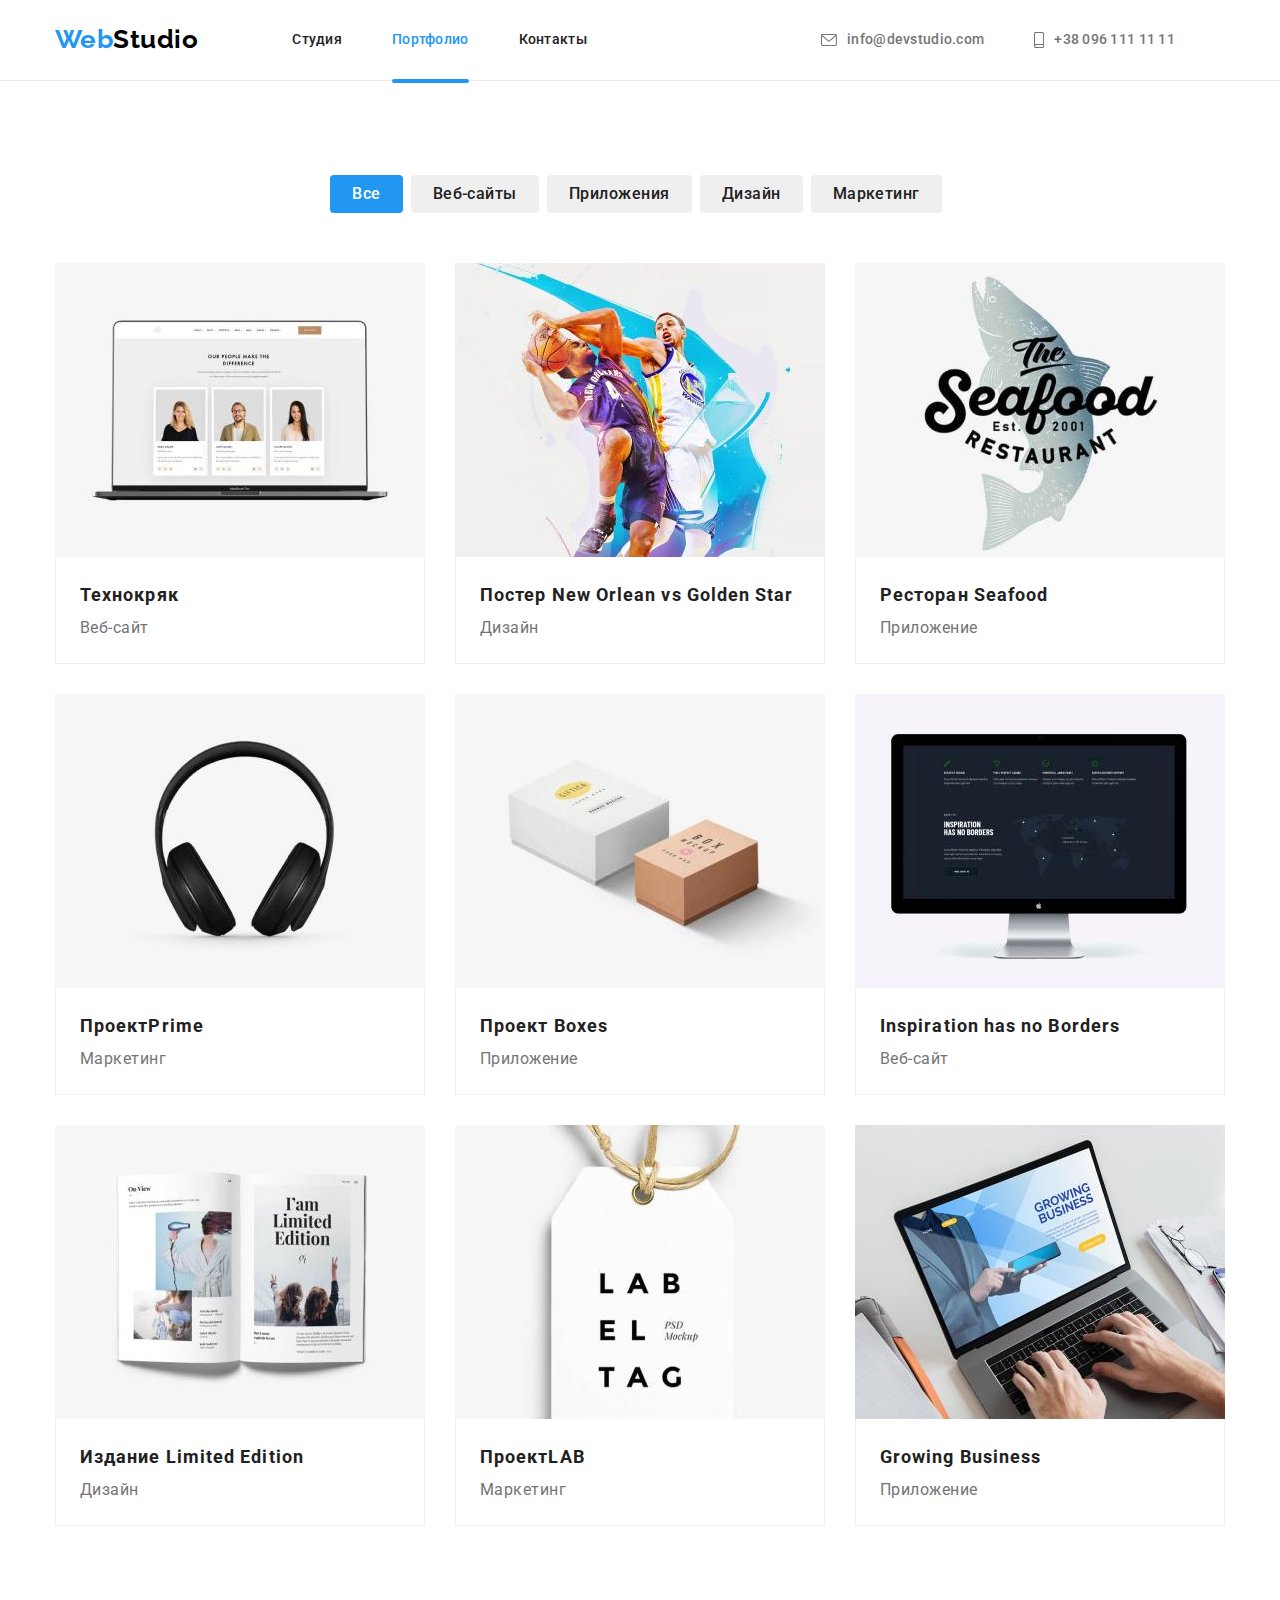
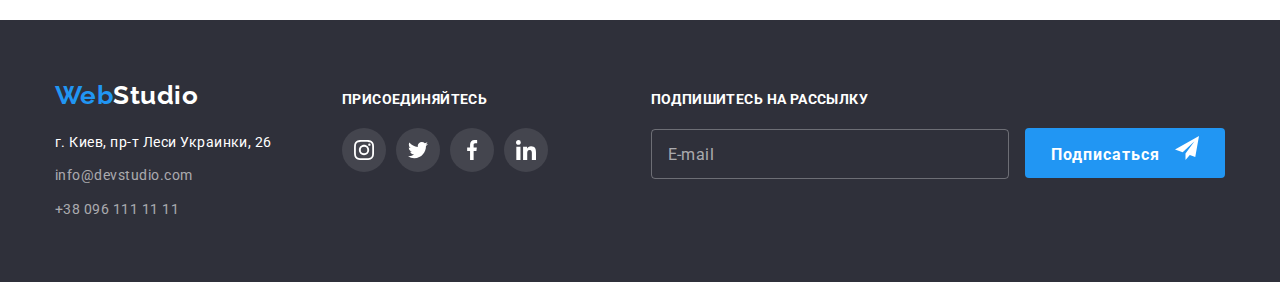
==== portfolio.html @ 9cde5ec5 "Mobile-hero" ====
<!DOCTYPE html>
<html lang="ru">
  <head>
    <meta charset="UTF-8" />
    <meta http-equiv="X-UA-Compatible" content="IE=edge" />
    <meta name="viewport" content="width=device-width, initial-scale=1.0" />
    <title>Портфолио</title>
    <link rel="preconnect" href="https://fonts.googleapis.com" />
    <link rel="preconnect" href="https://fonts.gstatic.com" crossorigin />
    <link
      href="https://fonts.googleapis.com/css2?family=Raleway:wght@700&family=Roboto:wght@400;500;700;900&display=swap"
      rel="stylesheet"
    />
    <link rel="stylesheet" href="css/modern-normalize.css"/>
    <link rel="stylesheet" href="./css/styles.css"/>
    <link rel="stylesheet" href="css/main.min.css">
  </head>
  <body>
    <header class="header">
      <div class="container header-container">
        <nav class="main-nav">
          <a class="logo link" href="./index.html"><span class="logo__text" lang="en">Web</span>Studio</a>
          <ul class="header-list list">
            <li class="header-list__item"><a class="header-list__link link" href="./index.html">Студия </a></li>
            <li class="header-list__item"><a class="header-list__link link current current-line" href="./portfolio.html">Портфолио</a></li>
            <li class="header-list__item"><a class="header-list__link link" href="">Контакты</a></li>
          </ul>
        </nav>
        <ul class="header-contacts list">
          <li class="header-contacts__item"><a class="header-contacts__link link" href="mailto:info@devstudio.com">
              <svg class="header-contacts__icon" width="16" height="12">
                <use href="./images/icons.svg#icon-envelope"></use>
              </svg>info@devstudio.com</a></li>
          <li class="header-contacts__item"><a class="header-contacts__link link" href="tel:+380961111111">
              <svg class="header-contacts__icon" width="10" height="16">
                <use href="./images/icons.svg#icon-smartphone"></use>
              </svg>+38 096 111 11 11</a></li>
        </ul>
      </div>
    </header>
    <main>
      <section class="samples">
        <div class="container">
          <h1 class="samples__title visually-hidden">Примеры работ</h1>
          <ul class="samples-list list">
            <li class="samples-list__item">
              <button class="samples-list__btn samples-list__btn-current" type="button">Все</button></li>
            <li class="samples-list__item">
              <button class="samples-list__btn" type="button">Веб-сайты</button>
            </li>
            <li class="samples-list__item">
              <button class="samples-list__btn" type="button">Приложения</button>
            </li>
            <li class="samples-list__item"><button class="samples-list__btn" type="button">Дизайн</button></li>
            <li class="samples-list__item">
              <button class="samples-list__btn" type="button">Маркетинг</button>
            </li>
          </ul>
          <ul class="sample-cards list">
            <li class="sample-cards__item">
              <a  href="" class="sample-cards__link link">
                <div class="sample-cards__wrap"><img
                  src="./images/example-1.jpg"
                  alt="изображение сайта"
                  width="370"
                />
                <p class="sample-cards__text">Технокряк это современная площадка распространения коронавируса. Компании используют эту платформу для цифрового
                шпионажа и атак на защищённые сервера конкурентов.</p>
                </div>
                <div class="card-content">
                <h2 class="card-content__title">Технокряк</h2>
                <p class="card-content__text">Веб-сайт</p></div></a> 
            </li>
            <li class="sample-cards__item">
              <a  href="" class="sample-cards__link link">
                <div class="sample-cards__wrap">
                <img
                  src="./images/example-2.jpg"
                  alt="изображение постера"
                  width="370"
                />
              <p class="sample-cards__text">Lorem ipsum dolor sit amet consectetur adipisicing elit. Vel alias modi similique praesentium officia quo accusantium, ut inventore saepe eius maxime aspernatur optio nulla cumque molestiae hic, nesciunt rem id!</p>
            </div>
                <div class="card-content">
                <h2 class="card-content__title">
                  Постер <span lang="en">New Orlean vs Golden Star</span>
                </h2>
                <p class="card-content__text">Дизайн</p></div></a>
            </li>
            <li class="sample-cards__item">
              <a class="sample-cards__link link" href="">
                <div class="sample-cards__wrap">
                <img
                  src="./images/example-3.jpg"
                  alt="изображение логотипа ресторана"
                  width="370"
                />
                <p class="sample-cards__text">Lorem ipsum dolor sit amet consectetur adipisicing elit. Vel alias modi similique praesentium officia
                quo accusantium, ut inventore saepe eius maxime aspernatur optio nulla cumque molestiae hic, nesciunt rem id!</p>
                </div>
                <div class="card-content">
                <h2 class="card-content__title">
                  Ресторан <span lang="en">Seafood</span>
                </h2>
                <p class="card-content__text">Приложение</p></div></a>
            </li>
            <li class="sample-cards__item">
              <a class="sample-cards__link link" href="">
                <div class="sample-cards__wrap">
                <img
                  src="./images/example-4.jpg"
                  alt="изображение наушников"
                  width="370"
                />
                <p class="sample-cards__text">Lorem ipsum dolor sit amet consectetur adipisicing elit. Vel alias modi similique praesentium
                  officia quo accusantium, ut inventore saepe eius maxime aspernatur optio nulla cumque molestiae hic, nesciunt rem id!</p>
                </div>
                <div class="card-content">
                <h2 class="card-content__title">
                  Проект<span lang="en">Prime</span>
                </h2>
                <p class="card-content__text">Маркетинг</p></div></a>
           </li>
            <li class="sample-cards__item">
              <a class="sample-cards__link link" href="">
                <div class="sample-cards__wrap">
                <img
                  src="./images/example-5.jpg"
                  alt="изображение коробочек"
                  width="370"
                />
                <p class="sample-cards__text">Lorem ipsum dolor sit amet consectetur adipisicing elit. Vel alias modi similique praesentium
                  officia quo accusantium, ut inventore saepe eius maxime aspernatur optio nulla cumque molestiae hic, nesciunt rem id!
                </p>
                </div>
                <div class="card-content">
                <h2 class="card-content__title">
                  Проект <span lang="en">Boxes</span>
                </h2>
                <p class="card-content__text">Приложение</p></div></a>
              </li>
            <li class="sample-cards__item">
              <a class="sample-cards__link link" href="">
              <div class="sample-cards__wrap">
                 <img
                  src="./images/examples-6.jpg"
                  alt="изображение монитора"
                  width="370"
                />
                <p class="sample-cards__text">Lorem ipsum dolor sit amet consectetur adipisicing elit. Vel alias modi similique praesentium
                  officia quo accusantium, ut inventore saepe eius maxime aspernatur optio nulla cumque molestiae hic, nesciunt rem id!
                </p></div>
                <div class="card-content">
                <h2 class="card-content__title" lang="en">
                  Inspiration has no Borders
                </h2>
                <p class="card-content__text">Веб-сайт</p> </div></a>
            </li>
            <li class="sample-cards__item">
              <a class="sample-cards__link link" href="">
                <div class="sample-cards__wrap"><img
                  src="./images/examples-7.jpg"
                  alt="изображение журнала"
                  width="370"
                />
                <p class="sample-cards__text">Lorem ipsum dolor sit amet consectetur adipisicing elit. Vel alias modi similique praesentium
                  officia quo accusantium, ut inventore saepe eius maxime aspernatur optio nulla cumque molestiae hic, nesciunt rem id!
                </p></div>
                <div class="card-content">
                <h2 class="card-content__title">
                  Издание <span lang="en">Limited Edition</span>
                </h2>
                <p class="card-content__text">Дизайн</p></div></a>
            </li>
            <li class="sample-cards__item">
              <a class="sample-cards__link link" href="">
                <div class="sample-cards__wrap">
                <img
                  src="./images/examples-8.jpg"
                  alt="изображение бирки"
                  width="370"
                />
                <p class="sample-cards__text">Lorem ipsum dolor sit amet consectetur adipisicing elit. Vel alias modi similique praesentium
                  officia quo accusantium, ut inventore saepe eius maxime aspernatur optio nulla cumque molestiae hic, nesciunt rem id!
                </p></div>
                <div class="card-content">
                <h2 class="card-content__title">
                  Проект<span lang="en">LAB</span>
                </h2>
                <p class="card-content__text">Маркетинг</p></div></a>
            </li>
            <li class="sample-cards__item">
              <a class="sample-cards__link link" href="">
                <div class="sample-cards__wrap">
                <img
                  src="./images/examples-9.jpg"
                  alt="изображение бирки"
                  width="370"
                />
                <p class="sample-cards__text">Lorem ipsum dolor sit amet consectetur adipisicing elit. Vel alias modi similique praesentium
                  officia quo accusantium, ut inventore saepe eius maxime aspernatur optio nulla cumque molestiae hic, nesciunt rem id!
                </p></div>
                <div class="card-content">
                <h2 class="card-content__title" lang="en">Growing Business</h2>
                <p class="card-content__text">Приложение</p></div></a>
            </li>
          </ul>
        </div>
      </section>
    </main>
    <footer class="footer">
      <div class="container">
        <div class="footer-wrap">
          <div class="footer-contacts">
            <a class="footer-logo link" href="./index.html"><span class="footer-logo__text" lang="en">Web</span>Studio</a>
            <address>
              <ul class="footer-contacts-list list">
                <li class="footer-contacts-list__item">
                  <a class="footer-contacts-list__link footer-contacts-list__adress link"
                    href="https://goo.gl/maps/iGp5P4JQ2fNc7tYMA">г. Киев, пр-т Леси Украинки, 26</a>
                </li>
                <li class="footer-contacts-list__item"><a class="footer-contacts-list__link  link"
                    href="mailto:info@devstudio.com">info@devstudio.com</a></li>
                <li class="footer-contacts-list__item"><a class="footer-contacts-list__link link"
                    href="tel:+380961111111">+38 096 111 11 11</a></li>
              </ul>
            </address>
          </div>
    
          <div class="footer-join">
            <p class="footer-join__title">ПРИСОЕДИНЯЙТЕСЬ</p>
            <ul class="footer-social list">
              <li class="footer-social__item"><a href="" class="footer-social__link"><svg class="footer-social__icon"
                    width="20" height="20">
                    <use href="./images/icons.svg#icon-instagram"></use>
                  </svg></a></li>
              <li class="footer-social__item">
                <a href="" class="footer-social__link"><svg class="footer-social__icon" width="20" height="20">
                    <use href="./images/icons.svg#icon-twitter"></use>
                  </svg></a>
              </li>
              <li class="footer-social__item">
                <a href="" class="footer-social__link"><svg class="footer-social__icon" width="20" height="20">
                    <use href="./images/icons.svg#icon-facebook"></use>
                  </svg></a>
              </li>
              <li class="footer-social__item">
                <a href="" class="footer-social__link"><svg class="footer-social__icon" width="20" height="20">
                    <use href="./images/icons.svg#icon-linkedin"></use>
                  </svg></a>
              </li>
            </ul>
          </div>
          <div class="footer-subscribe">
            <p class="footer-subscribe__title">ПОДПИШИТЕСЬ НА РАССЫЛКУ</p>
            <form class="footer-form">
              <label for="footer-form-mail" class="footer-form__text"></label>
    
              <input type="email" name="footer-form-mail" class="footer-form__input" id="footer-form__mail"
                placeholder="E-mail" />
              <button type="submit" class="footer-form__btn">Подписаться
                <svg class="footer-form__icon" width="24" height="24">
                  <use href="./images/icons.svg#icon-icon-send"></use>
                </svg></button>
    
            </form>
          </div>
    
        </div>
      </div>
    </footer>
    </body>
    
    </html>
---- css/styles.css ----
body {
  font-family: Roboto, sans-serif;
  letter-spacing: 0.03em;
  background-color: #ffffff;
}
.list {
  list-style: none;
}
.link {
  text-decoration: none;
}
.visually-hidden {
  position: absolute;
  white-space: nowrap;
  width: 1px;
  height: 1px;
  overflow: hidden;
  border: 0;
  padding: 0;
  clip: rect(0 0 0 0);
  clip-path: inset(50%);
  margin: -1px;
}

.container {
  width: 1200px;
  padding-left: 15px;
  padding-right: 15px;
  margin: 0 auto;
}

img {
  display: block;
  max-width: 100%;
  height: auto;
}
/* ----------HEADER-------*/
.header {
  border-bottom: 1px solid #ececec;
}

.main-nav {
  display: flex;
}

.header-list {
  display: flex;
  align-items: baseline;
}

.header-contacts {
  display: flex;
  margin-left: auto;
  align-items: center;
}

.header-contacts__mail {
  display: flex;
  align-items: center;
}

.header-contacts__icon {
  margin-right: 10px;
  fill: currentColor;
  transition: 
    fill 250ms cubic-bezier(0.4, 0, 0.2, 1);
}

.header-contacts__icon:focus,
.header-contacts__icon:hover {
  color: var(--accent-color); fill var(--accent-color);
}

.header-contacts__item {
  display: flex;
  align-items: center;
}

.header-container {
  display: flex;
  align-items: center;
}

.logo {
  font-family: Raleway;
  font-style: normal;
  font-weight: bold;
  font-size: 26px;
  line-height: 1.19;
  color: #000000;
  margin-right: 94px;
  padding-top: 24px;
  padding-bottom: 24px;
}
.logo__text {
  color: var(--accent-color);
}

.header-list__link {
  font-weight: 500;
  font-size: 14px;
  line-height: 1.14;
  letter-spacing: 0.02em;
  color: var(--second-title-color);
  padding: 32px 0;
  display: block;
  transition: color 250ms cubic-bezier(0.4, 0, 0.2, 1);
  position: relative;
}
.header-list__link:hover,
.header-list__link:focus {
  color: var(--accent-color);
}

.current-line::after {
  content: "";
  width: 100%;
  height: 4px;
  background-color: var(--accent-color);
  border-radius: 2px;
  position: absolute;
  left: 0;
  bottom: -3px;
}
.current {
  color: var(--accent-color);
}
.header-list__item {
  margin-right: 50px;
}
.header-list__item:last-child {
  margin-right: 0;
}

.header-contacts__item {
  margin-right: 50px;
  /* display: flex; */
}

.header-contacts__link {
  font-weight: 500;
  font-size: 14px;
  line-height: 1.14;
  letter-spacing: 0.02em;
  color: var(--main-text-color);
  padding: 32px 0;
  display: flex;
  align-items: center;
  transition: color 250ms cubic-bezier(0.4, 0, 0.2, 1);
}

.header-contacts__link:focus,
.header-contacts__link:hover  {
  color: var(--accent-color);
}

/* ----------HERO-------*/
.hero {
  background-color: var(--dark-background-color);
  background-image: linear-gradient(
      rgba(47, 48, 58, 0.4),
      rgba(47, 48, 58, 0.4)
    ),
    url(../images/hero-bg.jpg);
  max-width: 1600px;
  text-align: center;
  display: block;
  justify-content: center;
  padding: 200px 0;
  background-repeat: no-repeat;
  background-size: cover;
  background-position: center;
  margin: 0 auto;
}

.hero__title {
  font-weight: 900;
  font-size: 44px;
  line-height: 1.36;
  text-align: center;
  letter-spacing: 0.06em;
  text-transform: uppercase;
  color: var(--main-title-color);
  display: flex;
  margin: 0 auto;
  width: 696px;
}

.hero__btn {
  font-family: inherit;
  font-weight: 700;
  font-size: 16px;
  line-height: 1.87;
  letter-spacing: 0.06em;
  color: var(--btn-color);
  cursor: pointer;
  border: none;
  border-radius: 4px;
  background-color: var(--accent-color);
  margin-top: 30px;
  padding: 10px 32px;
  transition: color 250ms cubic-bezier(0.4, 0, 0.2, 1),
    background-color 250ms cubic-bezier(0.4, 0, 0.2, 1);
}

.hero__btn:hover,
.hero__btn:focus {
  color: var(--btn-color);
  background-color: #188ce8;
}

/*--------FEATURES-------*/
.features {
  padding-top: 94px;
  padding-bottom: 94px;
}
.features-list {
  display: flex;
  margin-right: -30px;
  margin-bottom: -30px;
}

.features-list__item {
  flex-basis: calc(100% / 4 - 30px);
  margin-right: 30px;
  margin-bottom: 30px;
}

.features-list__subtitle {
  font-weight: 700;
  font-size: 14px;
  line-height: 1.14;
  text-transform: uppercase;
  color: var(--second-title-color);
  margin-bottom: 10px;
}
.features-list__text {
  font-weight: 400;
  font-size: 14px;
  line-height: 1.71;
  color: var(--main-text-color);
}
.features-list__icon {
  background-color: #f5f4fa;
  margin-bottom: 20px;
  border-radius: 4px;
  display: flex;
  justify-content: center;
  width: 270px;
  height: 120px;
  align-items: center;
}

/* --------ABOUT US------- */

.about-us {
  padding-bottom: 94px;
}

.about-us__list {
  display: flex;
  margin-right: -30px;
}

.about-us__item {
  flex-basis: calc(100% / 3 - 30px);
  margin-right: 30px;
  position: relative;
}

.about-us__title {
  font-weight: 700;
  font-size: 36px;
  line-height: 1.16;
  text-align: center;
  color: var(--second-title-color);
  margin-bottom: 50px
}

.about-us__subtitle {
  height: 70px;
  width: 100%;
  display: flex;
  justify-content: center;
  font-weight: 700;
  font-size: 14px;
  line-height: 1.14;
  vertical-align: top;
  text-transform: uppercase;
  color: var(--second-text-color);
  background-color: rgba(47, 48, 58, 0.8);
  align-items: center;
  position: absolute;
  bottom: 0;
}

/*-------OUR COMMAND-------*/
.our-command {
  padding-top: 94px;
  padding-bottom: 94px;
  background-color: #f5f4fa;
}

.our-command__title {
  margin-bottom: 52px;
  font-weight: bold;
  font-size: 36px;
  line-height: 1.16;
  text-align: center;
  color: var(--second-title-color);
}
.our-command-list {
  display: flex;
  margin-right: -30px;
}

.our-command-list__item {
  flex-basis: calc(100% / 4 - 30 px);
  margin-right: 30px;
  background-color: #ffffff;

  border-radius: 4px;
  box-shadow: 0px 1px 3px rgba(0, 0, 0, 0.12), 0px 1px 1px rgba(0, 0, 0, 0.14),
    0px 2px 1px rgba(0, 0, 0, 0.2);
}

.our-command-list__content {
  padding: 30px 32px;
}

.our-command-list__subtitle {
  font-weight: 500;
  font-size: 16px;
  line-height: 1.18;
  text-align: center;
  color: var(--second-title-color);
  margin-bottom: 10px;
}

.our-command-list__text {
  font-weight: normal;
  font-size: 16px;
  line-height: 1.18;
  text-align: center;
  color: var(--main-text-color);
  margin-bottom: 20px;
}

.our-command-social-list {
  display: flex;
  justify-content: center;
  margin-left: -10px;
  /* padding: 0 32px; */
}

.socials__item {
  width: 44px;
  height: 44px;
  flex-basis: calc(100% / 4 - 10px);
  margin-left: 10px;
}
.socials__link {
  width: 100%;
  height: 100%;
  border-radius: 50%;
  align-items: center;
  display: flex;
  justify-content: center;
  color: #afb1b8;
  transition: background-color 250ms cubic-bezier(0.4, 0, 0.2, 1),
    color 250ms cubic-bezier(0.4, 0, 0.2, 1);
}

.socials__link:hover,
.socials__link:focus {
  background-color: var(--accent-color);
  border-color: none;
}

.socials__link:focus .socials__icon,
.socials__link:hover .socials__icon {
  background-color: var(--accent-color);
  color: var(--second-text-color);
}
.socials__icon {
  fill: currentColor;
  /* transition: fill 250ms cubic-bezier(0.4, 0, 0.2, 1); */
}

/* ----------CLIENTS------- */
.clients {
  padding-top: 94px;
  padding-bottom: 94px;
}

.clients__title {
  font-style: 700;
  font-size: 36px;
  line-height: 42px;
  line-height: 100%;
  text-align: center;
  letter-spacing: 3%;
  display: block;
  margin-bottom: 50px;
}

.clients-list {
  display: flex;
  margin-left: -30px;
}



.clients-list__item {
  width: 170px;
  height: 92px;
 
  flex-basis: calc(100% / 6 - 30px);
  margin-left: 30px;
  align-items: center;
  display: flex;
  justify-content: center;
}

.clients-list__link {
  color: #afb1b8;
  width: 100%;
  height: 100%;
  border: 1px solid #afb1b8;
  border-radius: 4px;
  display: flex;
  justify-content: center;
  align-items: center;
  transition: border-color 250ms cubic-bezier(0.4, 0, 0.2, 1),
    color 250ms cubic-bezier(0.4, 0, 0.2, 1);
}

.clients-list__link:hover,
.clients-list__link:focus {
  border-color: var(--accent-color);
}
.clients-list__link:hover .clients-list__logo,
.clients-list__link:focus .clients-list__logo {
  color: var(--accent-color);
}
.clients-list__logo {
  fill: currentColor;}

/* --------FOOTER------- */
/* .footer>.container {
  display: flex;
  align-items: baseline;
} */

.footer-wrap {
  display: flex;
  align-items:baseline;}

.footer {
  padding-top: 60px;
  padding-bottom: 60px;
}

.footer {
  background-color: var(--dark-background-color);
}

.footer-logo {
  font-family: Raleway;
  font-style: normal;
  font-weight: bold;
  font-size: 26px;
  line-height: 1.19;
  color: #ffffff;
  margin-bottom: 20px;
  display: block;
}
.footer-logo__text {
  color: var(--accent-color);
}
.footer-contacts-list__item {
  margin-bottom: 10px;
}
.footer-contacts-list__item:last-child {
  margin-bottom: 0;
}

.footer-contacts-list__link {
  font-style: normal;
  font-weight: 400;
  font-size: 14px;
  line-height: 1.71;
  color: var(--third-text-color);
  transition: color 250ms cubic-bezier(0.4, 0, 0.2, 1);
}

.footer-contacts-list__adress {
  font-style: normal;
  font-weight: 400;
  font-size: 14px;
  line-height: 1.71;
  color: var(--second-text-color);}

.footer-contacts-list__link:focus,
.footer-contacts-list__link:hover {
  color: var(--accent-color);
}


.footer-contacts {
  display: block;
  margin-right: 70px;
}

.footer-join {
  margin-right: auto;
}
.footer-join__title {
  font-weight: 700;
  font-size: 14px;
  line-height: 1.14;
  vertical-align: top;
  letter-spacing: 0.03em;
  color: var(--second-text-color);
  font-style: normal;
  margin-bottom: 20px;
  display: flex;
}
.footer-social {
  display: flex;
  justify-content: center;
  align-items: flex-start;
}
.footer-social__item {
  width: 44px;
  height: 44px;
  /* flex-basis: calc(100% / 4 - 10px); */
}
.footer-social__item + .footer-social__item {
  margin-left: 10px;
}
.footer-social__link {
  width: 100%;
  height: 100%;
  border-radius: 50%;
  align-items: center;
  display: flex;
  justify-content: center;
  background-color: rgba(255, 255, 255, 0.1);
  transition: background-color 250ms cubic-bezier(0.4, 0, 0.2, 1);
}

.footer-social__link:focus,
.footer-social__link:hover {
  background-color: var(--accent-color);
}
.footer-social__icon {
  fill: var(--second-text-color);
}


/*----------FOOTER SUBSCRIBE----------*/

.footer-subscribe__title {
  font-weight: 700;
  font-size: 14px;
  line-height: 1.14;
  vertical-align: top;
  letter-spacing: 0.03em;
  color: var(--second-text-color);
  font-style: normal;
  margin-bottom: 20px;
  display: flex;
}
.footer-subscribe {
  display: flex;
  align-items: baseline;
  flex-direction: column;
margin-left: auto;
}
.footer-form__input {
  border: 1px solid rgba(255, 255, 255, 0.3);
  background-color: transparent;
  border-radius: 4px;
  width: 358px;
  height: 50px;
  padding: 15px 16px;
  color: var(--second-text-color);
}
.footer-form__input::placeholder {
  color: rgba(255, 255, 255, 0.6);
  font-size: 16px;
  line-height: 1.25;
  font-weight: 400;
  letter-spacing: 0.03em;
}
.footer-form__btn {
  font-family: inherit;
  font-weight: 700;
  font-size: 16px;
  font-style: normal;
  line-height: 1.87;
  letter-spacing: 0.06em;
  color: var(--btn-color);
  cursor: pointer;
  border: none;
  border-radius: 4px;
  background-color: var(--accent-color);
width: 200px;
height: 50px;
margin-left: 12px;
justify-content: center;
align-items: center;}

.footer-form__icon {
  margin-left: 10px;
}

/*--------SAMPLES-------*/

.samples {
  padding-top: 94px;
  padding-bottom: 94px;
}

.samples-list {
  display: flex;
  justify-content: center;
  margin-bottom: 50px;
}

.samples-list__item {
  margin-right: 8px;
}

.samples-list__btn {
  font-family: inherit;
  font-style: normal;
  font-weight: 500;
  font-size: 16px;
  line-height: 1.62;
  text-align: center;
  letter-spacing: 0.03em;
  color: var(--second-btn-color);
  cursor: pointer;
  border: none;
  border-radius: 4px;
  padding: 6px 22px;
  transition: color 250ms cubic-bezier(0.4, 0, 0.2, 1),
    background-color 250ms cubic-bezier(0.4, 0, 0.2, 1),
    box-shadow 250ms cubic-bezier(0.4, 0, 0.2, 1);
}
.samples-list__btn-current {
  background-color: var(--accent-color);
  color: var(--btn-color);
}

.samples-list__btn:focus,
.samples-list__btn:hover {
  color: var(--btn-color);
  background-color: var(--accent-color);
  box-shadow: 0px 3px 1px rgba(0, 0, 0, 0.1), 0px 1px 2px rgba(0, 0, 0, 0.08),
    0px 2px 2px rgba(0, 0, 0, 0.12);
}
/*----------SAMPLES IMAGES-------*/
.sample-cards {
  display: flex;
  flex-wrap: wrap;

  margin-right: -30px;
  margin-bottom: -30px;
}

.sample-cards__link {
  display: block;
  transition: box-shadow 250ms cubic-bezier(0.4, 0, 0.2, 1);
  position: relative;
}
.sample-cards__link:hover,
.sample-cards__link:focus {
  box-shadow: 0px 1px 1px rgba(0, 0, 0, 0.12), 0px 4px 4px rgba(0, 0, 0, 0.06),
    1px 4px 6px rgba(0, 0, 0, 0.16);
}

.sample-cards__item {
  flex-basis: calc(100% / 3 - 30px);
  margin-right: 30px;
  margin-bottom: 30px;
  transition: box-shadow 250ms cubic-bezier(0.4, 0, 0.2, 1); 
}

.card-content {
  padding: 20px 24px;
  border: 1px solid #eeeeee;
  border-top: 0;
}

.card-content__title {
  font-weight: 700;
  font-size: 18px;
  line-height: 2;
  letter-spacing: 0.06em;
  color: var(--second-title-color);
}
.card-content__text {
  font-weight: normal;
  font-size: 16px;
  line-height: 1.87;
  color: var(--main-text-color);
}

/*----------OVERLAY-------*/
.sample-cards__wrap {
  position: relative;
  overflow: hidden;
}
.sample-cards__text {
  position: absolute;
  top: 0;
  left: 0;
  font-size: 18px;
  line-height: 1.33;
  letter-spacing: 0.03em;
  color: var(--second-text-color);
  background-color: rgba(33, 150, 243, 0.9);
  padding: 63px 24px;
  height: 100%;
  transform: translateY(100%);
  transition: transform 250ms cubic-bezier(0.4, 0, 0.2, 1), opacity 250ms cubic-bezier(0.4, 0, 0.2, 1);
  opacity: 0;
}

.sample-cards__link:hover .sample-cards__text,
.sample-cards__link:focus .sample-cards__text {
  transform: translateY(0);
  opacity: 1;
}

/*---------MODAL WINDOW---------*/
.backdrop {
  width: 100vw;
  height: 100vh;
  background-color: rgba(0, 0, 0, 0.1);
  position: fixed;
  top: 0;
  left: 0;
  transition: opacity 350ms, visibility 350ms;
}

.backdrop.is-hidden .modal {
  transform: scale(1.5) rotate(180deg);
}

.modal {
  width: 528px;
  height: 581px;
  background-color: var(--second-text-color);
  border-radius: 4px;
  position: absolute;
  top: 50%;
  left: 50%;
  transform: scale(1) rotate(0) translate(-50%, -50%);
  transition: transform 350ms;
  padding: 40px;
}
.modal__close {
  position: absolute;
  top: 8px;
  right: 8px;
  width: 30px;
  height: 30px;
  background-color: transparent;
  border: 1px solid rgba(0, 0, 0, 0.1);
  border-radius: 50%;
  display: flex;
  align-items: center;
  justify-content: center;
}

.modal__icon {
  fill: currentColor;
  transition: fill 250ms cubic-bezier(0.4, 0, 0.2, 1);
}
.modal__icon:hover,
.modal__icon:focus {
  fill: var(--accent-color);
}

.is-hidden {
  visibility: hidden;
  opacity: 0;
  pointer-events: none;
}
.modal__title {
  font-weight: 700;
  font-size: 20px;
  line-height: 1.15;
  letter-spacing: 0.03em;
  color: var(--second-title-color);
  text-align: center;
  margin-bottom: 12px;
}
.modal-form__field {
 margin-bottom: 10px; }
 
.modal-form__wrap {
  position: relative;
}

.modal-form__icon {
  position: absolute;
  top: 50%;
  transform: translateY(-50%);
  left: 0;
  margin-left: 15px;
  transition: fill 250ms cubic-bezier(0.4, 0, 0.2, 1);
}
.modal-form__input {
  width: 100%;
  height: 40px;
  border: 1px solid rgba(33, 33, 33, 0.2);
  border-radius: 4px;
  padding-left: 42px;
  outline: none;
  background-color: transparent; 
  transition: border-color 250ms cubic-bezier(0.4, 0, 0.2, 1);
}
.modal-form__input:focus,
.modal-form__input:hover {
  border-color:  var(--accent-color);
}
.modal-form__input:hover + .modal-form__icon,
.modal-form__input:focus + .modal-form__icon {
  fill: var(--accent-color);
}
.modal-form__text{
  font-weight: 400;
  font-size: 12px;
  line-height: 1.14;
  color: var(--main-text-color);
  margin-bottom: 4px;
  display: block;
}
.modal-form__comment {
  width: 100%;
  height: 120px;
  border: 1px solid rgba(33, 33, 33, 0.2);
  border-radius: 4px;
  outline: none;
  padding: 12px 16px;
  resize: none;
  background-color: transparent;
  margin-bottom: 20px;
}
.modal-form__comment::placeholder{
  color: rgba(117, 117, 117, 0.5);
  font-size: 12px;
  font-weight: 400;
  line-height: 1.16;
}
.modal-form__comment:focus,
.modal-form__comment:hover {
  border-color: var(--accent-color);
}
.modal__btn {
  font-family: inherit;
  font-weight: 700;
  font-size: 16px;
  line-height: 1.87;
  letter-spacing: 0.06em;
  color: var(--btn-color);
  cursor: pointer;
  border: none;
  border-radius: 4px;
  background-color: var(--accent-color);
  padding: 10px 55px;
  display: block;
  margin: 0 auto;
  box-shadow: 0px 4px 4px rgba(0, 0, 0, 0.15);
  transition: color 250ms cubic-bezier(0.4, 0, 0.2, 1),
  background-color 250ms cubic-bezier(0.4, 0, 0.2, 1),
  box-shadow 250ms cubic-bezier(0.4, 0, 0.2, 1);
  margin-top: 30px;
}
.modal__btn:focus, .modal__btn:hover {
  color: var(--btn-color);
  background-color: #188ce8;
  box-shadow: 0px 4px 4px rgba(0, 0, 0, 0.15);
}
.modal-check__text {
  width: 100%;
  font-weight: 400;
  font-size: 14px;
  line-height: 1.46;
  color: var(--main-text-color);
  letter-spacing: 0.03em;
display: flex;
text-align: center;
align-items: baseline;
justify-content: center;}

.modal-check__text span {
    width: 16px;
    height: 15px;
    border: 2px solid #000000;
    margin-right: 5px;
    border-radius: 2px;
    display: flex;
    align-items: center;
    justify-content: center;
    
}
.modal-check {
  transition: border 250ms cubic-bezier(0.4, 0, 0.2, 1):
}
.modal-check__icon {
    fill: transparent;
}

.modal-check:checked + .modal-check__text span {
    background-color: var(--accent-color);
    border: none;
}

.modal-check:checked + .modal-check__text .modal-check__icon {
    fill: #ffffff;   
}

.modal-check__link {
  color: var(--accent-color);
  text-decoration-skip-ink: none; 
    }
  /* .modal-check:focus + .modal-check-text {border: 1px solid var(--accent-color);} */
   /* .modal-check:hover + .modal-check-text {border: 1px solid var(--accent-color);} */

   .modal-check:focus + .modal-check__text span {border: 1px solid var(--accent-color);}
---- css/main.min.css ----
p,h1,h2,h3,h4,h5,h6,ul{margin:0;padding:0}:root{--main-title-color: #ffffff;--second-title-color: #212121;--main-text-color: #757575;--second-text-color: #ffffff;--third-text-color: rgba(255, 255, 255, 0.6);--accent-color: #2196f3;--btn-color: #ffffff;--second-btn-color: #212121;--dark-background-color: #2f303a}body{font-family:Roboto, sans-serif;letter-spacing:0.03em;background-color:#ffffff}.list{list-style:none}.link{text-decoration:none}.visually-hidden{position:absolute;white-space:nowrap;width:1px;height:1px;overflow:hidden;border:0;padding:0;clip:rect(0 0 0 0);clip-path:inset(50%);margin:-1px}img{display:block;max-width:100%;height:auto}.container{width:100%;padding-left:15px;padding-right:15px;margin:0 auto}@media screen and (min-width: 480px){.container{width:480px}}@media screen and (min-width: 768px){.container{width:768px}}@media screen and (min-width: 1200px){.container{width:1200px}}.header{border-bottom:1px solid #ececec}.main-nav{display:flex}.header-list{display:flex;align-items:baseline}.header-contacts{display:flex;align-items:center;margin-left:auto}.header-contacts__mail{display:flex;align-items:center}.header-contacts__icon{margin-right:10px;fill:currentColor;transition:fill 250ms cubic-bezier(0.4, 0, 0.2, 1)}.header-contacts__icon:focus,.header-contacts__icon:hover{color:var(--accent-color);fill:var(--accent-color)}.header-contacts__item{display:flex;align-items:center}.header-container{display:flex;align-items:center}.logo{font-family:Raleway;font-style:normal;font-weight:bold;font-size:26px;line-height:1.19;color:#000000;margin-right:94px;padding-top:24px;padding-bottom:24px}.logo__text{color:var(--accent-color)}.header-list__link{font-weight:500;font-size:14px;line-height:1.14;letter-spacing:0.02em;color:var(--second-title-color);padding:32px 0;display:block;transition:color 250ms cubic-bezier(0.4, 0, 0.2, 1);position:relative}.header-list__link:hover,.header-list__link:focus{color:var(--accent-color)}.current-line::after{content:"";width:100%;height:4px;background-color:var(--accent-color);border-radius:2px;position:absolute;left:0;bottom:-3px}.current{color:var(--accent-color)}.header-list__item{margin-right:50px}.header-list__item:last-child{margin-right:0}.header-contacts__item{margin-right:50px}.header-contacts__link{font-weight:500;font-size:14px;line-height:1.14;letter-spacing:0.02em;color:var(--main-text-color);padding:32px 0;display:flex;align-items:center;transition:color 250ms cubic-bezier(0.4, 0, 0.2, 1)}.header-contacts__link:focus,.header-contacts__link:hover{color:var(--accent-color)}.hero{background-color:var(--dark-background-color);background-image:linear-gradient(rgba(47,48,58,0.4), rgba(47,48,58,0.4)),url(/images/hero-bg-mob-1x.png);text-align:center;background-repeat:no-repeat;background-size:cover;background-position:center;margin:0 auto}@media (min-device-pixel-ratio: 2), (min-resolution: 192dpi), (min-resolution: 2dppx){.hero{background-image:linear-gradient(rgba(47,48,58,0.4), rgba(47,48,58,0.4)),url(../images/hero-bg-mob-2x.png)}}.hero__title{font-weight:900;font-size:26px;line-height:1.38;text-align:center;letter-spacing:0.06em;color:var(--main-title-color);text-transform:uppercase;padding-top:118px;width:360px;margin:0 auto}.hero__btn{font-family:inherit;font-weight:700;font-size:16px;line-height:1.87;letter-spacing:0.06em;color:var(--btn-color);cursor:pointer;border:none;border-radius:4px;background-color:var(--accent-color);margin-top:30px;margin-bottom:118px;padding:10px 32px;transition:color 250ms cubic-bezier(0.4, 0, 0.2, 1),background-color 250ms cubic-bezier(0.4, 0, 0.2, 1)}.hero__btn:hover,.hero__btn:focus{color:var(--btn-color);background-color:#188ce8}.features{padding-top:94px;padding-bottom:94px}.features-list{display:flex;margin-right:-30px;margin-bottom:-30px}.features-list__item{flex-basis:calc(100% / 4 - 30px);margin-right:30px;margin-bottom:30px}.features-list__subtitle{font-weight:700;font-size:14px;line-height:1.14;text-transform:uppercase;color:var(--second-title-color);margin-bottom:10px}.features-list__text{font-weight:400;font-size:14px;line-height:1.71;color:var(--main-text-color)}.features-list__icon{background-color:#f5f4fa;margin-bottom:20px;border-radius:4px;display:flex;justify-content:center;align-items:center;width:270px;height:120px}.about-us{padding-bottom:94px}.about-us__list{display:flex;margin-right:-30px}.about-us__item{flex-basis:calc(100% / 3 - 30px);margin-right:30px;position:relative}.about-us__title{font-weight:700;font-size:36px;line-height:1.16;text-align:center;color:var(--second-title-color);margin-bottom:50px}.about-us__subtitle{display:flex;justify-content:center;align-items:center;height:70px;width:100%;font-weight:700;font-size:14px;line-height:1.14;vertical-align:top;text-transform:uppercase;color:var(--second-text-color);background-color:rgba(47,48,58,0.8);position:absolute;bottom:0}.our-command{padding-top:94px;padding-bottom:94px;background-color:#f5f4fa}.our-command__title{margin-bottom:52px;font-weight:bold;font-size:36px;line-height:1.16;text-align:center;color:var(--second-title-color)}.our-command-list{display:flex;margin-right:-30px}.our-command-list__item{flex-basis:calc(100% / 4 - 30 px);margin-right:30px;background-color:#ffffff;border-radius:4px;box-shadow:0px 1px 3px rgba(0,0,0,0.12),0px 1px 1px rgba(0,0,0,0.14),0px 2px 1px rgba(0,0,0,0.2)}.our-command-list__content{padding:30px 32px}.our-command-list__subtitle{font-weight:500;font-size:16px;line-height:1.18;text-align:center;color:var(--second-title-color);margin-bottom:10px}.our-command-list__text{font-weight:normal;font-size:16px;line-height:1.18;text-align:center;color:var(--main-text-color);margin-bottom:20px}.our-command-social-list{display:flex;justify-content:center;margin-left:-10px}.socials__item{width:44px;height:44px;flex-basis:calc(100% / 4 - 10px);margin-left:10px}.socials__link{width:100%;height:100%;border-radius:50%;display:flex;justify-content:center;align-items:center;color:#afb1b8;transition:background-color 250ms cubic-bezier(0.4, 0, 0.2, 1),color 250ms cubic-bezier(0.4, 0, 0.2, 1)}.socials__link:hover,.socials__link:focus{background-color:var(--accent-color);border-color:none}.socials__link:focus .socials__icon,.socials__link:hover .socials__icon{background-color:var(--accent-color);color:var(--second-text-color)}.socials__icon{fill:currentColor}.socials__link:focus .socials__icon,.socials__link:hover .socials__icon{background-color:var(--accent-color);color:var(--second-text-color)}.clients{padding-top:94px;padding-bottom:94px}.clients__title{font-style:700;font-size:36px;line-height:42px;line-height:100%;text-align:center;letter-spacing:3%;display:block;margin-bottom:50px}.clients-list{display:flex;margin-left:-30px}.clients-list__item{width:170px;height:92px;flex-basis:calc(100% / 6 - 30px);margin-left:30px;align-items:center;display:flex;justify-content:center}.clients-list__link{color:#afb1b8;width:100%;height:100%;border:1px solid #afb1b8;border-radius:4px;display:flex;justify-content:center;align-items:center;transition:border-color 250ms cubic-bezier(0.4, 0, 0.2, 1),color 250ms cubic-bezier(0.4, 0, 0.2, 1)}.clients-list__link:hover,.clients-list__link:focus{border-color:var(--accent-color)}.clients-list__logo{fill:currentColor}.clients-list__logo clients-list__logo,.clients-list__link:focus .clients-list__logo,.clients-list__link:hover .clients-list__logo{color:var(--accent-color)}.footer-wrap{display:flex;align-items:baseline}.footer{padding-top:60px;padding-bottom:60px}.footer{background-color:var(--dark-background-color)}.footer-logo{font-family:Raleway;font-style:normal;font-weight:bold;font-size:26px;line-height:1.19;color:#ffffff;margin-bottom:20px;display:block}.footer-logo__text{color:var(--accent-color)}.footer-contacts-list__item{margin-bottom:10px}.footer-contacts-list__item:last-child{margin-bottom:0}.footer-contacts-list__link{font-style:normal;font-weight:400;font-size:14px;line-height:1.71;color:var(--third-text-color);transition:color 250ms cubic-bezier(0.4, 0, 0.2, 1)}.footer-contacts-list__link:focus,.footer-contacts-list__link:hover{color:var(--accent-color)}.footer-contacts-list__adress{font-style:normal;font-weight:400;font-size:14px;line-height:1.71;color:var(--second-text-color)}.footer-contacts{display:block;margin-right:70px}.footer-join{margin-right:auto}.footer-join__title{font-weight:700;font-size:14px;line-height:1.14;vertical-align:top;letter-spacing:0.03em;color:var(--second-text-color);font-style:normal;margin-bottom:20px;display:flex}.footer-social{display:flex;justify-content:center;align-items:flex-start}.footer-social__item{width:44px;height:44px}.footer-social__item+.footer-social__item{margin-left:10px}.footer-social__link{width:100%;height:100%;border-radius:50%;display:flex;justify-content:center;align-items:center;background-color:rgba(255,255,255,0.1);transition:background-color 250ms cubic-bezier(0.4, 0, 0.2, 1)}.footer-social__link:focus,.footer-social__link:hover{background-color:var(--accent-color)}.footer-social__icon{fill:var(--second-text-color)}.footer-subscribe__title{font-weight:700;font-size:14px;line-height:1.14;vertical-align:top;letter-spacing:0.03em;color:var(--second-text-color);font-style:normal;margin-bottom:20px;display:flex}.footer-subscribe{display:flex;align-items:baseline;flex-direction:column;margin-left:auto}.footer-form__input{border:1px solid rgba(255,255,255,0.3);background-color:transparent;border-radius:4px;width:358px;height:50px;padding:15px 16px;color:var(--second-text-color)}.footer-form__input::placeholder{color:rgba(255,255,255,0.6);font-size:16px;line-height:1.25;font-weight:400;letter-spacing:0.03em}.footer-form__btn{font-family:inherit;font-weight:700;font-size:16px;font-style:normal;line-height:1.87;letter-spacing:0.06em;color:var(--btn-color);cursor:pointer;border:none;border-radius:4px;background-color:var(--accent-color);width:200px;height:50px;margin-left:12px;justify-content:center;align-items:center}.footer-form__icon{margin-left:10px}.samples{padding-top:94px;padding-bottom:94px}.samples-list{display:flex;justify-content:center;margin-bottom:50px}.samples-list__item{margin-right:8px}.samples-list__btn{font-family:inherit;font-style:normal;font-weight:500;font-size:16px;line-height:1.62;text-align:center;letter-spacing:0.03em;color:var(--second-btn-color);cursor:pointer;border:none;border-radius:4px;padding:6px 22px;transition:color 250ms cubic-bezier(0.4, 0, 0.2, 1),background-color 250ms cubic-bezier(0.4, 0, 0.2, 1),box-shadow 250ms cubic-bezier(0.4, 0, 0.2, 1)}.samples-list__btn:focus,.samples-list__btn:hover{color:var(--btn-color);background-color:var(--accent-color);box-shadow:0px 3px 1px rgba(0,0,0,0.1),0px 1px 2px rgba(0,0,0,0.08),0px 2px 2px rgba(0,0,0,0.12)}.samples-list__btn-current{background-color:var(--accent-color);color:var(--btn-color)}.sample-cards{display:flex;flex-wrap:wrap;margin-right:-30px;margin-bottom:-30px}.sample-cards__link{display:block;transition:box-shadow 250ms cubic-bezier(0.4, 0, 0.2, 1);position:relative}.sample-cards__link:hover,.sample-cards__link:focus{box-shadow:0px 1px 1px rgba(0,0,0,0.12),0px 4px 4px rgba(0,0,0,0.06),1px 4px 6px rgba(0,0,0,0.16)}.sample-cards__item{flex-basis:calc(100% / 3 - 30px);margin-right:30px;margin-bottom:30px;transition:box-shadow 250ms cubic-bezier(0.4, 0, 0.2, 1)}.card-content{padding:20px 24px;border:1px solid #eeeeee;border-top:0}.card-content__title{font-weight:700;font-size:18px;line-height:2;letter-spacing:0.06em;color:var(--second-title-color)}.card-content__text{font-weight:normal;font-size:16px;line-height:1.87;color:var(--main-text-color)}.sample-cards__wrap{position:relative;overflow:hidden}.sample-cards__text{position:absolute;top:0;left:0;font-size:18px;line-height:1.33;letter-spacing:0.03em;color:var(--second-text-color);background-color:rgba(33,150,243,0.9);padding:63px 24px;height:100%;transform:translateY(100%);transition:transform 250ms cubic-bezier(0.4, 0, 0.2, 1),opacity 250ms cubic-bezier(0.4, 0, 0.2, 1);opacity:0}.sample-cards__link:hover .sample-cards__text,.sample-cards__link:focus .sample-cards__text{transform:translateY(0);opacity:1}.backdrop{width:100vw;height:100vh;background-color:rgba(0,0,0,0.1);position:fixed;top:0;left:0;transition:opacity 350ms, visibility 350ms}.backdrop.is-hidden .modal{transform:scale(1.5) rotate(180deg)}.modal{width:528px;height:581px;background-color:var(--second-text-color);border-radius:4px;position:absolute;top:50%;left:50%;transform:scale(1) rotate(0) translate(-50%, -50%);transition:transform 350ms;padding:40px}.modal__close{position:absolute;top:8px;right:8px;width:30px;height:30px;background-color:transparent;border:1px solid rgba(0,0,0,0.1);border-radius:50%;display:flex;justify-content:center;align-items:center}.modal__icon{fill:currentColor;transition:fill 250ms cubic-bezier(0.4, 0, 0.2, 1)}.modal__icon:hover,.modal__icon:focus{fill:var(--accent-color)}.is-hidden{visibility:hidden;opacity:0;pointer-events:none}.modal__title{font-weight:700;font-size:20px;line-height:1.15;letter-spacing:0.03em;color:var(--second-title-color);text-align:center;margin-bottom:12px}.modal-form__field{margin-bottom:10px}.modal-form__wrap{position:relative}.modal-form__icon{position:absolute;top:50%;transform:translateY(-50%);left:0;margin-left:15px;transition:fill 250ms cubic-bezier(0.4, 0, 0.2, 1)}.modal-form__input:hover+.modal-form__icon,.modal-form__input:focus+.modal-form__icon{fill:var(--accent-color)}.modal-form__input{width:100%;height:40px;border:1px solid rgba(33,33,33,0.2);border-radius:4px;padding-left:42px;outline:none;background-color:transparent;transition:border-color 250ms cubic-bezier(0.4, 0, 0.2, 1)}.modal-form__input:focus,.modal-form__input:hover{border-color:var(--accent-color)}.modal-form__text{font-weight:400;font-size:12px;line-height:1.14;color:var(--main-text-color);margin-bottom:4px;display:block}.modal-form__comment{width:100%;height:120px;border:1px solid rgba(33,33,33,0.2);border-radius:4px;outline:none;padding:12px 16px;resize:none;background-color:transparent;margin-bottom:20px}.modal-form__comment::placeholder{color:rgba(117,117,117,0.5);font-size:12px;font-weight:400;line-height:1.16}.modal-form__comment:focus,.modal-form__comment:hover{border-color:var(--accent-color)}.modal__btn{font-family:inherit;font-weight:700;font-size:16px;line-height:1.87;letter-spacing:0.06em;color:var(--btn-color);cursor:pointer;border:none;border-radius:4px;background-color:var(--accent-color);padding:10px 55px;display:block;margin:0 auto;box-shadow:0px 4px 4px rgba(0,0,0,0.15);transition:color 250ms cubic-bezier(0.4, 0, 0.2, 1),background-color 250ms cubic-bezier(0.4, 0, 0.2, 1),box-shadow 250ms cubic-bezier(0.4, 0, 0.2, 1);margin-top:30px}.modal__btn:focus,.modal__btn:hover{color:var(--btn-color);background-color:#188ce8;box-shadow:0px 4px 4px rgba(0,0,0,0.15)}.modal-check__text{width:100%;font-weight:400;font-size:14px;line-height:1.46;color:var(--main-text-color);letter-spacing:0.03em;display:flex;justify-content:center;align-items:baseline;text-align:center}.modal-check__text span{width:16px;height:15px;border:2px solid #000000;margin-right:5px;border-radius:2px;display:flex;justify-content:center;align-items:center}.modal-check{transition:border 250ms cubic-bezier(0.4, 0, 0.2, 1)}.modal-check:checked+.modal-check__text span{background-color:var(--accent-color);border:none}.modal-check:focus+.modal-check__text span{border:1px solid var(--accent-color)}.modal-check__icon{fill:transparent}.modal-check:checked+.modal-check__text .modal-check__icon{fill:#ffffff}.modal-check__link{color:var(--accent-color);text-decoration-skip-ink:none}
/*# sourceMappingURL=main.min.css.map */
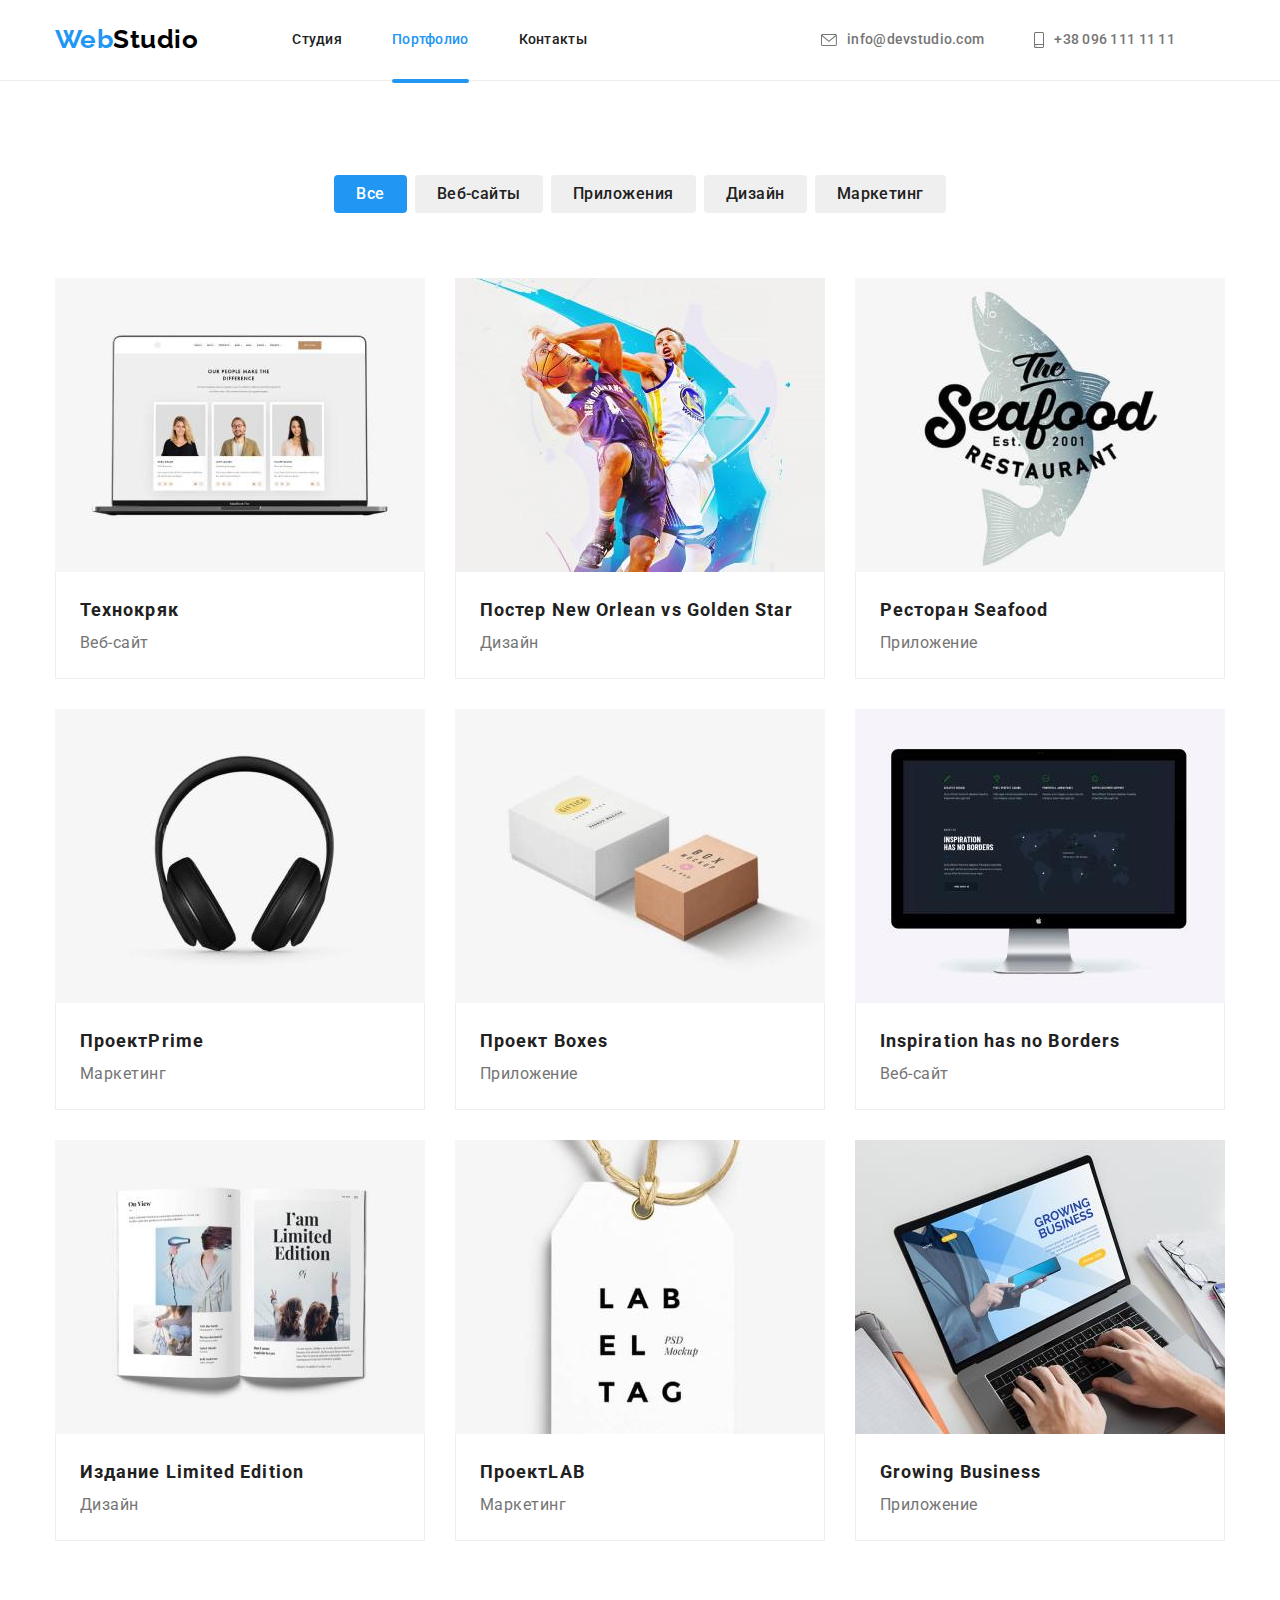
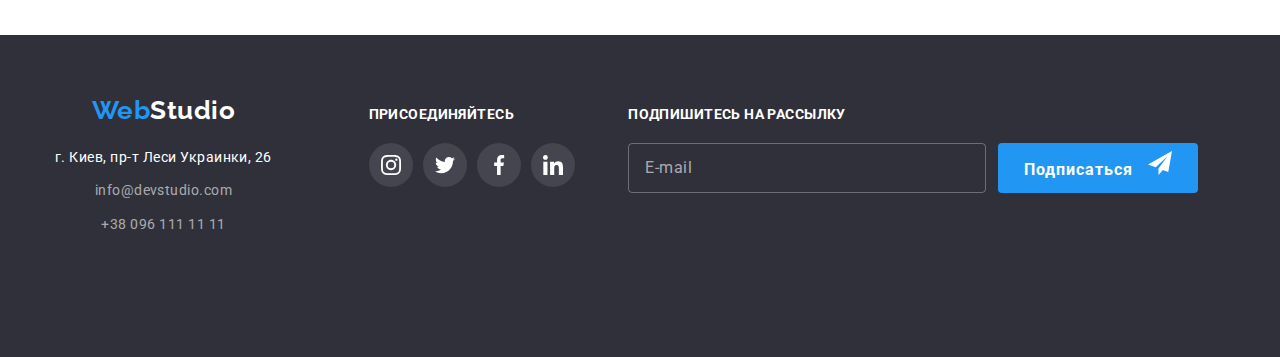
==== commit 25f2a2ed: "Mobile menu fixed" ====
--- a/portfolio.html
+++ b/portfolio.html
@@ -36,6 +36,44 @@
                 <use href="./images/icons.svg#icon-smartphone"></use>
               </svg>+38 096 111 11 11</a></li>
         </ul>
+        <button type="button" class="open-menu-btn">
+          <svg class="menu-open__icon" width="40" height="40">
+            <use href="./images/icons.svg#icon-menu-open-btn"></use>
+          </svg>
+        </button>
+        <div class="mob-menu is-hidden">
+          <div class="container">
+            <div class="mob-menu__top">
+              <button type="button" class="close-menu-btn">
+                <svg class="menu-close__icon" width="40" height="40">
+                  <use href="./images/icons.svg#icon-close-menu-btn"></use>
+                </svg> </button>
+              <ul class="mob-menu__list list">
+                <li class="mob-menu__item "><a class="mob-menu__link link mob-menu-current__link" href="./index.html">Студия
+                  </a>
+                </li>
+                <li class="mob-menu__item"><a class="mob-menu__link link" href="./portfolio.html">Портфолио</a></li>
+                <li class="mob-menu__item"><a class="mob-menu__link link" href="">Контакты</a></li>
+              </ul>
+            </div>
+            <div class="mob-menu__bottom">
+              <ul class="mob-contacts__list list">
+                <li class="mob-contacts__item"><a class="mob-contacts__link mob-contacts__tel link" href="tel:+380961111111">
+                    +38 096 111 11 11</a></li>
+                <li class="mob-contacts__item"><a class="mob-contacts__link mob-contacts__mail link"
+                    href="mailto:info@devstudio.com">
+                    info@devstudio.com</a></li>
+        
+              </ul>
+              <ul class="mob-socials list">
+                <li class="mob-socials__item"><a class="mob-socials__link link" href="">Instagram</a></li>
+                <li class="mob-socials__item"><a class="mob-socials__link link" href="">Twitter</a></li>
+                <li class="mob-socials__item"><a class="mob-socials__link link" href="">Facebook</a></li>
+                <li class="mob-socials__item"><a class="mob-socials__link link" href="">LinkedIn</a></li>
+              </ul>
+            </div>
+          </div>
+        </div>
       </div>
     </header>
     <main>
@@ -58,6 +96,14 @@
           </ul>
           <ul class="sample-cards list">
             <li class="sample-cards__item">
+              <picture>
+                <source srcset="./images/example-1-desk-1x.jpg 1x, 
+                            ./images/example-1-desk-2x.jpg 2x" media="(min-width:1200px)">
+                <source srcset="./images/example-1-tab-1x.jpg 1x, 
+                            ./images/example-1-tab-2x.jpg 2x" media="(min-width:768px)">
+                <source srcset="./images/example-1-mob-1x.jpg 1x, 
+                          ./images/example-1-mob-2x.jpg 2x" media="(min-width:320px)">
+              </picture>
               <a  href="" class="sample-cards__link link">
                 <div class="sample-cards__wrap"><img
                   src="./images/example-1.jpg"
@@ -269,6 +315,7 @@
         </div>
       </div>
     </footer>
+    <script src="./js/menu.js"></script>
     </body>
     
     </html>--- a/css/main.min.css
+++ b/css/main.min.css
@@ -1,2 +1,2 @@
-p,h1,h2,h3,h4,h5,h6,ul{margin:0;padding:0}:root{--main-title-color: #ffffff;--second-title-color: #212121;--main-text-color: #757575;--second-text-color: #ffffff;--third-text-color: rgba(255, 255, 255, 0.6);--accent-color: #2196f3;--btn-color: #ffffff;--second-btn-color: #212121;--dark-background-color: #2f303a}body{font-family:Roboto, sans-serif;letter-spacing:0.03em;background-color:#ffffff}.list{list-style:none}.link{text-decoration:none}.visually-hidden{position:absolute;white-space:nowrap;width:1px;height:1px;overflow:hidden;border:0;padding:0;clip:rect(0 0 0 0);clip-path:inset(50%);margin:-1px}img{display:block;max-width:100%;height:auto}.container{width:100%;padding-left:15px;padding-right:15px;margin:0 auto}@media screen and (min-width: 480px){.container{width:480px}}@media screen and (min-width: 768px){.container{width:768px}}@media screen and (min-width: 1200px){.container{width:1200px}}.header{border-bottom:1px solid #ececec}.main-nav{display:flex}.header-list{display:flex;align-items:baseline}.header-contacts{display:flex;align-items:center;margin-left:auto}.header-contacts__mail{display:flex;align-items:center}.header-contacts__icon{margin-right:10px;fill:currentColor;transition:fill 250ms cubic-bezier(0.4, 0, 0.2, 1)}.header-contacts__icon:focus,.header-contacts__icon:hover{color:var(--accent-color);fill:var(--accent-color)}.header-contacts__item{display:flex;align-items:center}.header-container{display:flex;align-items:center}.logo{font-family:Raleway;font-style:normal;font-weight:bold;font-size:26px;line-height:1.19;color:#000000;margin-right:94px;padding-top:24px;padding-bottom:24px}.logo__text{color:var(--accent-color)}.header-list__link{font-weight:500;font-size:14px;line-height:1.14;letter-spacing:0.02em;color:var(--second-title-color);padding:32px 0;display:block;transition:color 250ms cubic-bezier(0.4, 0, 0.2, 1);position:relative}.header-list__link:hover,.header-list__link:focus{color:var(--accent-color)}.current-line::after{content:"";width:100%;height:4px;background-color:var(--accent-color);border-radius:2px;position:absolute;left:0;bottom:-3px}.current{color:var(--accent-color)}.header-list__item{margin-right:50px}.header-list__item:last-child{margin-right:0}.header-contacts__item{margin-right:50px}.header-contacts__link{font-weight:500;font-size:14px;line-height:1.14;letter-spacing:0.02em;color:var(--main-text-color);padding:32px 0;display:flex;align-items:center;transition:color 250ms cubic-bezier(0.4, 0, 0.2, 1)}.header-contacts__link:focus,.header-contacts__link:hover{color:var(--accent-color)}.hero{background-color:var(--dark-background-color);background-image:linear-gradient(rgba(47,48,58,0.4), rgba(47,48,58,0.4)),url(/images/hero-bg-mob-1x.png);text-align:center;background-repeat:no-repeat;background-size:cover;background-position:center;margin:0 auto}@media (min-device-pixel-ratio: 2), (min-resolution: 192dpi), (min-resolution: 2dppx){.hero{background-image:linear-gradient(rgba(47,48,58,0.4), rgba(47,48,58,0.4)),url(../images/hero-bg-mob-2x.png)}}.hero__title{font-weight:900;font-size:26px;line-height:1.38;text-align:center;letter-spacing:0.06em;color:var(--main-title-color);text-transform:uppercase;padding-top:118px;width:360px;margin:0 auto}.hero__btn{font-family:inherit;font-weight:700;font-size:16px;line-height:1.87;letter-spacing:0.06em;color:var(--btn-color);cursor:pointer;border:none;border-radius:4px;background-color:var(--accent-color);margin-top:30px;margin-bottom:118px;padding:10px 32px;transition:color 250ms cubic-bezier(0.4, 0, 0.2, 1),background-color 250ms cubic-bezier(0.4, 0, 0.2, 1)}.hero__btn:hover,.hero__btn:focus{color:var(--btn-color);background-color:#188ce8}.features{padding-top:94px;padding-bottom:94px}.features-list{display:flex;margin-right:-30px;margin-bottom:-30px}.features-list__item{flex-basis:calc(100% / 4 - 30px);margin-right:30px;margin-bottom:30px}.features-list__subtitle{font-weight:700;font-size:14px;line-height:1.14;text-transform:uppercase;color:var(--second-title-color);margin-bottom:10px}.features-list__text{font-weight:400;font-size:14px;line-height:1.71;color:var(--main-text-color)}.features-list__icon{background-color:#f5f4fa;margin-bottom:20px;border-radius:4px;display:flex;justify-content:center;align-items:center;width:270px;height:120px}.about-us{padding-bottom:94px}.about-us__list{display:flex;margin-right:-30px}.about-us__item{flex-basis:calc(100% / 3 - 30px);margin-right:30px;position:relative}.about-us__title{font-weight:700;font-size:36px;line-height:1.16;text-align:center;color:var(--second-title-color);margin-bottom:50px}.about-us__subtitle{display:flex;justify-content:center;align-items:center;height:70px;width:100%;font-weight:700;font-size:14px;line-height:1.14;vertical-align:top;text-transform:uppercase;color:var(--second-text-color);background-color:rgba(47,48,58,0.8);position:absolute;bottom:0}.our-command{padding-top:94px;padding-bottom:94px;background-color:#f5f4fa}.our-command__title{margin-bottom:52px;font-weight:bold;font-size:36px;line-height:1.16;text-align:center;color:var(--second-title-color)}.our-command-list{display:flex;margin-right:-30px}.our-command-list__item{flex-basis:calc(100% / 4 - 30 px);margin-right:30px;background-color:#ffffff;border-radius:4px;box-shadow:0px 1px 3px rgba(0,0,0,0.12),0px 1px 1px rgba(0,0,0,0.14),0px 2px 1px rgba(0,0,0,0.2)}.our-command-list__content{padding:30px 32px}.our-command-list__subtitle{font-weight:500;font-size:16px;line-height:1.18;text-align:center;color:var(--second-title-color);margin-bottom:10px}.our-command-list__text{font-weight:normal;font-size:16px;line-height:1.18;text-align:center;color:var(--main-text-color);margin-bottom:20px}.our-command-social-list{display:flex;justify-content:center;margin-left:-10px}.socials__item{width:44px;height:44px;flex-basis:calc(100% / 4 - 10px);margin-left:10px}.socials__link{width:100%;height:100%;border-radius:50%;display:flex;justify-content:center;align-items:center;color:#afb1b8;transition:background-color 250ms cubic-bezier(0.4, 0, 0.2, 1),color 250ms cubic-bezier(0.4, 0, 0.2, 1)}.socials__link:hover,.socials__link:focus{background-color:var(--accent-color);border-color:none}.socials__link:focus .socials__icon,.socials__link:hover .socials__icon{background-color:var(--accent-color);color:var(--second-text-color)}.socials__icon{fill:currentColor}.socials__link:focus .socials__icon,.socials__link:hover .socials__icon{background-color:var(--accent-color);color:var(--second-text-color)}.clients{padding-top:94px;padding-bottom:94px}.clients__title{font-style:700;font-size:36px;line-height:42px;line-height:100%;text-align:center;letter-spacing:3%;display:block;margin-bottom:50px}.clients-list{display:flex;margin-left:-30px}.clients-list__item{width:170px;height:92px;flex-basis:calc(100% / 6 - 30px);margin-left:30px;align-items:center;display:flex;justify-content:center}.clients-list__link{color:#afb1b8;width:100%;height:100%;border:1px solid #afb1b8;border-radius:4px;display:flex;justify-content:center;align-items:center;transition:border-color 250ms cubic-bezier(0.4, 0, 0.2, 1),color 250ms cubic-bezier(0.4, 0, 0.2, 1)}.clients-list__link:hover,.clients-list__link:focus{border-color:var(--accent-color)}.clients-list__logo{fill:currentColor}.clients-list__logo clients-list__logo,.clients-list__link:focus .clients-list__logo,.clients-list__link:hover .clients-list__logo{color:var(--accent-color)}.footer-wrap{display:flex;align-items:baseline}.footer{padding-top:60px;padding-bottom:60px}.footer{background-color:var(--dark-background-color)}.footer-logo{font-family:Raleway;font-style:normal;font-weight:bold;font-size:26px;line-height:1.19;color:#ffffff;margin-bottom:20px;display:block}.footer-logo__text{color:var(--accent-color)}.footer-contacts-list__item{margin-bottom:10px}.footer-contacts-list__item:last-child{margin-bottom:0}.footer-contacts-list__link{font-style:normal;font-weight:400;font-size:14px;line-height:1.71;color:var(--third-text-color);transition:color 250ms cubic-bezier(0.4, 0, 0.2, 1)}.footer-contacts-list__link:focus,.footer-contacts-list__link:hover{color:var(--accent-color)}.footer-contacts-list__adress{font-style:normal;font-weight:400;font-size:14px;line-height:1.71;color:var(--second-text-color)}.footer-contacts{display:block;margin-right:70px}.footer-join{margin-right:auto}.footer-join__title{font-weight:700;font-size:14px;line-height:1.14;vertical-align:top;letter-spacing:0.03em;color:var(--second-text-color);font-style:normal;margin-bottom:20px;display:flex}.footer-social{display:flex;justify-content:center;align-items:flex-start}.footer-social__item{width:44px;height:44px}.footer-social__item+.footer-social__item{margin-left:10px}.footer-social__link{width:100%;height:100%;border-radius:50%;display:flex;justify-content:center;align-items:center;background-color:rgba(255,255,255,0.1);transition:background-color 250ms cubic-bezier(0.4, 0, 0.2, 1)}.footer-social__link:focus,.footer-social__link:hover{background-color:var(--accent-color)}.footer-social__icon{fill:var(--second-text-color)}.footer-subscribe__title{font-weight:700;font-size:14px;line-height:1.14;vertical-align:top;letter-spacing:0.03em;color:var(--second-text-color);font-style:normal;margin-bottom:20px;display:flex}.footer-subscribe{display:flex;align-items:baseline;flex-direction:column;margin-left:auto}.footer-form__input{border:1px solid rgba(255,255,255,0.3);background-color:transparent;border-radius:4px;width:358px;height:50px;padding:15px 16px;color:var(--second-text-color)}.footer-form__input::placeholder{color:rgba(255,255,255,0.6);font-size:16px;line-height:1.25;font-weight:400;letter-spacing:0.03em}.footer-form__btn{font-family:inherit;font-weight:700;font-size:16px;font-style:normal;line-height:1.87;letter-spacing:0.06em;color:var(--btn-color);cursor:pointer;border:none;border-radius:4px;background-color:var(--accent-color);width:200px;height:50px;margin-left:12px;justify-content:center;align-items:center}.footer-form__icon{margin-left:10px}.samples{padding-top:94px;padding-bottom:94px}.samples-list{display:flex;justify-content:center;margin-bottom:50px}.samples-list__item{margin-right:8px}.samples-list__btn{font-family:inherit;font-style:normal;font-weight:500;font-size:16px;line-height:1.62;text-align:center;letter-spacing:0.03em;color:var(--second-btn-color);cursor:pointer;border:none;border-radius:4px;padding:6px 22px;transition:color 250ms cubic-bezier(0.4, 0, 0.2, 1),background-color 250ms cubic-bezier(0.4, 0, 0.2, 1),box-shadow 250ms cubic-bezier(0.4, 0, 0.2, 1)}.samples-list__btn:focus,.samples-list__btn:hover{color:var(--btn-color);background-color:var(--accent-color);box-shadow:0px 3px 1px rgba(0,0,0,0.1),0px 1px 2px rgba(0,0,0,0.08),0px 2px 2px rgba(0,0,0,0.12)}.samples-list__btn-current{background-color:var(--accent-color);color:var(--btn-color)}.sample-cards{display:flex;flex-wrap:wrap;margin-right:-30px;margin-bottom:-30px}.sample-cards__link{display:block;transition:box-shadow 250ms cubic-bezier(0.4, 0, 0.2, 1);position:relative}.sample-cards__link:hover,.sample-cards__link:focus{box-shadow:0px 1px 1px rgba(0,0,0,0.12),0px 4px 4px rgba(0,0,0,0.06),1px 4px 6px rgba(0,0,0,0.16)}.sample-cards__item{flex-basis:calc(100% / 3 - 30px);margin-right:30px;margin-bottom:30px;transition:box-shadow 250ms cubic-bezier(0.4, 0, 0.2, 1)}.card-content{padding:20px 24px;border:1px solid #eeeeee;border-top:0}.card-content__title{font-weight:700;font-size:18px;line-height:2;letter-spacing:0.06em;color:var(--second-title-color)}.card-content__text{font-weight:normal;font-size:16px;line-height:1.87;color:var(--main-text-color)}.sample-cards__wrap{position:relative;overflow:hidden}.sample-cards__text{position:absolute;top:0;left:0;font-size:18px;line-height:1.33;letter-spacing:0.03em;color:var(--second-text-color);background-color:rgba(33,150,243,0.9);padding:63px 24px;height:100%;transform:translateY(100%);transition:transform 250ms cubic-bezier(0.4, 0, 0.2, 1),opacity 250ms cubic-bezier(0.4, 0, 0.2, 1);opacity:0}.sample-cards__link:hover .sample-cards__text,.sample-cards__link:focus .sample-cards__text{transform:translateY(0);opacity:1}.backdrop{width:100vw;height:100vh;background-color:rgba(0,0,0,0.1);position:fixed;top:0;left:0;transition:opacity 350ms, visibility 350ms}.backdrop.is-hidden .modal{transform:scale(1.5) rotate(180deg)}.modal{width:528px;height:581px;background-color:var(--second-text-color);border-radius:4px;position:absolute;top:50%;left:50%;transform:scale(1) rotate(0) translate(-50%, -50%);transition:transform 350ms;padding:40px}.modal__close{position:absolute;top:8px;right:8px;width:30px;height:30px;background-color:transparent;border:1px solid rgba(0,0,0,0.1);border-radius:50%;display:flex;justify-content:center;align-items:center}.modal__icon{fill:currentColor;transition:fill 250ms cubic-bezier(0.4, 0, 0.2, 1)}.modal__icon:hover,.modal__icon:focus{fill:var(--accent-color)}.is-hidden{visibility:hidden;opacity:0;pointer-events:none}.modal__title{font-weight:700;font-size:20px;line-height:1.15;letter-spacing:0.03em;color:var(--second-title-color);text-align:center;margin-bottom:12px}.modal-form__field{margin-bottom:10px}.modal-form__wrap{position:relative}.modal-form__icon{position:absolute;top:50%;transform:translateY(-50%);left:0;margin-left:15px;transition:fill 250ms cubic-bezier(0.4, 0, 0.2, 1)}.modal-form__input:hover+.modal-form__icon,.modal-form__input:focus+.modal-form__icon{fill:var(--accent-color)}.modal-form__input{width:100%;height:40px;border:1px solid rgba(33,33,33,0.2);border-radius:4px;padding-left:42px;outline:none;background-color:transparent;transition:border-color 250ms cubic-bezier(0.4, 0, 0.2, 1)}.modal-form__input:focus,.modal-form__input:hover{border-color:var(--accent-color)}.modal-form__text{font-weight:400;font-size:12px;line-height:1.14;color:var(--main-text-color);margin-bottom:4px;display:block}.modal-form__comment{width:100%;height:120px;border:1px solid rgba(33,33,33,0.2);border-radius:4px;outline:none;padding:12px 16px;resize:none;background-color:transparent;margin-bottom:20px}.modal-form__comment::placeholder{color:rgba(117,117,117,0.5);font-size:12px;font-weight:400;line-height:1.16}.modal-form__comment:focus,.modal-form__comment:hover{border-color:var(--accent-color)}.modal__btn{font-family:inherit;font-weight:700;font-size:16px;line-height:1.87;letter-spacing:0.06em;color:var(--btn-color);cursor:pointer;border:none;border-radius:4px;background-color:var(--accent-color);padding:10px 55px;display:block;margin:0 auto;box-shadow:0px 4px 4px rgba(0,0,0,0.15);transition:color 250ms cubic-bezier(0.4, 0, 0.2, 1),background-color 250ms cubic-bezier(0.4, 0, 0.2, 1),box-shadow 250ms cubic-bezier(0.4, 0, 0.2, 1);margin-top:30px}.modal__btn:focus,.modal__btn:hover{color:var(--btn-color);background-color:#188ce8;box-shadow:0px 4px 4px rgba(0,0,0,0.15)}.modal-check__text{width:100%;font-weight:400;font-size:14px;line-height:1.46;color:var(--main-text-color);letter-spacing:0.03em;display:flex;justify-content:center;align-items:baseline;text-align:center}.modal-check__text span{width:16px;height:15px;border:2px solid #000000;margin-right:5px;border-radius:2px;display:flex;justify-content:center;align-items:center}.modal-check{transition:border 250ms cubic-bezier(0.4, 0, 0.2, 1)}.modal-check:checked+.modal-check__text span{background-color:var(--accent-color);border:none}.modal-check:focus+.modal-check__text span{border:1px solid var(--accent-color)}.modal-check__icon{fill:transparent}.modal-check:checked+.modal-check__text .modal-check__icon{fill:#ffffff}.modal-check__link{color:var(--accent-color);text-decoration-skip-ink:none}
+p,h1,h2,h3,h4,h5,h6,ul{margin:0;padding:0}:root{--main-title-color: #ffffff;--second-title-color: #212121;--main-text-color: #757575;--second-text-color: #ffffff;--third-text-color: rgba(255, 255, 255, 0.6);--accent-color: #2196f3;--btn-color: #ffffff;--second-btn-color: #212121;--dark-background-color: #2f303a}body{font-family:Roboto, sans-serif;letter-spacing:0.03em;background-color:#ffffff}.list{list-style:none}.link{text-decoration:none}.visually-hidden{position:absolute;white-space:nowrap;width:1px;height:1px;overflow:hidden;border:0;padding:0;clip:rect(0 0 0 0);clip-path:inset(50%);margin:-1px}img{display:block;max-width:100%;height:auto}.container{width:100%;padding-left:15px;padding-right:15px;margin:0 auto}@media screen and (min-width: 480px){.container{width:480px}}@media screen and (min-width: 768px){.container{width:768px}}@media screen and (min-width: 1200px){.container{width:1200px}}.header{border-bottom:1px solid #ececec}.main-nav{display:flex}.header-list{display:flex;align-items:baseline}@media screen and (max-width: 768px){.header-list{display:none}}.header-contacts{display:flex;align-items:center;margin-left:auto}@media screen and (max-width: 768px){.header-contacts{display:none}}.header-contacts__mail{display:flex;align-items:center}.header-contacts__icon{margin-right:10px;fill:currentColor;transition:fill 250ms cubic-bezier(0.4, 0, 0.2, 1)}.header-contacts__icon:focus,.header-contacts__icon:hover{color:var(--accent-color);fill:var(--accent-color)}.header-contacts__item{display:flex;align-items:center}.header-container{display:flex;align-items:center}.logo{font-family:Raleway;font-style:normal;font-weight:bold;font-size:26px;line-height:1.19;color:#000000;margin-right:94px;padding-top:24px;padding-bottom:24px}.logo__text{color:var(--accent-color)}.header-list__link{font-weight:500;font-size:14px;line-height:1.14;letter-spacing:0.02em;color:var(--second-title-color);padding:32px 0;display:block;transition:color 250ms cubic-bezier(0.4, 0, 0.2, 1);position:relative}.header-list__link:hover,.header-list__link:focus{color:var(--accent-color)}.current-line::after{content:"";width:100%;height:4px;background-color:var(--accent-color);border-radius:2px;position:absolute;left:0;bottom:-3px}.current{color:var(--accent-color)}.header-list__item{margin-right:50px}.header-list__item:last-child{margin-right:0}.header-contacts__item{margin-right:50px}.header-contacts__link{font-weight:500;font-size:14px;line-height:1.14;letter-spacing:0.02em;color:var(--main-text-color);padding:32px 0;display:flex;align-items:center;transition:color 250ms cubic-bezier(0.4, 0, 0.2, 1)}.header-contacts__link:focus,.header-contacts__link:hover{color:var(--accent-color)}.open-menu-btn{border:none;background-color:transparent;margin-left:auto;right:15px;top:10px;fill:currentColor;transition:fill 250ms cubic-bezier(0.4, 0, 0.2, 1)}.open-menu-btn:hover,.open-menu-btn:focus{fill:var(--accent-color)}@media screen and (min-width: 768px){.open-menu-btn{display:none}}.close-menu-btn{position:absolute;border:none;background-color:transparent;display:flex;margin-left:auto;right:15px;top:10px;fill:currentColor;transition:fill 250ms cubic-bezier(0.4, 0, 0.2, 1)}.close-menu-btn:hover,.close-menu-btn:focus{fill:var(--accent-color)}.mob-menu{position:fixed;background-color:#ffffff;width:100vw;height:100vh;top:0;left:0;z-index:5;padding-top:48px;padding-bottom:48px;padding-left:40px}.mob-menu .container{display:flex;flex-direction:column;justify-content:space-between;height:100%}@media screen and (min-width: 768px){display:none}.mob-menu__item:not(:last-child){margin-bottom:32px}.mob-menu__link{font-weight:500;font-size:40px;line-height:1.14;letter-spacing:0.02em;color:var(--second-title-color)}.mob-contacts__item:not(:last-child){margin-bottom:32px}.mob-contacts__tel{color:var(--accent-color);font-weight:500;font-size:34px;line-height:1.16;letter-spacing:0.02em}.mob-contacts__mail{color:var(--main-text-color);font-weight:500;font-size:24px;line-height:1.16;letter-spacing:0.02em}.mob-menu-current__link{color:var(--accent-color)}.mob-socials{display:flex}.mob-socials__item{display:flex;flex-wrap:wrap;margin-top:64px;margin-right:10px;padding-right:10px}.mob-socials__item:not(:last-child){border-right:1px solid rgba(33,33,33,0.2)}.mob-socials__link{color:var(--accent-color);font-weight:500;font-size:14px;line-height:1.16;letter-spacing:0.02em}.hero{background-color:var(--dark-background-color);background-image:linear-gradient(rgba(47,48,58,0.4), rgba(47,48,58,0.4)),url(/images/hero-bg-mob-1x.png);text-align:center;background-repeat:no-repeat;background-size:cover;background-position:center;margin:0 auto}@media (min-device-pixel-ratio: 2), (min-resolution: 192dpi), (min-resolution: 2dppx){.hero{background-image:linear-gradient(rgba(47,48,58,0.4), rgba(47,48,58,0.4)),url(../images/hero-bg-mob-2x.png)}}@media screen and (min-width: 768px){.hero{background-color:var(--dark-background-color);background-image:linear-gradient(rgba(47,48,58,0.4), rgba(47,48,58,0.4)),url(/images/hero-bg-tab-1x.png);text-align:center;background-repeat:no-repeat;background-size:cover;background-position:center;margin:0 auto}}@media screen and (min-width: 768px) and (min-device-pixel-ratio: 2), screen and (min-width: 768px) and (min-resolution: 192dpi), screen and (min-width: 768px) and (min-resolution: 2dppx){.hero{background-image:linear-gradient(rgba(47,48,58,0.4), rgba(47,48,58,0.4)),url(../images/hero-bg-tab-2x.png)}}@media screen and (min-width: 1200px){.hero{background-color:var(--dark-background-color);background-image:linear-gradient(rgba(47,48,58,0.4), rgba(47,48,58,0.4)),url(/images/hero-bg-desk-1x.png);text-align:center;background-repeat:no-repeat;background-size:cover;background-position:center;margin:0 auto}}@media screen and (min-width: 1200px) and (min-device-pixel-ratio: 2), screen and (min-width: 1200px) and (min-resolution: 192dpi), screen and (min-width: 1200px) and (min-resolution: 2dppx){.hero{background-image:linear-gradient(rgba(47,48,58,0.4), rgba(47,48,58,0.4)),url(../images/hero-bg-desk-2x.png)}}.hero__title{font-weight:900;font-size:26px;line-height:1.61;text-align:center;letter-spacing:0.06em;color:var(--main-title-color);text-transform:uppercase;padding-top:118px;width:360px;margin:0 auto}.hero__btn{font-family:inherit;font-weight:700;font-size:16px;line-height:1.87;letter-spacing:0.06em;color:var(--btn-color);cursor:pointer;border:none;border-radius:4px;background-color:var(--accent-color);margin-top:30px;margin-bottom:118px;padding:10px 32px;transition:color 250ms cubic-bezier(0.4, 0, 0.2, 1),background-color 250ms cubic-bezier(0.4, 0, 0.2, 1)}.hero__btn:hover,.hero__btn:focus{color:var(--btn-color);background-color:#188ce8}.features{padding-top:60px;padding-bottom:60px}.features-list{margin-bottom:-30px}@media screen and (min-width: 768px){.features-list{display:flex;flex-wrap:wrap;margin-left:-30px}}.features-list__item{margin-bottom:30px}@media screen and (min-width: 768px){.features-list__item{width:calc(100% / 2 - 30px);margin-left:30px}}@media screen and (min-width: 1200px){.features-list__item{width:calc(100% / 4 - 30px)}}.features-list__subtitle{font-weight:700;font-size:14px;line-height:1.14;text-transform:uppercase;color:var(--second-title-color);margin-top:30px;margin-bottom:10px;text-align:center}.features-list__text{font-weight:400;font-size:14px;line-height:1.71;color:var(--main-text-color);letter-spacing:0.03em}.features-list__icon{background-color:#f5f4fa;border-radius:4px;display:flex;justify-content:center;align-items:center;width:450px;height:120px}@media screen and (min-width: 768px){.features-list__icon{width:354px}}@media screen and (min-width: 1200px){.features-list__icon{width:270px}}.about-us{padding-bottom:94px}@media screen and (max-width: 1199px){.about-us{display:none}}.about-us__list{display:flex;margin-right:-30px}.about-us__item{flex-basis:calc(100% / 3 - 30px);margin-right:30px;position:relative}.about-us__title{font-weight:700;font-size:36px;line-height:1.16;text-align:center;color:var(--second-title-color);margin-bottom:50px}.about-us__subtitle{display:flex;justify-content:center;align-items:center;height:70px;width:100%;font-weight:700;font-size:14px;line-height:1.14;vertical-align:top;text-transform:uppercase;color:var(--second-text-color);background-color:rgba(47,48,58,0.8);position:absolute;bottom:0}.our-command{background-color:#f5f4fa;padding-top:60px;padding-bottom:60px}@media screen and (min-width: 1200px){.our-command{padding-top:94px;padding-bottom:94px}}.our-command__title{margin-bottom:30px;font-weight:bold;font-size:36px;line-height:1.16;text-align:center;color:var(--second-title-color)}@media screen and (min-width: 1200px){.our-command__title{margin-bottom:52px}}.our-command__list{margin-bottom:-30px}@media screen and (min-width: 768px){.our-command__list{display:flex;flex-wrap:wrap;margin-right:-30px;margin-bottom:-30px}}@media screen and (min-width: 1200px){.our-command__list{display:flex;margin-right:-30px;margin-bottom:-30px}}.our-command__item{background-color:#ffffff;border-radius:4px;box-shadow:0px 1px 3px rgba(0,0,0,0.12),0px 1px 1px rgba(0,0,0,0.14),0px 2px 1px rgba(0,0,0,0.2);max-width:450px;margin-bottom:30px}@media screen and (min-width: 768px){.our-command__item{flex-basis:calc(100% / 2 - 30px);margin-right:30px;max-width:354px}}@media screen and (min-width: 1200px){.our-command__item{flex-basis:calc(100% / 4 - 30px);margin-right:30px;max-width:270px}}.our-command-list__content{margin:0 auto}.our-command-list__subtitle{font-weight:500;font-size:16px;line-height:1.18;text-align:center;color:var(--second-title-color);margin-bottom:10px;margin-top:30px}.our-command-list__text{font-weight:normal;font-size:16px;line-height:1.18;text-align:center;color:var(--main-text-color);margin-bottom:16px}@media screen and (min-width: 480px){.our-command-social-list{display:flex;justify-content:center;margin:16px 122px 0 122px}}@media screen and (min-width: 768px){.our-command-social-list{display:flex;justify-content:center;margin:16px 74px 24px 74px}}@media screen and (min-width: 1200px){.our-command-social-list{display:flex;justify-content:center}}.socials__item{width:44px;height:44px;flex-basis:calc(100% / 4 - 10px);margin-left:10px}.socials__link{width:100%;height:100%;border-radius:50%;display:flex;justify-content:center;align-items:center;color:#afb1b8;transition:background-color 250ms cubic-bezier(0.4, 0, 0.2, 1),color 250ms cubic-bezier(0.4, 0, 0.2, 1)}.socials__link:hover,.socials__link:focus{background-color:var(--accent-color);border-color:none}.socials__link:focus .socials__icon,.socials__link:hover .socials__icon{background-color:var(--accent-color);color:var(--second-text-color)}.socials__icon{fill:currentColor}.socials__link:focus .socials__icon,.socials__link:hover .socials__icon{background-color:var(--accent-color);color:var(--second-text-color)}.clients{padding-top:60px;padding-bottom:60px}@media screen and (min-width: 480px){.clients__title{font-style:700;font-size:28px;letter-spacing:0.03em;line-height:1.17;text-align:center;margin-bottom:30px}}.clients-list{display:flex;flex-wrap:wrap;margin:-15px}.clients-list__item{height:92px;width:calc(100% / 2 - 30px);margin:15px;align-items:center;display:flex;justify-content:center}@media screen and (min-width: 768px){.clients-list__item{width:calc(100% / 3 - 30px)}}@media screen and (min-width: 1200px){.clients-list__item{width:calc(100% / 6 - 30px)}}.clients-list__link{align-items:center;display:flex;justify-content:center;color:#afb1b8;width:100%;height:100%;border:1px solid #afb1b8;border-radius:4px;display:flex;justify-content:center;align-items:center;transition:border-color 250ms cubic-bezier(0.4, 0, 0.2, 1),color 250ms cubic-bezier(0.4, 0, 0.2, 1)}.clients-list__link:hover,.clients-list__link:focus{border-color:var(--accent-color)}.clients-list__logo{fill:currentColor}.clients-list__logo clients-list__logo,.clients-list__link:focus .clients-list__logo,.clients-list__link:hover .clients-list__logo{color:var(--accent-color)}.footer-wrap{margin:0 auto}@media screen and (min-width: 1200px){.footer-wrap{display:flex;align-items:baseline}}.footer{padding-top:60px;padding-bottom:60px;margin:0 auto;text-align:center;background-color:var(--dark-background-color)}@media screen and (min-width: 768px) and (max-width: 1199px){.footer__tablet{display:flex;justify-content:center;align-items:space-between}}@media screen and (min-width: 1200px){.footer__tablet{display:flex;justify-content:center;align-items:baseline;margin-bottom:0;margin-right:auto;text-align:left;margin-bottom:0;margin-right:auto}}.footer-logo{font-family:Raleway;font-style:normal;font-weight:bold;font-size:26px;line-height:1.19;color:#ffffff;margin-bottom:20px;display:block}.footer-logo__text{color:var(--accent-color)}.footer-contacts-list__item{margin-bottom:10px}.footer-contacts-list__item:last-child{margin-bottom:0}.footer-contacts-list__link{font-style:normal;font-weight:400;font-size:14px;line-height:1.71;color:var(--third-text-color);transition:color 250ms cubic-bezier(0.4, 0, 0.2, 1)}.footer-contacts-list__link:focus,.footer-contacts-list__link:hover{color:var(--accent-color)}.footer-contacts-list__adress{font-style:normal;font-weight:400;font-size:14px;line-height:1.71;color:var(--second-text-color)}.footer-contacts{display:block;margin-bottom:60px}@media screen and (min-width: 768px) and (max-width: 1199px){.footer-contacts{width:50%}}@media screen and (min-width: 1200px){.footer-contacts{margin-right:70px}}.footer-join{margin:0 auto}@media screen and (min-width: 768px) and (max-width: 1199px){.footer-join{width:50%}}@media screen and (min-width: 1200px){.footer-join{margin-right:auto}}.footer-join__title{font-weight:700;font-size:14px;line-height:1.14;vertical-align:top;letter-spacing:0.03em;color:var(--second-text-color);font-style:normal;margin-bottom:20px}.footer-social{display:flex;justify-content:center;align-items:flex-start;margin-bottom:60px}.footer-social__item{width:44px;height:44px}.footer-social__item+.footer-social__item{margin-left:10px}.footer-social__link{width:100%;height:100%;border-radius:50%;display:flex;justify-content:center;align-items:center;background-color:rgba(255,255,255,0.1);transition:background-color 250ms cubic-bezier(0.4, 0, 0.2, 1)}.footer-social__link:focus,.footer-social__link:hover{background-color:var(--accent-color)}.footer-social__icon{fill:var(--second-text-color)}.footer-subscribe__title{font-weight:700;font-size:14px;line-height:1.14;vertical-align:top;letter-spacing:0.03em;color:var(--second-text-color);font-style:normal;margin-bottom:20px}@media screen and (min-width: 768px) and (max-width: 1199px){.footer-form{display:flex;flex-direction:column;align-items:center}}@media screen and (min-width: 1200px){.footer-form{display:flex}}.footer-subscribe{margin:0 auto}@media screen and (min-width: 1200px){.footer-subscribe{display:flex;align-items:baseline;flex-direction:column}}.footer-form__input{border:1px solid rgba(255,255,255,0.3);background-color:transparent;border-radius:4px;width:358px;height:50px;padding:15px 16px;color:var(--second-text-color);margin-bottom:20px}.footer-form__input::placeholder{color:rgba(255,255,255,0.6);font-size:16px;line-height:1.25;font-weight:400;letter-spacing:0.03em}.footer-form__btn{font-family:inherit;font-weight:700;font-size:16px;font-style:normal;line-height:1.87;letter-spacing:0.06em;color:var(--btn-color);cursor:pointer;border:none;border-radius:4px;background-color:var(--accent-color);width:200px;height:50px;margin-left:12px;justify-content:center;align-items:center}.footer-form__icon{margin-left:10px}.samples{padding-top:94px;padding-bottom:94px}.samples-list{display:block;flex-wrap:wrap;justify-content:center;margin-right:-8px;margin-bottom:-15px}@media screen and (min-width: 1200px){.samples-list{display:flex;justify-content:center;margin-bottom:50px}}.samples-list__item{display:inline-flex;margin-right:8px;margin-bottom:15px}@media screen and (min-width: 1200px){.samples-list__item{margin-right:8px}}.samples-list__btn{font-family:inherit;font-style:normal;font-weight:500;font-size:16px;line-height:1.62;text-align:center;letter-spacing:0.03em;color:var(--second-btn-color);cursor:pointer;border:none;border-radius:4px;padding:6px 22px;transition:color 250ms cubic-bezier(0.4, 0, 0.2, 1),background-color 250ms cubic-bezier(0.4, 0, 0.2, 1),box-shadow 250ms cubic-bezier(0.4, 0, 0.2, 1)}.samples-list__btn:focus,.samples-list__btn:hover{color:var(--btn-color);background-color:var(--accent-color);box-shadow:0px 3px 1px rgba(0,0,0,0.1),0px 1px 2px rgba(0,0,0,0.08),0px 2px 2px rgba(0,0,0,0.12)}.samples-list__btn-current{background-color:var(--accent-color);color:var(--btn-color)}.sample-cards{display:flex;flex-wrap:wrap;margin-right:-30px;margin-bottom:-30px}.sample-cards__link{display:block;transition:box-shadow 250ms cubic-bezier(0.4, 0, 0.2, 1);position:relative}.sample-cards__link:hover,.sample-cards__link:focus{box-shadow:0px 1px 1px rgba(0,0,0,0.12),0px 4px 4px rgba(0,0,0,0.06),1px 4px 6px rgba(0,0,0,0.16)}.sample-cards__item{flex-basis:calc(100% / 3 - 30px);margin-right:30px;margin-bottom:30px;transition:box-shadow 250ms cubic-bezier(0.4, 0, 0.2, 1)}.card-content{padding:20px 24px;border:1px solid #eeeeee;border-top:0}.card-content__title{font-weight:700;font-size:18px;line-height:2;letter-spacing:0.06em;color:var(--second-title-color)}.card-content__text{font-weight:normal;font-size:16px;line-height:1.87;color:var(--main-text-color)}.sample-cards__wrap{position:relative;overflow:hidden}.sample-cards__text{position:absolute;top:0;left:0;font-size:18px;line-height:1.33;letter-spacing:0.03em;color:var(--second-text-color);background-color:rgba(33,150,243,0.9);padding:63px 24px;height:100%;transform:translateY(100%);transition:transform 250ms cubic-bezier(0.4, 0, 0.2, 1),opacity 250ms cubic-bezier(0.4, 0, 0.2, 1);opacity:0}.sample-cards__link:hover .sample-cards__text,.sample-cards__link:focus .sample-cards__text{transform:translateY(0);opacity:1}.backdrop{width:100vw;height:100vh;background-color:rgba(0,0,0,0.1);position:fixed;top:0;left:0;transition:opacity 350ms, visibility 350ms}.backdrop.is-hidden .modal{transform:scale(1.5) rotate(180deg)}.modal{max-width:450px;width:100%;min-height:609px;background-color:var(--second-text-color);border-radius:4px;position:absolute;top:50%;left:50%;transform:scale(1) rotate(0) translate(-50%, -50%);transition:transform 350ms;padding:40px}.modal__close{position:absolute;top:8px;right:8px;width:30px;height:30px;background-color:transparent;border:1px solid rgba(0,0,0,0.1);border-radius:50%;display:flex;justify-content:center;align-items:center}.modal__icon{fill:currentColor;transition:fill 250ms cubic-bezier(0.4, 0, 0.2, 1)}.modal__icon:hover,.modal__icon:focus{fill:var(--accent-color)}.is-hidden{visibility:hidden;opacity:0;pointer-events:none}.modal__title{font-weight:700;font-size:20px;line-height:1.15;letter-spacing:0.03em;color:var(--second-title-color);text-align:center;margin-bottom:12px}.modal-form__field{margin-bottom:10px}.modal-form__wrap{position:relative}.modal-form__icon{position:absolute;top:50%;transform:translateY(-50%);left:0;margin-left:15px;transition:fill 250ms cubic-bezier(0.4, 0, 0.2, 1)}.modal-form__input:hover+.modal-form__icon,.modal-form__input:focus+.modal-form__icon{fill:var(--accent-color)}.modal-form__input{width:100%;height:40px;border:1px solid rgba(33,33,33,0.2);border-radius:4px;padding-left:42px;outline:none;background-color:transparent;transition:border-color 250ms cubic-bezier(0.4, 0, 0.2, 1)}.modal-form__input:focus,.modal-form__input:hover{border-color:var(--accent-color)}.modal-form__text{font-weight:400;font-size:12px;line-height:1.14;color:var(--main-text-color);margin-bottom:4px;display:block}.modal-form__comment{width:100%;height:120px;border:1px solid rgba(33,33,33,0.2);border-radius:4px;outline:none;padding:12px 16px;resize:none;background-color:transparent;margin-bottom:20px}.modal-form__comment::placeholder{color:rgba(117,117,117,0.5);font-size:12px;font-weight:400;line-height:1.16}.modal-form__comment:focus,.modal-form__comment:hover{border-color:var(--accent-color)}.modal__btn{font-family:inherit;font-weight:700;font-size:16px;line-height:1.87;letter-spacing:0.06em;color:var(--btn-color);cursor:pointer;border:none;border-radius:4px;background-color:var(--accent-color);padding:10px 55px;display:block;margin:0 auto;box-shadow:0px 4px 4px rgba(0,0,0,0.15);transition:color 250ms cubic-bezier(0.4, 0, 0.2, 1),background-color 250ms cubic-bezier(0.4, 0, 0.2, 1),box-shadow 250ms cubic-bezier(0.4, 0, 0.2, 1);margin-top:30px}.modal__btn:focus,.modal__btn:hover{color:var(--btn-color);background-color:#188ce8;box-shadow:0px 4px 4px rgba(0,0,0,0.15)}.modal-check__text{width:100%;font-weight:400;font-size:12px;line-height:1.16;color:var(--main-text-color);letter-spacing:0.03em;display:flex;justify-content:center;align-items:baseline;text-align:center}.modal-check__text span{width:16px;height:15px;border:2px solid #000000;margin-right:5px;border-radius:2px;letter-spacing:0.03em;display:flex;justify-content:center;align-items:center}@media screen and (min-width: 1200px){.modal-check__text{font-size:14px;line-height:1.46}}.modal-check{transition:border 250ms cubic-bezier(0.4, 0, 0.2, 1)}.modal-check:checked+.modal-check__text span{background-color:var(--accent-color);border:none}.modal-check:focus+.modal-check__text span{border:1px solid var(--accent-color)}.modal-check__icon{fill:transparent}.modal-check:checked+.modal-check__text .modal-check__icon{fill:#ffffff}.modal-check__link{color:var(--accent-color);text-decoration-skip-ink:none}
 /*# sourceMappingURL=main.min.css.map */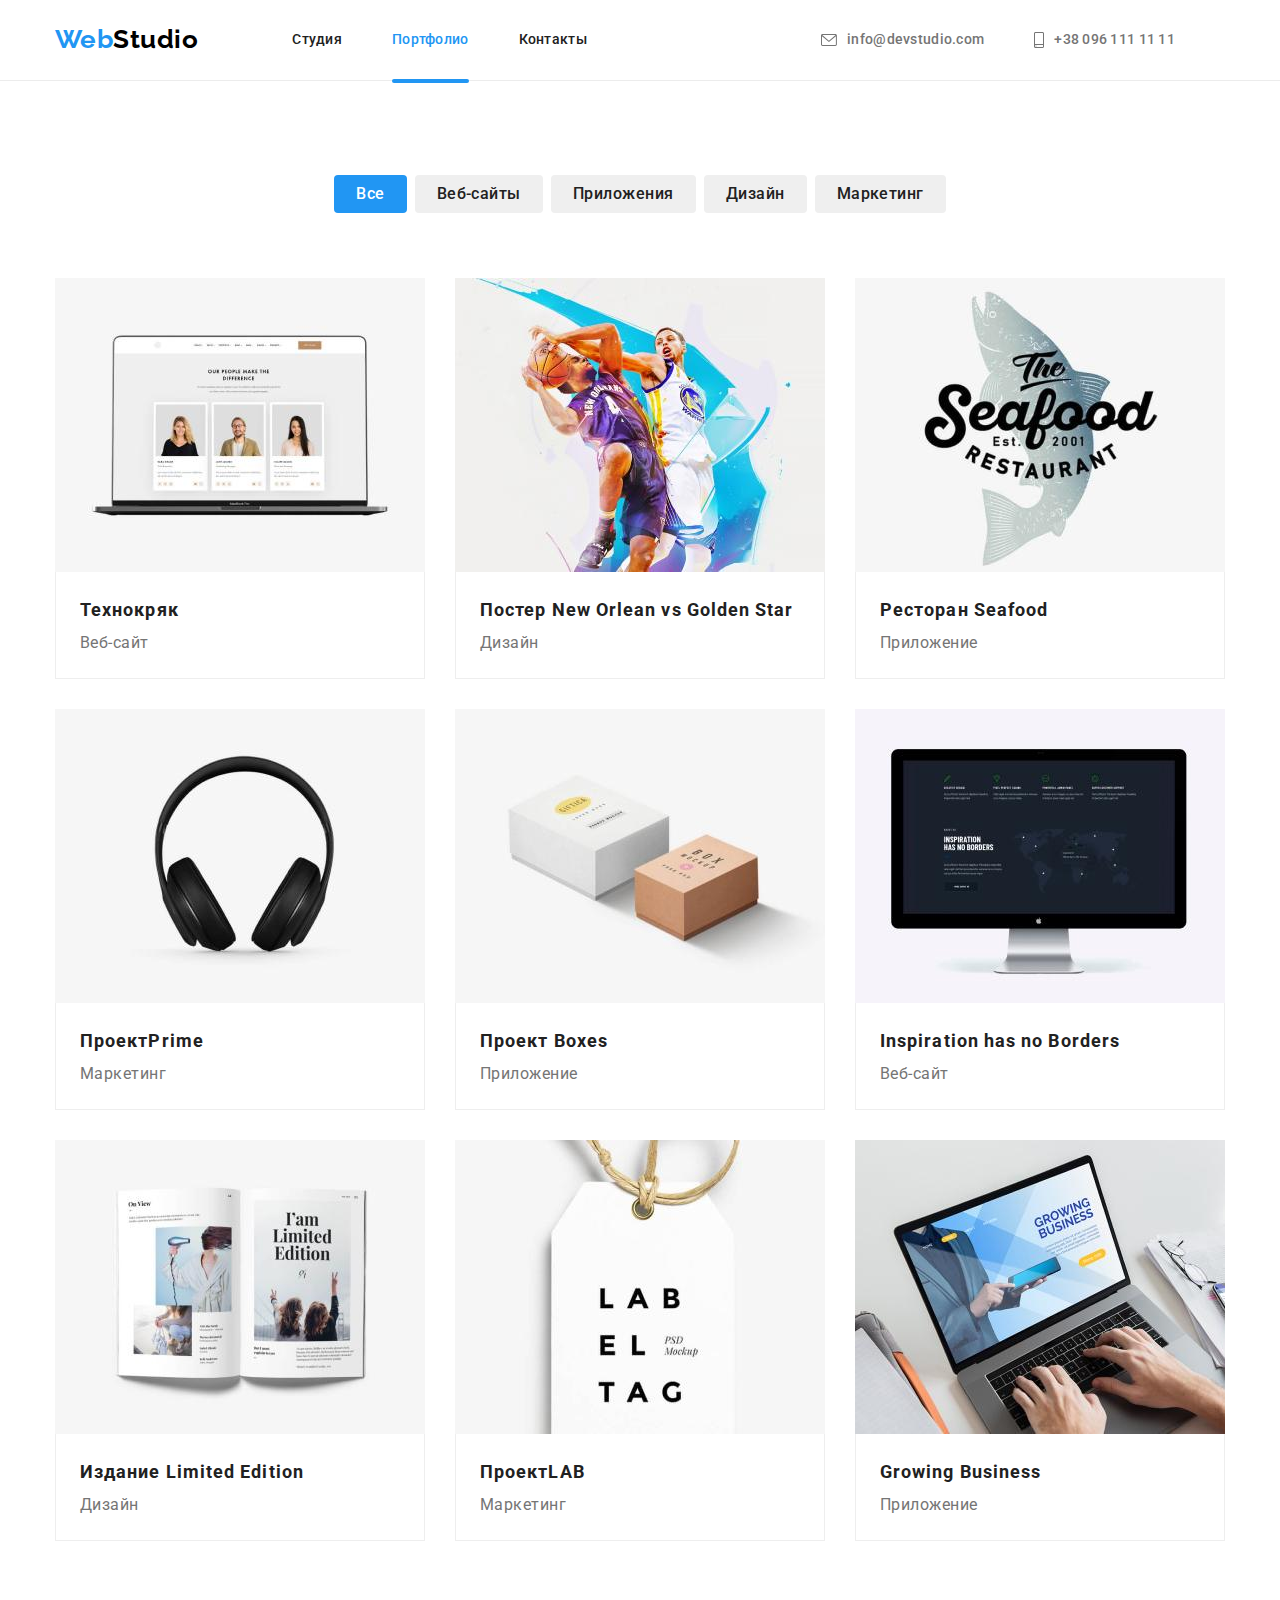
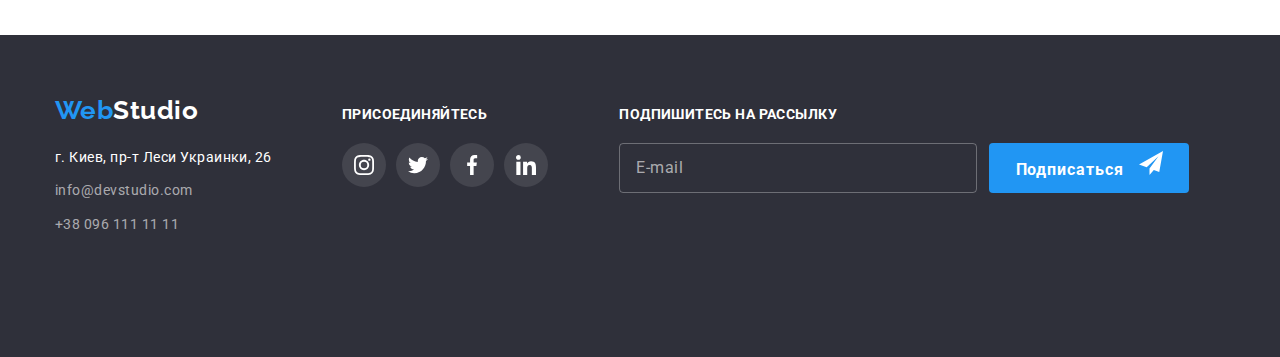
==== commit fed31490: "Trying mobile portfolio" ====
--- a/portfolio.html
+++ b/portfolio.html
@@ -96,20 +96,23 @@
           </ul>
           <ul class="sample-cards list">
             <li class="sample-cards__item">
-              <picture>
+             
+              <a  href="" class="sample-cards__link link">
+                <div class="sample-cards__wrap">
+                   <picture>
                 <source srcset="./images/example-1-desk-1x.jpg 1x, 
                             ./images/example-1-desk-2x.jpg 2x" media="(min-width:1200px)">
                 <source srcset="./images/example-1-tab-1x.jpg 1x, 
                             ./images/example-1-tab-2x.jpg 2x" media="(min-width:768px)">
                 <source srcset="./images/example-1-mob-1x.jpg 1x, 
                           ./images/example-1-mob-2x.jpg 2x" media="(min-width:320px)">
-              </picture>
-              <a  href="" class="sample-cards__link link">
-                <div class="sample-cards__wrap"><img
+               <img
                   src="./images/example-1.jpg"
                   alt="изображение сайта"
                   width="370"
                 />
+              </picture>
+                 
                 <p class="sample-cards__text">Технокряк это современная площадка распространения коронавируса. Компании используют эту платформу для цифрового
                 шпионажа и атак на защищённые сервера конкурентов.</p>
                 </div>
@@ -120,11 +123,18 @@
             <li class="sample-cards__item">
               <a  href="" class="sample-cards__link link">
                 <div class="sample-cards__wrap">
+                  <picture>
+                    <source srcset="./images/example-2-desk-1x.jpg 1x, 
+                                              ./images/example-2-desk-2x.jpg 2x" media="(min-width:1200px)">
+                    <source srcset="./images/example-2-tab-1x.jpg 1x, 
+                                              ./images/example-2-tab-2x.jpg 2x" media="(min-width:768px)">
+                    <source srcset="./images/example-2-mob-1x.jpg 1x, 
+                                            ./images/example-2-mob-2x.jpg 2x" media="(min-width:320px)">
                 <img
                   src="./images/example-2.jpg"
                   alt="изображение постера"
                   width="370"
-                />
+                /></picture>
               <p class="sample-cards__text">Lorem ipsum dolor sit amet consectetur adipisicing elit. Vel alias modi similique praesentium officia quo accusantium, ut inventore saepe eius maxime aspernatur optio nulla cumque molestiae hic, nesciunt rem id!</p>
             </div>
                 <div class="card-content">
@@ -136,11 +146,18 @@
             <li class="sample-cards__item">
               <a class="sample-cards__link link" href="">
                 <div class="sample-cards__wrap">
+                  <picture>
+                    <source srcset="./images/example-3-desk-1x.jpg 1x, 
+                                                                ./images/example-3-desk-2x.jpg 2x" media="(min-width:1200px)">
+                    <source srcset="./images/example-3-tab-1x.jpg 1x, 
+                                                                ./images/example-3-tab-2x.jpg 2x" media="(min-width:768px)">
+                    <source srcset="./images/example-3-mob-1x.jpg 1x, 
+                                                              ./images/example-3-mob-2x.jpg 2x" media="(min-width:320px)">
                 <img
                   src="./images/example-3.jpg"
                   alt="изображение логотипа ресторана"
                   width="370"
-                />
+                /></picture>
                 <p class="sample-cards__text">Lorem ipsum dolor sit amet consectetur adipisicing elit. Vel alias modi similique praesentium officia
                 quo accusantium, ut inventore saepe eius maxime aspernatur optio nulla cumque molestiae hic, nesciunt rem id!</p>
                 </div>
@@ -153,11 +170,21 @@
             <li class="sample-cards__item">
               <a class="sample-cards__link link" href="">
                 <div class="sample-cards__wrap">
+                  <picture>
+                    <source srcset="./images/example-4-desk-1x.jpg 1x, 
+                        ./images/example-4-desk-2x.jpg 2x"
+                      media="(min-width:1200px)">
+                    <source srcset="./images/example-4-tab-1x.jpg 1x, 
+                                 ./images/example-4-tab-2x.jpg 2x"
+                      media="(min-width:768px)">
+                  <source srcset="./images/example-4-mob-1x.jpg 1x, 
+                          ./images/example-4-mob-2x.jpg 2x"
+                    media="(min-width:320px)">
                 <img
                   src="./images/example-4.jpg"
                   alt="изображение наушников"
                   width="370"
-                />
+                /></picture>
                 <p class="sample-cards__text">Lorem ipsum dolor sit amet consectetur adipisicing elit. Vel alias modi similique praesentium
                   officia quo accusantium, ut inventore saepe eius maxime aspernatur optio nulla cumque molestiae hic, nesciunt rem id!</p>
                 </div>
@@ -170,11 +197,21 @@
             <li class="sample-cards__item">
               <a class="sample-cards__link link" href="">
                 <div class="sample-cards__wrap">
+                  <picture>
+                    <source srcset="./images/example-5-desk-1x.jpg 1x, 
+                               ./images/example-5-desk-2x.jpg 2x"
+                      media="(min-width:1200px)">
+                    <source srcset="./images/example-5-tab-1x.jpg 1x, 
+                            ./images/example-5-tab-2x.jpg 2x"
+                      media="(min-width:768px)">
+                    <source srcset="./images/example-5-mob-1x.jpg 1x, 
+                          ./images/example-5-mob-2x.jpg 2x"
+                      media="(min-width:320px)">
                 <img
                   src="./images/example-5.jpg"
                   alt="изображение коробочек"
                   width="370"
-                />
+                /></picture>
                 <p class="sample-cards__text">Lorem ipsum dolor sit amet consectetur adipisicing elit. Vel alias modi similique praesentium
                   officia quo accusantium, ut inventore saepe eius maxime aspernatur optio nulla cumque molestiae hic, nesciunt rem id!
                 </p>
@@ -188,11 +225,18 @@
             <li class="sample-cards__item">
               <a class="sample-cards__link link" href="">
               <div class="sample-cards__wrap">
+                <picture>
+                  <source srcset="./images/example-6-desk-1x.jpg 1x, 
+                                               ./images/example-6-desk-2x.jpg 2x" media="(min-width:1200px)">
+                  <source srcset="./images/example-6-tab-1x.jpg 1x, 
+                                            ./images/example-6-tab-2x.jpg 2x" media="(min-width:768px)">
+                  <source srcset="./images/example-6-mob-1x.jpg 1x, 
+                                          ./images/example-6-mob-2x.jpg 2x" media="(min-width:320px)">
                  <img
                   src="./images/examples-6.jpg"
                   alt="изображение монитора"
                   width="370"
-                />
+                /></picture>
                 <p class="sample-cards__text">Lorem ipsum dolor sit amet consectetur adipisicing elit. Vel alias modi similique praesentium
                   officia quo accusantium, ut inventore saepe eius maxime aspernatur optio nulla cumque molestiae hic, nesciunt rem id!
                 </p></div>
@@ -204,11 +248,19 @@
             </li>
             <li class="sample-cards__item">
               <a class="sample-cards__link link" href="">
-                <div class="sample-cards__wrap"><img
+                <div class="sample-cards__wrap">
+                  <picture>
+                    <source srcset="./images/example-7-desk-1x.jpg 1x, 
+                                  ./images/example-7-desk-2x.jpg 2x" media="(min-width:1200px)">
+                    <source srcset="./images/example-7-tab-1x.jpg 1x, 
+                                        ./images/example-7-tab-2x.jpg 2x" media="(min-width:768px)">
+                    <source srcset="./images/example-7-mob-1x.jpg 1x, 
+                                      ./images/example-7-mob-2x.jpg 2x" media="(min-width:320px)">
+                  <img
                   src="./images/examples-7.jpg"
                   alt="изображение журнала"
                   width="370"
-                />
+                /></picture>
                 <p class="sample-cards__text">Lorem ipsum dolor sit amet consectetur adipisicing elit. Vel alias modi similique praesentium
                   officia quo accusantium, ut inventore saepe eius maxime aspernatur optio nulla cumque molestiae hic, nesciunt rem id!
                 </p></div>
@@ -221,11 +273,20 @@
             <li class="sample-cards__item">
               <a class="sample-cards__link link" href="">
                 <div class="sample-cards__wrap">
+                  <picture>
+                    <source srcset="./images/example-8-desk-1x.jpg 1x, 
+                                 ./images/example-8-desk-2x.jpg 2x" media="(min-width:1200px)">
+                    <source srcset="./images/example-8-tab-1x.jpg 1x, 
+                                                    ./images/example-8-tab-2x.jpg 2x"
+                      media="(min-width:768px)">
+                    <source srcset="./images/example-8-mob-1x.jpg 1x, 
+                                    ./images/example-8-mob-2x.jpg 2x"
+                      media="(min-width:320px)">
                 <img
                   src="./images/examples-8.jpg"
                   alt="изображение бирки"
                   width="370"
-                />
+                /></picture>
                 <p class="sample-cards__text">Lorem ipsum dolor sit amet consectetur adipisicing elit. Vel alias modi similique praesentium
                   officia quo accusantium, ut inventore saepe eius maxime aspernatur optio nulla cumque molestiae hic, nesciunt rem id!
                 </p></div>
@@ -238,11 +299,20 @@
             <li class="sample-cards__item">
               <a class="sample-cards__link link" href="">
                 <div class="sample-cards__wrap">
+                  <picture>
+                    <source srcset="./images/example-9-desk-1x.jpg 1x, 
+                         ./images/example-9-desk-2x.jpg 2x" media="(min-width:1200px)">
+                    <source srcset="./images/example-9-tab-1x.jpg 1x, 
+                              ./images/example-9-tab-2x.jpg 2x"
+                      media="(min-width:768px)">
+                    <source srcset="./images/example-9-mob-1x.jpg 1x, 
+                                            ./images/example-9-mob-2x.jpg 2x"
+                      media="(min-width:320px)">
                 <img
                   src="./images/examples-9.jpg"
                   alt="изображение бирки"
                   width="370"
-                />
+                /><picture>
                 <p class="sample-cards__text">Lorem ipsum dolor sit amet consectetur adipisicing elit. Vel alias modi similique praesentium
                   officia quo accusantium, ut inventore saepe eius maxime aspernatur optio nulla cumque molestiae hic, nesciunt rem id!
                 </p></div>
@@ -257,61 +327,59 @@
     <footer class="footer">
       <div class="container">
         <div class="footer-wrap">
-          <div class="footer-contacts">
-            <a class="footer-logo link" href="./index.html"><span class="footer-logo__text" lang="en">Web</span>Studio</a>
-            <address>
-              <ul class="footer-contacts-list list">
-                <li class="footer-contacts-list__item">
-                  <a class="footer-contacts-list__link footer-contacts-list__adress link"
-                    href="https://goo.gl/maps/iGp5P4JQ2fNc7tYMA">г. Киев, пр-т Леси Украинки, 26</a>
+          <div class="footer__tablet">
+            <div class="footer-contacts">
+              <a class="footer-logo link" href="./index.html"><span class="footer-logo__text" lang="en">Web</span>Studio</a>
+              <address>
+                <ul class="footer-contacts-list list">
+                  <li class="footer-contacts-list__item">
+                    <a class="footer-contacts-list__link footer-contacts-list__adress link"
+                      href="https://goo.gl/maps/iGp5P4JQ2fNc7tYMA">г. Киев, пр-т Леси Украинки, 26</a>
+                  </li>
+                  <li class="footer-contacts-list__item"><a class="footer-contacts-list__link  link"
+                      href="mailto:info@devstudio.com">info@devstudio.com</a></li>
+                  <li class="footer-contacts-list__item"><a class="footer-contacts-list__link link"
+                      href="tel:+380961111111">+38 096 111 11 11</a></li>
+                </ul>
+              </address>
+            </div>
+            <div class="footer-join">
+              <p class="footer-join__title">ПРИСОЕДИНЯЙТЕСЬ</p>
+              <ul class="footer-social list">
+                <li class="footer-social__item"><a href="" class="footer-social__link"><svg class="footer-social__icon"
+                      width="20" height="20">
+                      <use href="./images/icons.svg#icon-instagram"></use>
+                    </svg></a></li>
+                <li class="footer-social__item">
+                  <a href="" class="footer-social__link"><svg class="footer-social__icon" width="20" height="20">
+                      <use href="./images/icons.svg#icon-twitter"></use>
+                    </svg></a>
                 </li>
-                <li class="footer-contacts-list__item"><a class="footer-contacts-list__link  link"
-                    href="mailto:info@devstudio.com">info@devstudio.com</a></li>
-                <li class="footer-contacts-list__item"><a class="footer-contacts-list__link link"
-                    href="tel:+380961111111">+38 096 111 11 11</a></li>
+                <li class="footer-social__item">
+                  <a href="" class="footer-social__link"><svg class="footer-social__icon" width="20" height="20">
+                      <use href="./images/icons.svg#icon-facebook"></use>
+                    </svg></a>
+                </li>
+                <li class="footer-social__item">
+                  <a href="" class="footer-social__link"><svg class="footer-social__icon" width="20" height="20">
+                      <use href="./images/icons.svg#icon-linkedin"></use>
+                    </svg></a>
+                </li>
               </ul>
-            </address>
-          </div>
-    
-          <div class="footer-join">
-            <p class="footer-join__title">ПРИСОЕДИНЯЙТЕСЬ</p>
-            <ul class="footer-social list">
-              <li class="footer-social__item"><a href="" class="footer-social__link"><svg class="footer-social__icon"
-                    width="20" height="20">
-                    <use href="./images/icons.svg#icon-instagram"></use>
-                  </svg></a></li>
-              <li class="footer-social__item">
-                <a href="" class="footer-social__link"><svg class="footer-social__icon" width="20" height="20">
-                    <use href="./images/icons.svg#icon-twitter"></use>
-                  </svg></a>
-              </li>
-              <li class="footer-social__item">
-                <a href="" class="footer-social__link"><svg class="footer-social__icon" width="20" height="20">
-                    <use href="./images/icons.svg#icon-facebook"></use>
-                  </svg></a>
-              </li>
-              <li class="footer-social__item">
-                <a href="" class="footer-social__link"><svg class="footer-social__icon" width="20" height="20">
-                    <use href="./images/icons.svg#icon-linkedin"></use>
-                  </svg></a>
-              </li>
-            </ul>
+            </div>
           </div>
           <div class="footer-subscribe">
             <p class="footer-subscribe__title">ПОДПИШИТЕСЬ НА РАССЫЛКУ</p>
             <form class="footer-form">
-              <label for="footer-form-mail" class="footer-form__text"></label>
-    
-              <input type="email" name="footer-form-mail" class="footer-form__input" id="footer-form__mail"
+              <label for="footer-form__mail" class="footer-form__text"></label>
+              <input type="email" name="footer-form__mail" class="footer-form__input" id="footer-form__mail"
                 placeholder="E-mail" />
               <button type="submit" class="footer-form__btn">Подписаться
                 <svg class="footer-form__icon" width="24" height="24">
                   <use href="./images/icons.svg#icon-icon-send"></use>
                 </svg></button>
-    
             </form>
           </div>
-    
         </div>
       </div>
     </footer>
--- a/css/main.min.css
+++ b/css/main.min.css
@@ -1,2 +1,2 @@
-p,h1,h2,h3,h4,h5,h6,ul{margin:0;padding:0}:root{--main-title-color: #ffffff;--second-title-color: #212121;--main-text-color: #757575;--second-text-color: #ffffff;--third-text-color: rgba(255, 255, 255, 0.6);--accent-color: #2196f3;--btn-color: #ffffff;--second-btn-color: #212121;--dark-background-color: #2f303a}body{font-family:Roboto, sans-serif;letter-spacing:0.03em;background-color:#ffffff}.list{list-style:none}.link{text-decoration:none}.visually-hidden{position:absolute;white-space:nowrap;width:1px;height:1px;overflow:hidden;border:0;padding:0;clip:rect(0 0 0 0);clip-path:inset(50%);margin:-1px}img{display:block;max-width:100%;height:auto}.container{width:100%;padding-left:15px;padding-right:15px;margin:0 auto}@media screen and (min-width: 480px){.container{width:480px}}@media screen and (min-width: 768px){.container{width:768px}}@media screen and (min-width: 1200px){.container{width:1200px}}.header{border-bottom:1px solid #ececec}.main-nav{display:flex}.header-list{display:flex;align-items:baseline}@media screen and (max-width: 768px){.header-list{display:none}}.header-contacts{display:flex;align-items:center;margin-left:auto}@media screen and (max-width: 768px){.header-contacts{display:none}}.header-contacts__mail{display:flex;align-items:center}.header-contacts__icon{margin-right:10px;fill:currentColor;transition:fill 250ms cubic-bezier(0.4, 0, 0.2, 1)}.header-contacts__icon:focus,.header-contacts__icon:hover{color:var(--accent-color);fill:var(--accent-color)}.header-contacts__item{display:flex;align-items:center}.header-container{display:flex;align-items:center}.logo{font-family:Raleway;font-style:normal;font-weight:bold;font-size:26px;line-height:1.19;color:#000000;margin-right:94px;padding-top:24px;padding-bottom:24px}.logo__text{color:var(--accent-color)}.header-list__link{font-weight:500;font-size:14px;line-height:1.14;letter-spacing:0.02em;color:var(--second-title-color);padding:32px 0;display:block;transition:color 250ms cubic-bezier(0.4, 0, 0.2, 1);position:relative}.header-list__link:hover,.header-list__link:focus{color:var(--accent-color)}.current-line::after{content:"";width:100%;height:4px;background-color:var(--accent-color);border-radius:2px;position:absolute;left:0;bottom:-3px}.current{color:var(--accent-color)}.header-list__item{margin-right:50px}.header-list__item:last-child{margin-right:0}.header-contacts__item{margin-right:50px}.header-contacts__link{font-weight:500;font-size:14px;line-height:1.14;letter-spacing:0.02em;color:var(--main-text-color);padding:32px 0;display:flex;align-items:center;transition:color 250ms cubic-bezier(0.4, 0, 0.2, 1)}.header-contacts__link:focus,.header-contacts__link:hover{color:var(--accent-color)}.open-menu-btn{border:none;background-color:transparent;margin-left:auto;right:15px;top:10px;fill:currentColor;transition:fill 250ms cubic-bezier(0.4, 0, 0.2, 1)}.open-menu-btn:hover,.open-menu-btn:focus{fill:var(--accent-color)}@media screen and (min-width: 768px){.open-menu-btn{display:none}}.close-menu-btn{position:absolute;border:none;background-color:transparent;display:flex;margin-left:auto;right:15px;top:10px;fill:currentColor;transition:fill 250ms cubic-bezier(0.4, 0, 0.2, 1)}.close-menu-btn:hover,.close-menu-btn:focus{fill:var(--accent-color)}.mob-menu{position:fixed;background-color:#ffffff;width:100vw;height:100vh;top:0;left:0;z-index:5;padding-top:48px;padding-bottom:48px;padding-left:40px}.mob-menu .container{display:flex;flex-direction:column;justify-content:space-between;height:100%}@media screen and (min-width: 768px){display:none}.mob-menu__item:not(:last-child){margin-bottom:32px}.mob-menu__link{font-weight:500;font-size:40px;line-height:1.14;letter-spacing:0.02em;color:var(--second-title-color)}.mob-contacts__item:not(:last-child){margin-bottom:32px}.mob-contacts__tel{color:var(--accent-color);font-weight:500;font-size:34px;line-height:1.16;letter-spacing:0.02em}.mob-contacts__mail{color:var(--main-text-color);font-weight:500;font-size:24px;line-height:1.16;letter-spacing:0.02em}.mob-menu-current__link{color:var(--accent-color)}.mob-socials{display:flex}.mob-socials__item{display:flex;flex-wrap:wrap;margin-top:64px;margin-right:10px;padding-right:10px}.mob-socials__item:not(:last-child){border-right:1px solid rgba(33,33,33,0.2)}.mob-socials__link{color:var(--accent-color);font-weight:500;font-size:14px;line-height:1.16;letter-spacing:0.02em}.hero{background-color:var(--dark-background-color);background-image:linear-gradient(rgba(47,48,58,0.4), rgba(47,48,58,0.4)),url(/images/hero-bg-mob-1x.png);text-align:center;background-repeat:no-repeat;background-size:cover;background-position:center;margin:0 auto}@media (min-device-pixel-ratio: 2), (min-resolution: 192dpi), (min-resolution: 2dppx){.hero{background-image:linear-gradient(rgba(47,48,58,0.4), rgba(47,48,58,0.4)),url(../images/hero-bg-mob-2x.png)}}@media screen and (min-width: 768px){.hero{background-color:var(--dark-background-color);background-image:linear-gradient(rgba(47,48,58,0.4), rgba(47,48,58,0.4)),url(/images/hero-bg-tab-1x.png);text-align:center;background-repeat:no-repeat;background-size:cover;background-position:center;margin:0 auto}}@media screen and (min-width: 768px) and (min-device-pixel-ratio: 2), screen and (min-width: 768px) and (min-resolution: 192dpi), screen and (min-width: 768px) and (min-resolution: 2dppx){.hero{background-image:linear-gradient(rgba(47,48,58,0.4), rgba(47,48,58,0.4)),url(../images/hero-bg-tab-2x.png)}}@media screen and (min-width: 1200px){.hero{background-color:var(--dark-background-color);background-image:linear-gradient(rgba(47,48,58,0.4), rgba(47,48,58,0.4)),url(/images/hero-bg-desk-1x.png);text-align:center;background-repeat:no-repeat;background-size:cover;background-position:center;margin:0 auto}}@media screen and (min-width: 1200px) and (min-device-pixel-ratio: 2), screen and (min-width: 1200px) and (min-resolution: 192dpi), screen and (min-width: 1200px) and (min-resolution: 2dppx){.hero{background-image:linear-gradient(rgba(47,48,58,0.4), rgba(47,48,58,0.4)),url(../images/hero-bg-desk-2x.png)}}.hero__title{font-weight:900;font-size:26px;line-height:1.61;text-align:center;letter-spacing:0.06em;color:var(--main-title-color);text-transform:uppercase;padding-top:118px;width:360px;margin:0 auto}.hero__btn{font-family:inherit;font-weight:700;font-size:16px;line-height:1.87;letter-spacing:0.06em;color:var(--btn-color);cursor:pointer;border:none;border-radius:4px;background-color:var(--accent-color);margin-top:30px;margin-bottom:118px;padding:10px 32px;transition:color 250ms cubic-bezier(0.4, 0, 0.2, 1),background-color 250ms cubic-bezier(0.4, 0, 0.2, 1)}.hero__btn:hover,.hero__btn:focus{color:var(--btn-color);background-color:#188ce8}.features{padding-top:60px;padding-bottom:60px}.features-list{margin-bottom:-30px}@media screen and (min-width: 768px){.features-list{display:flex;flex-wrap:wrap;margin-left:-30px}}.features-list__item{margin-bottom:30px}@media screen and (min-width: 768px){.features-list__item{width:calc(100% / 2 - 30px);margin-left:30px}}@media screen and (min-width: 1200px){.features-list__item{width:calc(100% / 4 - 30px)}}.features-list__subtitle{font-weight:700;font-size:14px;line-height:1.14;text-transform:uppercase;color:var(--second-title-color);margin-top:30px;margin-bottom:10px;text-align:center}.features-list__text{font-weight:400;font-size:14px;line-height:1.71;color:var(--main-text-color);letter-spacing:0.03em}.features-list__icon{background-color:#f5f4fa;border-radius:4px;display:flex;justify-content:center;align-items:center;width:450px;height:120px}@media screen and (min-width: 768px){.features-list__icon{width:354px}}@media screen and (min-width: 1200px){.features-list__icon{width:270px}}.about-us{padding-bottom:94px}@media screen and (max-width: 1199px){.about-us{display:none}}.about-us__list{display:flex;margin-right:-30px}.about-us__item{flex-basis:calc(100% / 3 - 30px);margin-right:30px;position:relative}.about-us__title{font-weight:700;font-size:36px;line-height:1.16;text-align:center;color:var(--second-title-color);margin-bottom:50px}.about-us__subtitle{display:flex;justify-content:center;align-items:center;height:70px;width:100%;font-weight:700;font-size:14px;line-height:1.14;vertical-align:top;text-transform:uppercase;color:var(--second-text-color);background-color:rgba(47,48,58,0.8);position:absolute;bottom:0}.our-command{background-color:#f5f4fa;padding-top:60px;padding-bottom:60px}@media screen and (min-width: 1200px){.our-command{padding-top:94px;padding-bottom:94px}}.our-command__title{margin-bottom:30px;font-weight:bold;font-size:36px;line-height:1.16;text-align:center;color:var(--second-title-color)}@media screen and (min-width: 1200px){.our-command__title{margin-bottom:52px}}.our-command__list{margin-bottom:-30px}@media screen and (min-width: 768px){.our-command__list{display:flex;flex-wrap:wrap;margin-right:-30px;margin-bottom:-30px}}@media screen and (min-width: 1200px){.our-command__list{display:flex;margin-right:-30px;margin-bottom:-30px}}.our-command__item{background-color:#ffffff;border-radius:4px;box-shadow:0px 1px 3px rgba(0,0,0,0.12),0px 1px 1px rgba(0,0,0,0.14),0px 2px 1px rgba(0,0,0,0.2);max-width:450px;margin-bottom:30px}@media screen and (min-width: 768px){.our-command__item{flex-basis:calc(100% / 2 - 30px);margin-right:30px;max-width:354px}}@media screen and (min-width: 1200px){.our-command__item{flex-basis:calc(100% / 4 - 30px);margin-right:30px;max-width:270px}}.our-command-list__content{margin:0 auto}.our-command-list__subtitle{font-weight:500;font-size:16px;line-height:1.18;text-align:center;color:var(--second-title-color);margin-bottom:10px;margin-top:30px}.our-command-list__text{font-weight:normal;font-size:16px;line-height:1.18;text-align:center;color:var(--main-text-color);margin-bottom:16px}@media screen and (min-width: 480px){.our-command-social-list{display:flex;justify-content:center;margin:16px 122px 0 122px}}@media screen and (min-width: 768px){.our-command-social-list{display:flex;justify-content:center;margin:16px 74px 24px 74px}}@media screen and (min-width: 1200px){.our-command-social-list{display:flex;justify-content:center}}.socials__item{width:44px;height:44px;flex-basis:calc(100% / 4 - 10px);margin-left:10px}.socials__link{width:100%;height:100%;border-radius:50%;display:flex;justify-content:center;align-items:center;color:#afb1b8;transition:background-color 250ms cubic-bezier(0.4, 0, 0.2, 1),color 250ms cubic-bezier(0.4, 0, 0.2, 1)}.socials__link:hover,.socials__link:focus{background-color:var(--accent-color);border-color:none}.socials__link:focus .socials__icon,.socials__link:hover .socials__icon{background-color:var(--accent-color);color:var(--second-text-color)}.socials__icon{fill:currentColor}.socials__link:focus .socials__icon,.socials__link:hover .socials__icon{background-color:var(--accent-color);color:var(--second-text-color)}.clients{padding-top:60px;padding-bottom:60px}@media screen and (min-width: 480px){.clients__title{font-style:700;font-size:28px;letter-spacing:0.03em;line-height:1.17;text-align:center;margin-bottom:30px}}.clients-list{display:flex;flex-wrap:wrap;margin:-15px}.clients-list__item{height:92px;width:calc(100% / 2 - 30px);margin:15px;align-items:center;display:flex;justify-content:center}@media screen and (min-width: 768px){.clients-list__item{width:calc(100% / 3 - 30px)}}@media screen and (min-width: 1200px){.clients-list__item{width:calc(100% / 6 - 30px)}}.clients-list__link{align-items:center;display:flex;justify-content:center;color:#afb1b8;width:100%;height:100%;border:1px solid #afb1b8;border-radius:4px;display:flex;justify-content:center;align-items:center;transition:border-color 250ms cubic-bezier(0.4, 0, 0.2, 1),color 250ms cubic-bezier(0.4, 0, 0.2, 1)}.clients-list__link:hover,.clients-list__link:focus{border-color:var(--accent-color)}.clients-list__logo{fill:currentColor}.clients-list__logo clients-list__logo,.clients-list__link:focus .clients-list__logo,.clients-list__link:hover .clients-list__logo{color:var(--accent-color)}.footer-wrap{margin:0 auto}@media screen and (min-width: 1200px){.footer-wrap{display:flex;align-items:baseline}}.footer{padding-top:60px;padding-bottom:60px;margin:0 auto;text-align:center;background-color:var(--dark-background-color)}@media screen and (min-width: 768px) and (max-width: 1199px){.footer__tablet{display:flex;justify-content:center;align-items:space-between}}@media screen and (min-width: 1200px){.footer__tablet{display:flex;justify-content:center;align-items:baseline;margin-bottom:0;margin-right:auto;text-align:left;margin-bottom:0;margin-right:auto}}.footer-logo{font-family:Raleway;font-style:normal;font-weight:bold;font-size:26px;line-height:1.19;color:#ffffff;margin-bottom:20px;display:block}.footer-logo__text{color:var(--accent-color)}.footer-contacts-list__item{margin-bottom:10px}.footer-contacts-list__item:last-child{margin-bottom:0}.footer-contacts-list__link{font-style:normal;font-weight:400;font-size:14px;line-height:1.71;color:var(--third-text-color);transition:color 250ms cubic-bezier(0.4, 0, 0.2, 1)}.footer-contacts-list__link:focus,.footer-contacts-list__link:hover{color:var(--accent-color)}.footer-contacts-list__adress{font-style:normal;font-weight:400;font-size:14px;line-height:1.71;color:var(--second-text-color)}.footer-contacts{display:block;margin-bottom:60px}@media screen and (min-width: 768px) and (max-width: 1199px){.footer-contacts{width:50%}}@media screen and (min-width: 1200px){.footer-contacts{margin-right:70px}}.footer-join{margin:0 auto}@media screen and (min-width: 768px) and (max-width: 1199px){.footer-join{width:50%}}@media screen and (min-width: 1200px){.footer-join{margin-right:auto}}.footer-join__title{font-weight:700;font-size:14px;line-height:1.14;vertical-align:top;letter-spacing:0.03em;color:var(--second-text-color);font-style:normal;margin-bottom:20px}.footer-social{display:flex;justify-content:center;align-items:flex-start;margin-bottom:60px}.footer-social__item{width:44px;height:44px}.footer-social__item+.footer-social__item{margin-left:10px}.footer-social__link{width:100%;height:100%;border-radius:50%;display:flex;justify-content:center;align-items:center;background-color:rgba(255,255,255,0.1);transition:background-color 250ms cubic-bezier(0.4, 0, 0.2, 1)}.footer-social__link:focus,.footer-social__link:hover{background-color:var(--accent-color)}.footer-social__icon{fill:var(--second-text-color)}.footer-subscribe__title{font-weight:700;font-size:14px;line-height:1.14;vertical-align:top;letter-spacing:0.03em;color:var(--second-text-color);font-style:normal;margin-bottom:20px}@media screen and (min-width: 768px) and (max-width: 1199px){.footer-form{display:flex;flex-direction:column;align-items:center}}@media screen and (min-width: 1200px){.footer-form{display:flex}}.footer-subscribe{margin:0 auto}@media screen and (min-width: 1200px){.footer-subscribe{display:flex;align-items:baseline;flex-direction:column}}.footer-form__input{border:1px solid rgba(255,255,255,0.3);background-color:transparent;border-radius:4px;width:358px;height:50px;padding:15px 16px;color:var(--second-text-color);margin-bottom:20px}.footer-form__input::placeholder{color:rgba(255,255,255,0.6);font-size:16px;line-height:1.25;font-weight:400;letter-spacing:0.03em}.footer-form__btn{font-family:inherit;font-weight:700;font-size:16px;font-style:normal;line-height:1.87;letter-spacing:0.06em;color:var(--btn-color);cursor:pointer;border:none;border-radius:4px;background-color:var(--accent-color);width:200px;height:50px;margin-left:12px;justify-content:center;align-items:center}.footer-form__icon{margin-left:10px}.samples{padding-top:94px;padding-bottom:94px}.samples-list{display:block;flex-wrap:wrap;justify-content:center;margin-right:-8px;margin-bottom:-15px}@media screen and (min-width: 1200px){.samples-list{display:flex;justify-content:center;margin-bottom:50px}}.samples-list__item{display:inline-flex;margin-right:8px;margin-bottom:15px}@media screen and (min-width: 1200px){.samples-list__item{margin-right:8px}}.samples-list__btn{font-family:inherit;font-style:normal;font-weight:500;font-size:16px;line-height:1.62;text-align:center;letter-spacing:0.03em;color:var(--second-btn-color);cursor:pointer;border:none;border-radius:4px;padding:6px 22px;transition:color 250ms cubic-bezier(0.4, 0, 0.2, 1),background-color 250ms cubic-bezier(0.4, 0, 0.2, 1),box-shadow 250ms cubic-bezier(0.4, 0, 0.2, 1)}.samples-list__btn:focus,.samples-list__btn:hover{color:var(--btn-color);background-color:var(--accent-color);box-shadow:0px 3px 1px rgba(0,0,0,0.1),0px 1px 2px rgba(0,0,0,0.08),0px 2px 2px rgba(0,0,0,0.12)}.samples-list__btn-current{background-color:var(--accent-color);color:var(--btn-color)}.sample-cards{display:flex;flex-wrap:wrap;margin-right:-30px;margin-bottom:-30px}.sample-cards__link{display:block;transition:box-shadow 250ms cubic-bezier(0.4, 0, 0.2, 1);position:relative}.sample-cards__link:hover,.sample-cards__link:focus{box-shadow:0px 1px 1px rgba(0,0,0,0.12),0px 4px 4px rgba(0,0,0,0.06),1px 4px 6px rgba(0,0,0,0.16)}.sample-cards__item{flex-basis:calc(100% / 3 - 30px);margin-right:30px;margin-bottom:30px;transition:box-shadow 250ms cubic-bezier(0.4, 0, 0.2, 1)}.card-content{padding:20px 24px;border:1px solid #eeeeee;border-top:0}.card-content__title{font-weight:700;font-size:18px;line-height:2;letter-spacing:0.06em;color:var(--second-title-color)}.card-content__text{font-weight:normal;font-size:16px;line-height:1.87;color:var(--main-text-color)}.sample-cards__wrap{position:relative;overflow:hidden}.sample-cards__text{position:absolute;top:0;left:0;font-size:18px;line-height:1.33;letter-spacing:0.03em;color:var(--second-text-color);background-color:rgba(33,150,243,0.9);padding:63px 24px;height:100%;transform:translateY(100%);transition:transform 250ms cubic-bezier(0.4, 0, 0.2, 1),opacity 250ms cubic-bezier(0.4, 0, 0.2, 1);opacity:0}.sample-cards__link:hover .sample-cards__text,.sample-cards__link:focus .sample-cards__text{transform:translateY(0);opacity:1}.backdrop{width:100vw;height:100vh;background-color:rgba(0,0,0,0.1);position:fixed;top:0;left:0;transition:opacity 350ms, visibility 350ms}.backdrop.is-hidden .modal{transform:scale(1.5) rotate(180deg)}.modal{max-width:450px;width:100%;min-height:609px;background-color:var(--second-text-color);border-radius:4px;position:absolute;top:50%;left:50%;transform:scale(1) rotate(0) translate(-50%, -50%);transition:transform 350ms;padding:40px}.modal__close{position:absolute;top:8px;right:8px;width:30px;height:30px;background-color:transparent;border:1px solid rgba(0,0,0,0.1);border-radius:50%;display:flex;justify-content:center;align-items:center}.modal__icon{fill:currentColor;transition:fill 250ms cubic-bezier(0.4, 0, 0.2, 1)}.modal__icon:hover,.modal__icon:focus{fill:var(--accent-color)}.is-hidden{visibility:hidden;opacity:0;pointer-events:none}.modal__title{font-weight:700;font-size:20px;line-height:1.15;letter-spacing:0.03em;color:var(--second-title-color);text-align:center;margin-bottom:12px}.modal-form__field{margin-bottom:10px}.modal-form__wrap{position:relative}.modal-form__icon{position:absolute;top:50%;transform:translateY(-50%);left:0;margin-left:15px;transition:fill 250ms cubic-bezier(0.4, 0, 0.2, 1)}.modal-form__input:hover+.modal-form__icon,.modal-form__input:focus+.modal-form__icon{fill:var(--accent-color)}.modal-form__input{width:100%;height:40px;border:1px solid rgba(33,33,33,0.2);border-radius:4px;padding-left:42px;outline:none;background-color:transparent;transition:border-color 250ms cubic-bezier(0.4, 0, 0.2, 1)}.modal-form__input:focus,.modal-form__input:hover{border-color:var(--accent-color)}.modal-form__text{font-weight:400;font-size:12px;line-height:1.14;color:var(--main-text-color);margin-bottom:4px;display:block}.modal-form__comment{width:100%;height:120px;border:1px solid rgba(33,33,33,0.2);border-radius:4px;outline:none;padding:12px 16px;resize:none;background-color:transparent;margin-bottom:20px}.modal-form__comment::placeholder{color:rgba(117,117,117,0.5);font-size:12px;font-weight:400;line-height:1.16}.modal-form__comment:focus,.modal-form__comment:hover{border-color:var(--accent-color)}.modal__btn{font-family:inherit;font-weight:700;font-size:16px;line-height:1.87;letter-spacing:0.06em;color:var(--btn-color);cursor:pointer;border:none;border-radius:4px;background-color:var(--accent-color);padding:10px 55px;display:block;margin:0 auto;box-shadow:0px 4px 4px rgba(0,0,0,0.15);transition:color 250ms cubic-bezier(0.4, 0, 0.2, 1),background-color 250ms cubic-bezier(0.4, 0, 0.2, 1),box-shadow 250ms cubic-bezier(0.4, 0, 0.2, 1);margin-top:30px}.modal__btn:focus,.modal__btn:hover{color:var(--btn-color);background-color:#188ce8;box-shadow:0px 4px 4px rgba(0,0,0,0.15)}.modal-check__text{width:100%;font-weight:400;font-size:12px;line-height:1.16;color:var(--main-text-color);letter-spacing:0.03em;display:flex;justify-content:center;align-items:baseline;text-align:center}.modal-check__text span{width:16px;height:15px;border:2px solid #000000;margin-right:5px;border-radius:2px;letter-spacing:0.03em;display:flex;justify-content:center;align-items:center}@media screen and (min-width: 1200px){.modal-check__text{font-size:14px;line-height:1.46}}.modal-check{transition:border 250ms cubic-bezier(0.4, 0, 0.2, 1)}.modal-check:checked+.modal-check__text span{background-color:var(--accent-color);border:none}.modal-check:focus+.modal-check__text span{border:1px solid var(--accent-color)}.modal-check__icon{fill:transparent}.modal-check:checked+.modal-check__text .modal-check__icon{fill:#ffffff}.modal-check__link{color:var(--accent-color);text-decoration-skip-ink:none}
+p,h1,h2,h3,h4,h5,h6,ul{margin:0;padding:0}:root{--main-title-color: #ffffff;--second-title-color: #212121;--main-text-color: #757575;--second-text-color: #ffffff;--third-text-color: rgba(255, 255, 255, 0.6);--accent-color: #2196f3;--btn-color: #ffffff;--second-btn-color: #212121;--dark-background-color: #2f303a}body{font-family:Roboto, sans-serif;letter-spacing:0.03em;background-color:#ffffff}.list{list-style:none}.link{text-decoration:none}.visually-hidden{position:absolute;white-space:nowrap;width:1px;height:1px;overflow:hidden;border:0;padding:0;clip:rect(0 0 0 0);clip-path:inset(50%);margin:-1px}img{display:block;max-width:100%;height:auto}.container{width:100%;padding-left:15px;padding-right:15px;margin:0 auto;min-width:320px}@media screen and (min-width: 480px){.container{width:480px}}@media screen and (min-width: 768px){.container{width:768px}}@media screen and (min-width: 1200px){.container{width:1200px}}.header{border-bottom:1px solid #ececec}.main-nav{display:flex}.header-list{display:flex;align-items:baseline}@media screen and (max-width: 767px){.header-list{display:none}}.header-contacts{display:flex;align-items:center;margin-left:auto}@media screen and (max-width: 767px){.header-contacts{display:none}}@media screen and (max-width: 767px) and (min-width: 768px){.header-contacts{display:flex;flex-direction:column;justify-content:center}}.header-contacts__mail{display:flex;align-items:center}.header-contacts__icon{margin-right:10px;fill:currentColor;transition:fill 250ms cubic-bezier(0.4, 0, 0.2, 1)}.header-contacts__icon:focus,.header-contacts__icon:hover{color:var(--accent-color);fill:var(--accent-color)}.header-contacts__item{display:flex;align-items:center}.header-container{display:flex;align-items:center}.logo{font-family:Raleway;font-style:normal;font-weight:bold;font-size:26px;line-height:1.19;color:#000000;margin-right:94px;padding-top:24px;padding-bottom:24px}.logo__text{color:var(--accent-color)}.header-list__link{font-weight:500;font-size:14px;line-height:1.14;letter-spacing:0.02em;color:var(--second-title-color);padding:32px 0;display:block;transition:color 250ms cubic-bezier(0.4, 0, 0.2, 1);position:relative}.header-list__link:hover,.header-list__link:focus{color:var(--accent-color)}.current-line::after{content:"";width:100%;height:4px;background-color:var(--accent-color);border-radius:2px;position:absolute;left:0;bottom:-3px}.current{color:var(--accent-color)}.header-list__item{margin-right:50px}.header-list__item:last-child{margin-right:0}.header-contacts__item{margin-right:50px}.header-contacts__link{font-weight:500;font-size:14px;line-height:1.14;letter-spacing:0.02em;color:var(--main-text-color);padding:32px 0;display:flex;align-items:center;transition:color 250ms cubic-bezier(0.4, 0, 0.2, 1)}.header-contacts__link:focus,.header-contacts__link:hover{color:var(--accent-color)}.open-menu-btn{border:none;background-color:transparent;margin-left:auto;right:15px;top:10px;fill:currentColor;transition:fill 250ms cubic-bezier(0.4, 0, 0.2, 1)}.open-menu-btn:hover,.open-menu-btn:focus{fill:var(--accent-color)}@media screen and (min-width: 768px){.open-menu-btn{display:none}}.close-menu-btn{position:absolute;border:none;background-color:transparent;display:flex;margin-left:auto;right:15px;top:10px;fill:currentColor;transition:fill 250ms cubic-bezier(0.4, 0, 0.2, 1)}.close-menu-btn:hover,.close-menu-btn:focus{fill:var(--accent-color)}.mob-menu{position:fixed;background-color:#ffffff;width:100vw;height:100vh;top:0;left:0;z-index:5;padding-top:48px;padding-bottom:48px;padding-left:40px}.mob-menu .container{display:flex;flex-direction:column;justify-content:space-between;height:100%}@media screen and (min-width: 768px){display:none}.mob-menu__item:not(:last-child){margin-bottom:32px}.mob-menu__link{font-weight:500;font-size:40px;line-height:1.14;letter-spacing:0.02em;color:var(--second-title-color)}.mob-contacts__item:not(:last-child){margin-bottom:32px}.mob-contacts__tel{color:var(--accent-color);font-weight:500;font-size:34px;line-height:1.16;letter-spacing:0.02em}.mob-contacts__mail{color:var(--main-text-color);font-weight:500;font-size:24px;line-height:1.16;letter-spacing:0.02em}.mob-menu-current__link{color:var(--accent-color)}.mob-socials{display:flex}.mob-socials__item{display:flex;flex-wrap:wrap;margin-top:64px;margin-right:10px;padding-right:10px}.mob-socials__item:not(:last-child){border-right:1px solid rgba(33,33,33,0.2)}.mob-socials__link{color:var(--accent-color);font-weight:500;font-size:14px;line-height:1.16;letter-spacing:0.02em}.hero{background-color:var(--dark-background-color);background-image:linear-gradient(rgba(47,48,58,0.4), rgba(47,48,58,0.4)),url(/images/hero-bg-mob-1x.png);text-align:center;background-repeat:no-repeat;background-size:cover;background-position:center;margin:0 auto}@media (min-device-pixel-ratio: 2), (min-resolution: 192dpi), (min-resolution: 2dppx){.hero{background-image:linear-gradient(rgba(47,48,58,0.4), rgba(47,48,58,0.4)),url(../images/hero-bg-mob-2x.png)}}@media screen and (min-width: 768px){.hero{background-color:var(--dark-background-color);background-image:linear-gradient(rgba(47,48,58,0.4), rgba(47,48,58,0.4)),url(/images/hero-bg-tab-1x.png);text-align:center;background-repeat:no-repeat;background-size:cover;background-position:center;margin:0 auto}}@media screen and (min-width: 768px) and (min-device-pixel-ratio: 2), screen and (min-width: 768px) and (min-resolution: 192dpi), screen and (min-width: 768px) and (min-resolution: 2dppx){.hero{background-image:linear-gradient(rgba(47,48,58,0.4), rgba(47,48,58,0.4)),url(../images/hero-bg-tab-2x.png)}}@media screen and (min-width: 1200px){.hero{background-color:var(--dark-background-color);background-image:linear-gradient(rgba(47,48,58,0.4), rgba(47,48,58,0.4)),url(/images/hero-bg-desk-1x.png);text-align:center;background-repeat:no-repeat;background-size:cover;background-position:center;margin:0 auto}}@media screen and (min-width: 1200px) and (min-device-pixel-ratio: 2), screen and (min-width: 1200px) and (min-resolution: 192dpi), screen and (min-width: 1200px) and (min-resolution: 2dppx){.hero{background-image:linear-gradient(rgba(47,48,58,0.4), rgba(47,48,58,0.4)),url(../images/hero-bg-desk-2x.png)}}.hero__title{font-weight:900;font-size:26px;line-height:1.61;text-align:center;letter-spacing:0.06em;color:var(--main-title-color);text-transform:uppercase;padding-top:118px;width:360px;margin:0 auto}.hero__btn{font-family:inherit;font-weight:700;font-size:16px;line-height:1.87;letter-spacing:0.06em;color:var(--btn-color);cursor:pointer;border:none;border-radius:4px;background-color:var(--accent-color);margin-top:30px;margin-bottom:118px;padding:10px 32px;transition:color 250ms cubic-bezier(0.4, 0, 0.2, 1),background-color 250ms cubic-bezier(0.4, 0, 0.2, 1)}.hero__btn:hover,.hero__btn:focus{color:var(--btn-color);background-color:#188ce8}.features{padding-top:60px;padding-bottom:60px}.features-list{margin-bottom:-30px}@media screen and (min-width: 768px){.features-list{display:flex;flex-wrap:wrap;margin-left:-30px}}.features-list__item{margin-bottom:30px}@media screen and (min-width: 768px){.features-list__item{width:calc(100% / 2 - 30px);margin-left:30px}}@media screen and (min-width: 1200px){.features-list__item{width:calc(100% / 4 - 30px)}}.features-list__subtitle{font-weight:700;font-size:14px;line-height:1.14;text-transform:uppercase;color:var(--second-title-color);margin-top:30px;margin-bottom:10px;text-align:center}.features-list__text{font-weight:400;font-size:14px;line-height:1.71;color:var(--main-text-color);letter-spacing:0.03em}.features-list__icon{background-color:#f5f4fa;border-radius:4px;display:flex;justify-content:center;align-items:center;width:450px;height:120px}@media screen and (min-width: 768px){.features-list__icon{width:354px}}@media screen and (min-width: 1200px){.features-list__icon{width:270px}}.about-us{padding-bottom:94px}@media screen and (max-width: 1199px){.about-us{display:none}}.about-us__list{display:flex;margin-right:-30px}.about-us__item{flex-basis:calc(100% / 3 - 30px);margin-right:30px;position:relative}.about-us__title{font-weight:700;font-size:36px;line-height:1.16;text-align:center;color:var(--second-title-color);margin-bottom:50px}.about-us__subtitle{display:flex;justify-content:center;align-items:center;height:70px;width:100%;font-weight:700;font-size:14px;line-height:1.14;vertical-align:top;text-transform:uppercase;color:var(--second-text-color);background-color:rgba(47,48,58,0.8);position:absolute;bottom:0}.our-command{background-color:#f5f4fa;padding-top:60px;padding-bottom:60px}@media screen and (min-width: 1200px){.our-command{padding-top:94px;padding-bottom:94px}}.our-command__title{margin-bottom:30px;font-weight:bold;font-size:36px;line-height:1.16;text-align:center;color:var(--second-title-color)}@media screen and (min-width: 1200px){.our-command__title{margin-bottom:52px}}.our-command__list{margin-bottom:-30px}@media screen and (min-width: 768px){.our-command__list{display:flex;flex-wrap:wrap;margin-right:-30px;margin-bottom:-30px}}@media screen and (min-width: 1200px){.our-command__list{display:flex;margin-right:-30px;margin-bottom:-30px}}.our-command__item{background-color:#ffffff;border-radius:4px;box-shadow:0px 1px 3px rgba(0,0,0,0.12),0px 1px 1px rgba(0,0,0,0.14),0px 2px 1px rgba(0,0,0,0.2);max-width:450px;margin-bottom:30px}@media screen and (min-width: 768px){.our-command__item{flex-basis:calc(100% / 2 - 30px);margin-right:30px;max-width:354px}}@media screen and (min-width: 1200px){.our-command__item{flex-basis:calc(100% / 4 - 30px);margin-right:30px;max-width:270px}}.our-command-list__content{margin:0 auto}.our-command-list__subtitle{font-weight:500;font-size:16px;line-height:1.18;text-align:center;color:var(--second-title-color);margin-bottom:10px;margin-top:30px}.our-command-list__text{font-weight:normal;font-size:16px;line-height:1.18;text-align:center;color:var(--main-text-color);margin-bottom:16px}@media screen and (min-width: 480px){.our-command-social-list{display:flex;justify-content:center;margin:16px 122px 0 122px}}@media screen and (min-width: 768px){.our-command-social-list{display:flex;justify-content:center;margin:16px 74px 24px 74px}}@media screen and (min-width: 1200px){.our-command-social-list{display:flex;justify-content:center}}.socials__item{width:44px;height:44px;flex-basis:calc(100% / 4 - 10px);margin-left:10px}.socials__link{width:100%;height:100%;border-radius:50%;display:flex;justify-content:center;align-items:center;color:#afb1b8;transition:background-color 250ms cubic-bezier(0.4, 0, 0.2, 1),color 250ms cubic-bezier(0.4, 0, 0.2, 1)}.socials__link:hover,.socials__link:focus{background-color:var(--accent-color);border-color:none}.socials__link:focus .socials__icon,.socials__link:hover .socials__icon{background-color:var(--accent-color);color:var(--second-text-color)}.socials__icon{fill:currentColor}.socials__link:focus .socials__icon,.socials__link:hover .socials__icon{background-color:var(--accent-color);color:var(--second-text-color)}.clients{padding-top:60px;padding-bottom:60px}@media screen and (min-width: 480px){.clients__title{font-style:700;font-size:28px;letter-spacing:0.03em;line-height:1.17;text-align:center;margin-bottom:30px}}.clients-list{display:flex;flex-wrap:wrap;margin:-15px}.clients-list__item{height:92px;width:calc(100% / 2 - 30px);margin:15px;align-items:center;display:flex;justify-content:center}@media screen and (min-width: 768px){.clients-list__item{width:calc(100% / 3 - 30px)}}@media screen and (min-width: 1200px){.clients-list__item{width:calc(100% / 6 - 30px)}}.clients-list__link{align-items:center;display:flex;justify-content:center;color:#afb1b8;width:100%;height:100%;border:1px solid #afb1b8;border-radius:4px;display:flex;justify-content:center;align-items:center;transition:border-color 250ms cubic-bezier(0.4, 0, 0.2, 1),color 250ms cubic-bezier(0.4, 0, 0.2, 1)}.clients-list__link:hover,.clients-list__link:focus{border-color:var(--accent-color)}.clients-list__logo{fill:currentColor}.clients-list__logo clients-list__logo,.clients-list__link:focus .clients-list__logo,.clients-list__link:hover .clients-list__logo{color:var(--accent-color)}.footer-wrap{margin:0 auto}@media screen and (min-width: 1200px){.footer-wrap{display:flex;align-items:baseline}}.footer{padding-top:60px;padding-bottom:60px;margin:0 auto;text-align:center;background-color:var(--dark-background-color)}@media screen and (min-width: 768px) and (max-width: 1199px){.footer__tablet{display:flex;justify-content:center;align-items:space-between}}@media screen and (min-width: 1200px){.footer__tablet{display:flex;justify-content:center;align-items:baseline;margin-bottom:0;margin-right:auto;text-align:left;margin-bottom:0;margin-right:auto}}.footer-logo{font-family:Raleway;font-style:normal;font-weight:bold;font-size:26px;line-height:1.19;color:#ffffff;margin-bottom:20px;display:block}.footer-logo__text{color:var(--accent-color)}.footer-contacts-list__item{margin-bottom:10px}.footer-contacts-list__item:last-child{margin-bottom:0}.footer-contacts-list__link{font-style:normal;font-weight:400;font-size:14px;line-height:1.71;color:var(--third-text-color);transition:color 250ms cubic-bezier(0.4, 0, 0.2, 1)}.footer-contacts-list__link:focus,.footer-contacts-list__link:hover{color:var(--accent-color)}.footer-contacts-list__adress{font-style:normal;font-weight:400;font-size:14px;line-height:1.71;color:var(--second-text-color)}.footer-contacts{display:block;margin-bottom:60px}@media screen and (min-width: 768px) and (max-width: 1199px){.footer-contacts{width:50%}}@media screen and (min-width: 1200px){.footer-contacts{margin-right:70px}}.footer-join{margin:0 auto}@media screen and (min-width: 768px) and (max-width: 1199px){.footer-join{width:50%}}@media screen and (min-width: 1200px){.footer-join{margin-right:auto}}.footer-join__title{font-weight:700;font-size:14px;line-height:1.14;vertical-align:top;letter-spacing:0.03em;color:var(--second-text-color);font-style:normal;margin-bottom:20px}.footer-social{display:flex;justify-content:center;align-items:flex-start;margin-bottom:60px}.footer-social__item{width:44px;height:44px}.footer-social__item+.footer-social__item{margin-left:10px}.footer-social__link{width:100%;height:100%;border-radius:50%;display:flex;justify-content:center;align-items:center;background-color:rgba(255,255,255,0.1);transition:background-color 250ms cubic-bezier(0.4, 0, 0.2, 1)}.footer-social__link:focus,.footer-social__link:hover{background-color:var(--accent-color)}.footer-social__icon{fill:var(--second-text-color)}.footer-subscribe__title{font-weight:700;font-size:14px;line-height:1.14;vertical-align:top;letter-spacing:0.03em;color:var(--second-text-color);font-style:normal;margin-bottom:20px}@media screen and (min-width: 768px) and (max-width: 1199px){.footer-form{display:flex;flex-direction:column;align-items:center}}@media screen and (min-width: 1200px){.footer-form{display:flex}}.footer-subscribe{margin:0 auto}@media screen and (min-width: 1200px){.footer-subscribe{display:flex;align-items:baseline;flex-direction:column}}.footer-form__input{border:1px solid rgba(255,255,255,0.3);background-color:transparent;border-radius:4px;width:358px;height:50px;padding:15px 16px;color:var(--second-text-color);margin-bottom:20px}.footer-form__input::placeholder{color:rgba(255,255,255,0.6);font-size:16px;line-height:1.25;font-weight:400;letter-spacing:0.03em}.footer-form__btn{font-family:inherit;font-weight:700;font-size:16px;font-style:normal;line-height:1.87;letter-spacing:0.06em;color:var(--btn-color);cursor:pointer;border:none;border-radius:4px;background-color:var(--accent-color);width:200px;height:50px;margin-left:12px;justify-content:center;align-items:center}.footer-form__icon{margin-left:10px}.samples{padding-top:60px;padding-bottom:60px}@media screen and (min-width: 768px){.samples{padding-top:94px;padding-bottom:94px}}.samples-list{display:flex;flex-wrap:wrap;margin-right:-8px;margin-bottom:-15px}@media screen and (min-width: 1200px){.samples-list{display:flex;justify-content:center;margin-bottom:50px;justify-content:center}}.samples-list__item{display:inline-flex;margin-right:8px;margin-bottom:15px}@media screen and (min-width: 1200px){.samples-list__item{margin-right:8px}}.samples-list__btn{font-family:inherit;font-style:normal;font-weight:500;font-size:16px;line-height:1.62;text-align:center;letter-spacing:0.03em;color:var(--second-btn-color);cursor:pointer;border:none;border-radius:4px;padding:6px 22px;transition:color 250ms cubic-bezier(0.4, 0, 0.2, 1),background-color 250ms cubic-bezier(0.4, 0, 0.2, 1),box-shadow 250ms cubic-bezier(0.4, 0, 0.2, 1)}.samples-list__btn:focus,.samples-list__btn:hover{color:var(--btn-color);background-color:var(--accent-color);box-shadow:0px 3px 1px rgba(0,0,0,0.1),0px 1px 2px rgba(0,0,0,0.08),0px 2px 2px rgba(0,0,0,0.12)}.samples-list__btn-current{background-color:var(--accent-color);color:var(--btn-color)}.sample-cards{margin-bottom:-30px;margin-top:46px}@media screen and (min-width: 1200px){.sample-cards{display:flex;flex-wrap:wrap}}.sample-cards__link{display:block;transition:box-shadow 250ms cubic-bezier(0.4, 0, 0.2, 1);position:relative}.sample-cards__link:hover,.sample-cards__link:focus{box-shadow:0px 1px 1px rgba(0,0,0,0.12),0px 4px 4px rgba(0,0,0,0.06),1px 4px 6px rgba(0,0,0,0.16)}.sample-cards__item{margin-bottom:30px;transition:box-shadow 250ms cubic-bezier(0.4, 0, 0.2, 1)}.card-content{padding:20px 24px;border:1px solid #eeeeee;border-top:0}.card-content__title{font-weight:700;font-size:18px;line-height:2;letter-spacing:0.06em;color:var(--second-title-color)}.card-content__text{font-weight:normal;font-size:16px;line-height:1.87;color:var(--main-text-color)}.sample-cards__wrap{position:relative;overflow:hidden}.sample-cards__text{position:absolute;top:0;left:0;font-size:18px;line-height:1.33;letter-spacing:0.03em;color:var(--second-text-color);background-color:rgba(33,150,243,0.9);padding:63px 24px;height:100%;transform:translateY(100%);transition:transform 250ms cubic-bezier(0.4, 0, 0.2, 1),opacity 250ms cubic-bezier(0.4, 0, 0.2, 1);opacity:0}.sample-cards__link:hover .sample-cards__text,.sample-cards__link:focus .sample-cards__text{transform:translateY(0);opacity:1}.backdrop{width:100vw;height:100vh;background-color:rgba(0,0,0,0.1);position:fixed;top:0;left:0;transition:opacity 350ms, visibility 350ms}.backdrop.is-hidden .modal{transform:scale(1.5) rotate(180deg)}.modal{max-width:450px;width:100%;min-height:609px;background-color:var(--second-text-color);border-radius:4px;position:absolute;top:50%;left:50%;transform:scale(1) rotate(0) translate(-50%, -50%);transition:transform 350ms;padding:40px}.modal__close{position:absolute;top:8px;right:8px;width:30px;height:30px;background-color:transparent;border:1px solid rgba(0,0,0,0.1);border-radius:50%;display:flex;justify-content:center;align-items:center}.modal__icon{fill:currentColor;transition:fill 250ms cubic-bezier(0.4, 0, 0.2, 1)}.modal__icon:hover,.modal__icon:focus{fill:var(--accent-color)}.is-hidden{visibility:hidden;opacity:0;pointer-events:none}.modal__title{font-weight:700;font-size:20px;line-height:1.15;letter-spacing:0.03em;color:var(--second-title-color);text-align:center;margin-bottom:12px}.modal-form__field{margin-bottom:10px}.modal-form__wrap{position:relative}.modal-form__icon{position:absolute;top:50%;transform:translateY(-50%);left:0;margin-left:15px;transition:fill 250ms cubic-bezier(0.4, 0, 0.2, 1)}.modal-form__input:hover+.modal-form__icon,.modal-form__input:focus+.modal-form__icon{fill:var(--accent-color)}.modal-form__input{width:100%;height:40px;border:1px solid rgba(33,33,33,0.2);border-radius:4px;padding-left:42px;outline:none;background-color:transparent;transition:border-color 250ms cubic-bezier(0.4, 0, 0.2, 1)}.modal-form__input:focus,.modal-form__input:hover{border-color:var(--accent-color)}.modal-form__text{font-weight:400;font-size:12px;line-height:1.14;color:var(--main-text-color);margin-bottom:4px;display:block}.modal-form__comment{width:100%;height:120px;border:1px solid rgba(33,33,33,0.2);border-radius:4px;outline:none;padding:12px 16px;resize:none;background-color:transparent;margin-bottom:20px}.modal-form__comment::placeholder{color:rgba(117,117,117,0.5);font-size:12px;font-weight:400;line-height:1.16}.modal-form__comment:focus,.modal-form__comment:hover{border-color:var(--accent-color)}.modal__btn{font-family:inherit;font-weight:700;font-size:16px;line-height:1.87;letter-spacing:0.06em;color:var(--btn-color);cursor:pointer;border:none;border-radius:4px;background-color:var(--accent-color);padding:10px 55px;display:block;margin:0 auto;box-shadow:0px 4px 4px rgba(0,0,0,0.15);transition:color 250ms cubic-bezier(0.4, 0, 0.2, 1),background-color 250ms cubic-bezier(0.4, 0, 0.2, 1),box-shadow 250ms cubic-bezier(0.4, 0, 0.2, 1);margin-top:30px}.modal__btn:focus,.modal__btn:hover{color:var(--btn-color);background-color:#188ce8;box-shadow:0px 4px 4px rgba(0,0,0,0.15)}.modal-check__text{width:100%;font-weight:400;font-size:12px;line-height:1.16;color:var(--main-text-color);letter-spacing:0.03em;display:flex;justify-content:center;align-items:baseline;text-align:center}.modal-check__text span{width:16px;height:15px;border:2px solid #000000;margin-right:5px;border-radius:2px;letter-spacing:0.03em;display:flex;justify-content:center;align-items:center}@media screen and (min-width: 1200px){.modal-check__text{font-size:14px;line-height:1.46}}.modal-check{transition:border 250ms cubic-bezier(0.4, 0, 0.2, 1)}.modal-check:checked+.modal-check__text span{background-color:var(--accent-color);border:none}.modal-check:focus+.modal-check__text span{border:1px solid var(--accent-color)}.modal-check__icon{fill:transparent}.modal-check:checked+.modal-check__text .modal-check__icon{fill:#ffffff}.modal-check__link{color:var(--accent-color);text-decoration-skip-ink:none}
 /*# sourceMappingURL=main.min.css.map */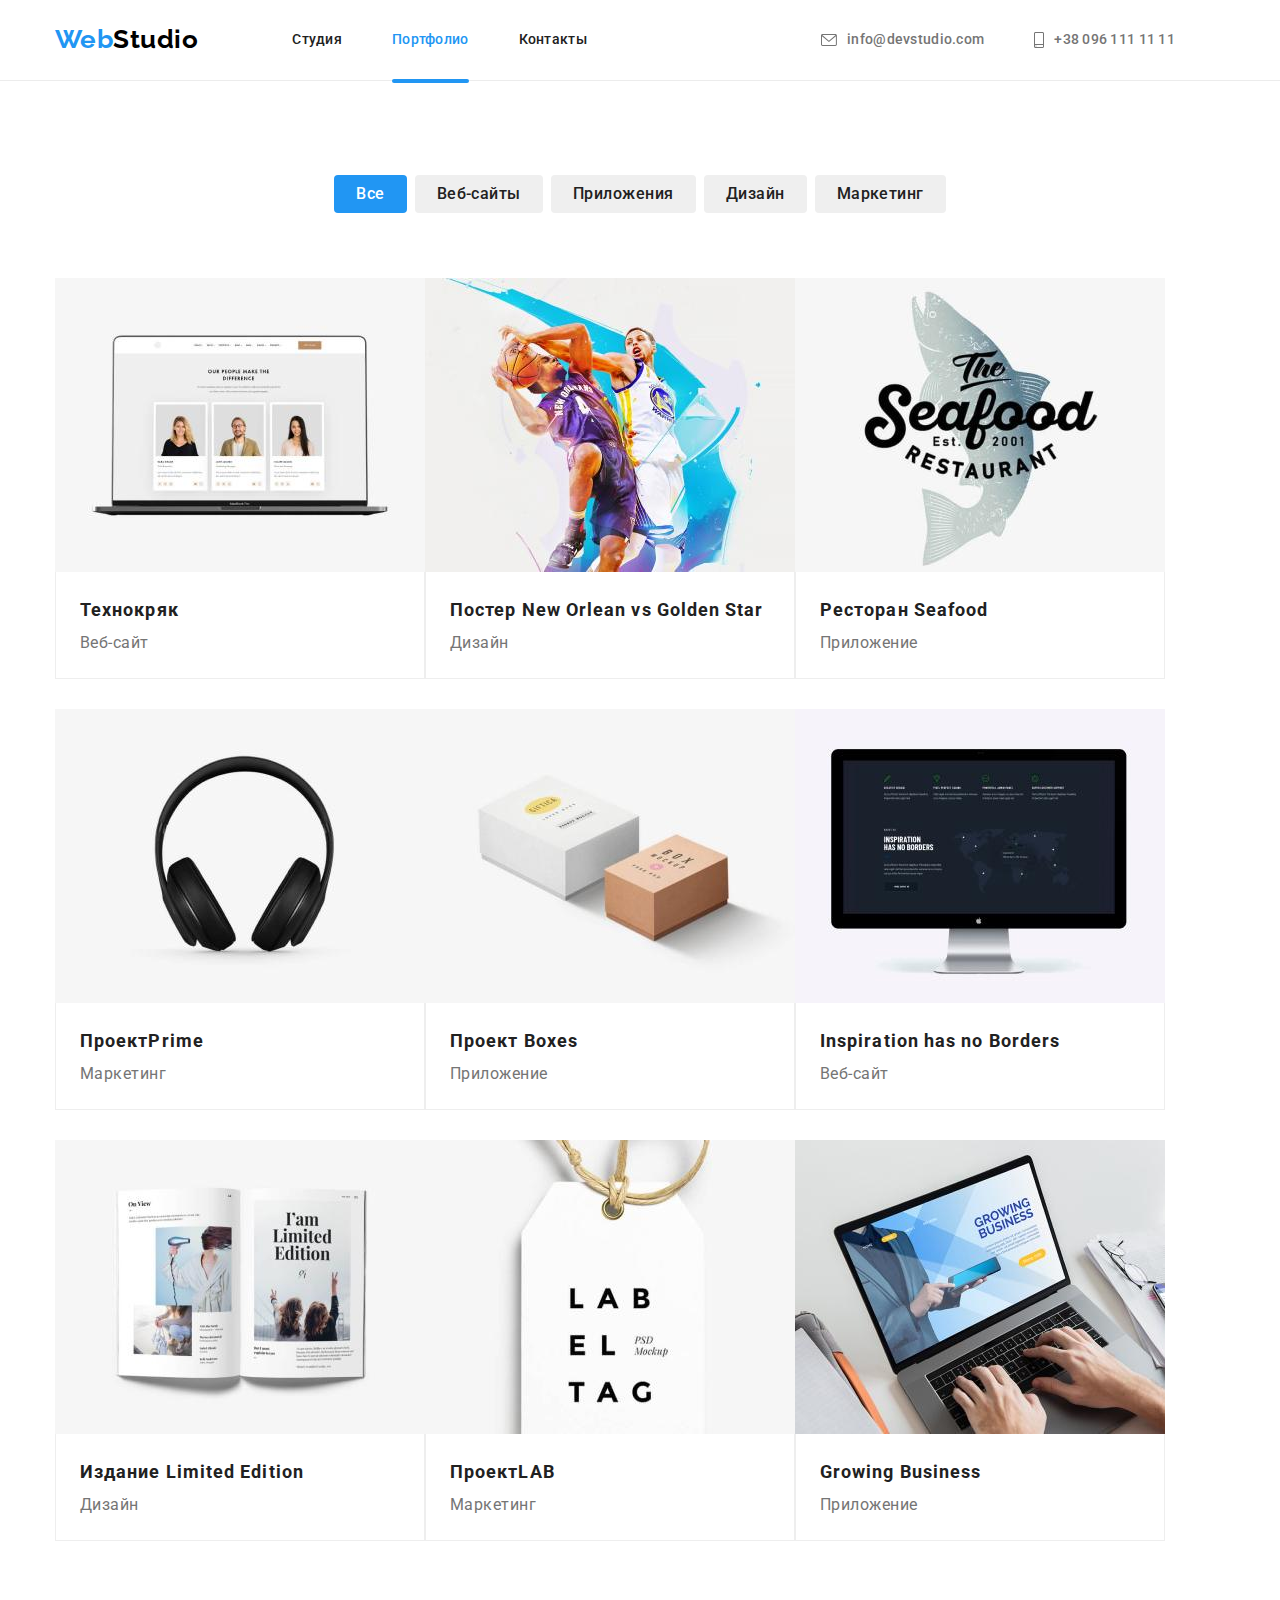
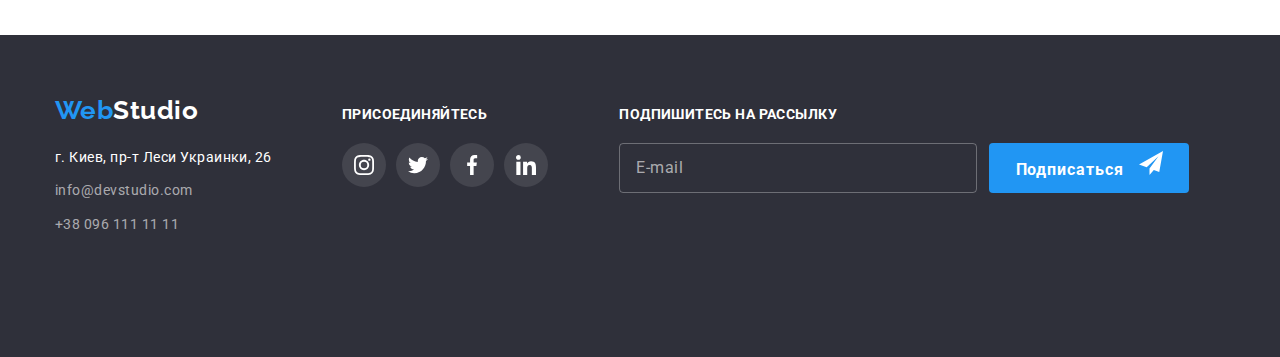
==== commit 56027921: "Homework 8" ====
--- a/portfolio.html
+++ b/portfolio.html
@@ -12,7 +12,7 @@
       rel="stylesheet"
     />
     <link rel="stylesheet" href="css/modern-normalize.css"/>
-    <link rel="stylesheet" href="./css/styles.css"/>
+  
     <link rel="stylesheet" href="css/main.min.css">
   </head>
   <body>
--- a/css/main.min.css
+++ b/css/main.min.css
@@ -1,2 +1,2 @@
-p,h1,h2,h3,h4,h5,h6,ul{margin:0;padding:0}:root{--main-title-color: #ffffff;--second-title-color: #212121;--main-text-color: #757575;--second-text-color: #ffffff;--third-text-color: rgba(255, 255, 255, 0.6);--accent-color: #2196f3;--btn-color: #ffffff;--second-btn-color: #212121;--dark-background-color: #2f303a}body{font-family:Roboto, sans-serif;letter-spacing:0.03em;background-color:#ffffff}.list{list-style:none}.link{text-decoration:none}.visually-hidden{position:absolute;white-space:nowrap;width:1px;height:1px;overflow:hidden;border:0;padding:0;clip:rect(0 0 0 0);clip-path:inset(50%);margin:-1px}img{display:block;max-width:100%;height:auto}.container{width:100%;padding-left:15px;padding-right:15px;margin:0 auto;min-width:320px}@media screen and (min-width: 480px){.container{width:480px}}@media screen and (min-width: 768px){.container{width:768px}}@media screen and (min-width: 1200px){.container{width:1200px}}.header{border-bottom:1px solid #ececec}.main-nav{display:flex}.header-list{display:flex;align-items:baseline}@media screen and (max-width: 767px){.header-list{display:none}}.header-contacts{display:flex;align-items:center;margin-left:auto}@media screen and (max-width: 767px){.header-contacts{display:none}}@media screen and (max-width: 767px) and (min-width: 768px){.header-contacts{display:flex;flex-direction:column;justify-content:center}}.header-contacts__mail{display:flex;align-items:center}.header-contacts__icon{margin-right:10px;fill:currentColor;transition:fill 250ms cubic-bezier(0.4, 0, 0.2, 1)}.header-contacts__icon:focus,.header-contacts__icon:hover{color:var(--accent-color);fill:var(--accent-color)}.header-contacts__item{display:flex;align-items:center}.header-container{display:flex;align-items:center}.logo{font-family:Raleway;font-style:normal;font-weight:bold;font-size:26px;line-height:1.19;color:#000000;margin-right:94px;padding-top:24px;padding-bottom:24px}.logo__text{color:var(--accent-color)}.header-list__link{font-weight:500;font-size:14px;line-height:1.14;letter-spacing:0.02em;color:var(--second-title-color);padding:32px 0;display:block;transition:color 250ms cubic-bezier(0.4, 0, 0.2, 1);position:relative}.header-list__link:hover,.header-list__link:focus{color:var(--accent-color)}.current-line::after{content:"";width:100%;height:4px;background-color:var(--accent-color);border-radius:2px;position:absolute;left:0;bottom:-3px}.current{color:var(--accent-color)}.header-list__item{margin-right:50px}.header-list__item:last-child{margin-right:0}.header-contacts__item{margin-right:50px}.header-contacts__link{font-weight:500;font-size:14px;line-height:1.14;letter-spacing:0.02em;color:var(--main-text-color);padding:32px 0;display:flex;align-items:center;transition:color 250ms cubic-bezier(0.4, 0, 0.2, 1)}.header-contacts__link:focus,.header-contacts__link:hover{color:var(--accent-color)}.open-menu-btn{border:none;background-color:transparent;margin-left:auto;right:15px;top:10px;fill:currentColor;transition:fill 250ms cubic-bezier(0.4, 0, 0.2, 1)}.open-menu-btn:hover,.open-menu-btn:focus{fill:var(--accent-color)}@media screen and (min-width: 768px){.open-menu-btn{display:none}}.close-menu-btn{position:absolute;border:none;background-color:transparent;display:flex;margin-left:auto;right:15px;top:10px;fill:currentColor;transition:fill 250ms cubic-bezier(0.4, 0, 0.2, 1)}.close-menu-btn:hover,.close-menu-btn:focus{fill:var(--accent-color)}.mob-menu{position:fixed;background-color:#ffffff;width:100vw;height:100vh;top:0;left:0;z-index:5;padding-top:48px;padding-bottom:48px;padding-left:40px}.mob-menu .container{display:flex;flex-direction:column;justify-content:space-between;height:100%}@media screen and (min-width: 768px){display:none}.mob-menu__item:not(:last-child){margin-bottom:32px}.mob-menu__link{font-weight:500;font-size:40px;line-height:1.14;letter-spacing:0.02em;color:var(--second-title-color)}.mob-contacts__item:not(:last-child){margin-bottom:32px}.mob-contacts__tel{color:var(--accent-color);font-weight:500;font-size:34px;line-height:1.16;letter-spacing:0.02em}.mob-contacts__mail{color:var(--main-text-color);font-weight:500;font-size:24px;line-height:1.16;letter-spacing:0.02em}.mob-menu-current__link{color:var(--accent-color)}.mob-socials{display:flex}.mob-socials__item{display:flex;flex-wrap:wrap;margin-top:64px;margin-right:10px;padding-right:10px}.mob-socials__item:not(:last-child){border-right:1px solid rgba(33,33,33,0.2)}.mob-socials__link{color:var(--accent-color);font-weight:500;font-size:14px;line-height:1.16;letter-spacing:0.02em}.hero{background-color:var(--dark-background-color);background-image:linear-gradient(rgba(47,48,58,0.4), rgba(47,48,58,0.4)),url(/images/hero-bg-mob-1x.png);text-align:center;background-repeat:no-repeat;background-size:cover;background-position:center;margin:0 auto}@media (min-device-pixel-ratio: 2), (min-resolution: 192dpi), (min-resolution: 2dppx){.hero{background-image:linear-gradient(rgba(47,48,58,0.4), rgba(47,48,58,0.4)),url(../images/hero-bg-mob-2x.png)}}@media screen and (min-width: 768px){.hero{background-color:var(--dark-background-color);background-image:linear-gradient(rgba(47,48,58,0.4), rgba(47,48,58,0.4)),url(/images/hero-bg-tab-1x.png);text-align:center;background-repeat:no-repeat;background-size:cover;background-position:center;margin:0 auto}}@media screen and (min-width: 768px) and (min-device-pixel-ratio: 2), screen and (min-width: 768px) and (min-resolution: 192dpi), screen and (min-width: 768px) and (min-resolution: 2dppx){.hero{background-image:linear-gradient(rgba(47,48,58,0.4), rgba(47,48,58,0.4)),url(../images/hero-bg-tab-2x.png)}}@media screen and (min-width: 1200px){.hero{background-color:var(--dark-background-color);background-image:linear-gradient(rgba(47,48,58,0.4), rgba(47,48,58,0.4)),url(/images/hero-bg-desk-1x.png);text-align:center;background-repeat:no-repeat;background-size:cover;background-position:center;margin:0 auto}}@media screen and (min-width: 1200px) and (min-device-pixel-ratio: 2), screen and (min-width: 1200px) and (min-resolution: 192dpi), screen and (min-width: 1200px) and (min-resolution: 2dppx){.hero{background-image:linear-gradient(rgba(47,48,58,0.4), rgba(47,48,58,0.4)),url(../images/hero-bg-desk-2x.png)}}.hero__title{font-weight:900;font-size:26px;line-height:1.61;text-align:center;letter-spacing:0.06em;color:var(--main-title-color);text-transform:uppercase;padding-top:118px;width:360px;margin:0 auto}.hero__btn{font-family:inherit;font-weight:700;font-size:16px;line-height:1.87;letter-spacing:0.06em;color:var(--btn-color);cursor:pointer;border:none;border-radius:4px;background-color:var(--accent-color);margin-top:30px;margin-bottom:118px;padding:10px 32px;transition:color 250ms cubic-bezier(0.4, 0, 0.2, 1),background-color 250ms cubic-bezier(0.4, 0, 0.2, 1)}.hero__btn:hover,.hero__btn:focus{color:var(--btn-color);background-color:#188ce8}.features{padding-top:60px;padding-bottom:60px}.features-list{margin-bottom:-30px}@media screen and (min-width: 768px){.features-list{display:flex;flex-wrap:wrap;margin-left:-30px}}.features-list__item{margin-bottom:30px}@media screen and (min-width: 768px){.features-list__item{width:calc(100% / 2 - 30px);margin-left:30px}}@media screen and (min-width: 1200px){.features-list__item{width:calc(100% / 4 - 30px)}}.features-list__subtitle{font-weight:700;font-size:14px;line-height:1.14;text-transform:uppercase;color:var(--second-title-color);margin-top:30px;margin-bottom:10px;text-align:center}.features-list__text{font-weight:400;font-size:14px;line-height:1.71;color:var(--main-text-color);letter-spacing:0.03em}.features-list__icon{background-color:#f5f4fa;border-radius:4px;display:flex;justify-content:center;align-items:center;width:450px;height:120px}@media screen and (min-width: 768px){.features-list__icon{width:354px}}@media screen and (min-width: 1200px){.features-list__icon{width:270px}}.about-us{padding-bottom:94px}@media screen and (max-width: 1199px){.about-us{display:none}}.about-us__list{display:flex;margin-right:-30px}.about-us__item{flex-basis:calc(100% / 3 - 30px);margin-right:30px;position:relative}.about-us__title{font-weight:700;font-size:36px;line-height:1.16;text-align:center;color:var(--second-title-color);margin-bottom:50px}.about-us__subtitle{display:flex;justify-content:center;align-items:center;height:70px;width:100%;font-weight:700;font-size:14px;line-height:1.14;vertical-align:top;text-transform:uppercase;color:var(--second-text-color);background-color:rgba(47,48,58,0.8);position:absolute;bottom:0}.our-command{background-color:#f5f4fa;padding-top:60px;padding-bottom:60px}@media screen and (min-width: 1200px){.our-command{padding-top:94px;padding-bottom:94px}}.our-command__title{margin-bottom:30px;font-weight:bold;font-size:36px;line-height:1.16;text-align:center;color:var(--second-title-color)}@media screen and (min-width: 1200px){.our-command__title{margin-bottom:52px}}.our-command__list{margin-bottom:-30px}@media screen and (min-width: 768px){.our-command__list{display:flex;flex-wrap:wrap;margin-right:-30px;margin-bottom:-30px}}@media screen and (min-width: 1200px){.our-command__list{display:flex;margin-right:-30px;margin-bottom:-30px}}.our-command__item{background-color:#ffffff;border-radius:4px;box-shadow:0px 1px 3px rgba(0,0,0,0.12),0px 1px 1px rgba(0,0,0,0.14),0px 2px 1px rgba(0,0,0,0.2);max-width:450px;margin-bottom:30px}@media screen and (min-width: 768px){.our-command__item{flex-basis:calc(100% / 2 - 30px);margin-right:30px;max-width:354px}}@media screen and (min-width: 1200px){.our-command__item{flex-basis:calc(100% / 4 - 30px);margin-right:30px;max-width:270px}}.our-command-list__content{margin:0 auto}.our-command-list__subtitle{font-weight:500;font-size:16px;line-height:1.18;text-align:center;color:var(--second-title-color);margin-bottom:10px;margin-top:30px}.our-command-list__text{font-weight:normal;font-size:16px;line-height:1.18;text-align:center;color:var(--main-text-color);margin-bottom:16px}@media screen and (min-width: 480px){.our-command-social-list{display:flex;justify-content:center;margin:16px 122px 0 122px}}@media screen and (min-width: 768px){.our-command-social-list{display:flex;justify-content:center;margin:16px 74px 24px 74px}}@media screen and (min-width: 1200px){.our-command-social-list{display:flex;justify-content:center}}.socials__item{width:44px;height:44px;flex-basis:calc(100% / 4 - 10px);margin-left:10px}.socials__link{width:100%;height:100%;border-radius:50%;display:flex;justify-content:center;align-items:center;color:#afb1b8;transition:background-color 250ms cubic-bezier(0.4, 0, 0.2, 1),color 250ms cubic-bezier(0.4, 0, 0.2, 1)}.socials__link:hover,.socials__link:focus{background-color:var(--accent-color);border-color:none}.socials__link:focus .socials__icon,.socials__link:hover .socials__icon{background-color:var(--accent-color);color:var(--second-text-color)}.socials__icon{fill:currentColor}.socials__link:focus .socials__icon,.socials__link:hover .socials__icon{background-color:var(--accent-color);color:var(--second-text-color)}.clients{padding-top:60px;padding-bottom:60px}@media screen and (min-width: 480px){.clients__title{font-style:700;font-size:28px;letter-spacing:0.03em;line-height:1.17;text-align:center;margin-bottom:30px}}.clients-list{display:flex;flex-wrap:wrap;margin:-15px}.clients-list__item{height:92px;width:calc(100% / 2 - 30px);margin:15px;align-items:center;display:flex;justify-content:center}@media screen and (min-width: 768px){.clients-list__item{width:calc(100% / 3 - 30px)}}@media screen and (min-width: 1200px){.clients-list__item{width:calc(100% / 6 - 30px)}}.clients-list__link{align-items:center;display:flex;justify-content:center;color:#afb1b8;width:100%;height:100%;border:1px solid #afb1b8;border-radius:4px;display:flex;justify-content:center;align-items:center;transition:border-color 250ms cubic-bezier(0.4, 0, 0.2, 1),color 250ms cubic-bezier(0.4, 0, 0.2, 1)}.clients-list__link:hover,.clients-list__link:focus{border-color:var(--accent-color)}.clients-list__logo{fill:currentColor}.clients-list__logo clients-list__logo,.clients-list__link:focus .clients-list__logo,.clients-list__link:hover .clients-list__logo{color:var(--accent-color)}.footer-wrap{margin:0 auto}@media screen and (min-width: 1200px){.footer-wrap{display:flex;align-items:baseline}}.footer{padding-top:60px;padding-bottom:60px;margin:0 auto;text-align:center;background-color:var(--dark-background-color)}@media screen and (min-width: 768px) and (max-width: 1199px){.footer__tablet{display:flex;justify-content:center;align-items:space-between}}@media screen and (min-width: 1200px){.footer__tablet{display:flex;justify-content:center;align-items:baseline;margin-bottom:0;margin-right:auto;text-align:left;margin-bottom:0;margin-right:auto}}.footer-logo{font-family:Raleway;font-style:normal;font-weight:bold;font-size:26px;line-height:1.19;color:#ffffff;margin-bottom:20px;display:block}.footer-logo__text{color:var(--accent-color)}.footer-contacts-list__item{margin-bottom:10px}.footer-contacts-list__item:last-child{margin-bottom:0}.footer-contacts-list__link{font-style:normal;font-weight:400;font-size:14px;line-height:1.71;color:var(--third-text-color);transition:color 250ms cubic-bezier(0.4, 0, 0.2, 1)}.footer-contacts-list__link:focus,.footer-contacts-list__link:hover{color:var(--accent-color)}.footer-contacts-list__adress{font-style:normal;font-weight:400;font-size:14px;line-height:1.71;color:var(--second-text-color)}.footer-contacts{display:block;margin-bottom:60px}@media screen and (min-width: 768px) and (max-width: 1199px){.footer-contacts{width:50%}}@media screen and (min-width: 1200px){.footer-contacts{margin-right:70px}}.footer-join{margin:0 auto}@media screen and (min-width: 768px) and (max-width: 1199px){.footer-join{width:50%}}@media screen and (min-width: 1200px){.footer-join{margin-right:auto}}.footer-join__title{font-weight:700;font-size:14px;line-height:1.14;vertical-align:top;letter-spacing:0.03em;color:var(--second-text-color);font-style:normal;margin-bottom:20px}.footer-social{display:flex;justify-content:center;align-items:flex-start;margin-bottom:60px}.footer-social__item{width:44px;height:44px}.footer-social__item+.footer-social__item{margin-left:10px}.footer-social__link{width:100%;height:100%;border-radius:50%;display:flex;justify-content:center;align-items:center;background-color:rgba(255,255,255,0.1);transition:background-color 250ms cubic-bezier(0.4, 0, 0.2, 1)}.footer-social__link:focus,.footer-social__link:hover{background-color:var(--accent-color)}.footer-social__icon{fill:var(--second-text-color)}.footer-subscribe__title{font-weight:700;font-size:14px;line-height:1.14;vertical-align:top;letter-spacing:0.03em;color:var(--second-text-color);font-style:normal;margin-bottom:20px}@media screen and (min-width: 768px) and (max-width: 1199px){.footer-form{display:flex;flex-direction:column;align-items:center}}@media screen and (min-width: 1200px){.footer-form{display:flex}}.footer-subscribe{margin:0 auto}@media screen and (min-width: 1200px){.footer-subscribe{display:flex;align-items:baseline;flex-direction:column}}.footer-form__input{border:1px solid rgba(255,255,255,0.3);background-color:transparent;border-radius:4px;width:358px;height:50px;padding:15px 16px;color:var(--second-text-color);margin-bottom:20px}.footer-form__input::placeholder{color:rgba(255,255,255,0.6);font-size:16px;line-height:1.25;font-weight:400;letter-spacing:0.03em}.footer-form__btn{font-family:inherit;font-weight:700;font-size:16px;font-style:normal;line-height:1.87;letter-spacing:0.06em;color:var(--btn-color);cursor:pointer;border:none;border-radius:4px;background-color:var(--accent-color);width:200px;height:50px;margin-left:12px;justify-content:center;align-items:center}.footer-form__icon{margin-left:10px}.samples{padding-top:60px;padding-bottom:60px}@media screen and (min-width: 768px){.samples{padding-top:94px;padding-bottom:94px}}.samples-list{display:flex;flex-wrap:wrap;margin-right:-8px;margin-bottom:-15px}@media screen and (min-width: 1200px){.samples-list{display:flex;justify-content:center;margin-bottom:50px;justify-content:center}}.samples-list__item{display:inline-flex;margin-right:8px;margin-bottom:15px}@media screen and (min-width: 1200px){.samples-list__item{margin-right:8px}}.samples-list__btn{font-family:inherit;font-style:normal;font-weight:500;font-size:16px;line-height:1.62;text-align:center;letter-spacing:0.03em;color:var(--second-btn-color);cursor:pointer;border:none;border-radius:4px;padding:6px 22px;transition:color 250ms cubic-bezier(0.4, 0, 0.2, 1),background-color 250ms cubic-bezier(0.4, 0, 0.2, 1),box-shadow 250ms cubic-bezier(0.4, 0, 0.2, 1)}.samples-list__btn:focus,.samples-list__btn:hover{color:var(--btn-color);background-color:var(--accent-color);box-shadow:0px 3px 1px rgba(0,0,0,0.1),0px 1px 2px rgba(0,0,0,0.08),0px 2px 2px rgba(0,0,0,0.12)}.samples-list__btn-current{background-color:var(--accent-color);color:var(--btn-color)}.sample-cards{margin-bottom:-30px;margin-top:46px}@media screen and (min-width: 1200px){.sample-cards{display:flex;flex-wrap:wrap}}.sample-cards__link{display:block;transition:box-shadow 250ms cubic-bezier(0.4, 0, 0.2, 1);position:relative}.sample-cards__link:hover,.sample-cards__link:focus{box-shadow:0px 1px 1px rgba(0,0,0,0.12),0px 4px 4px rgba(0,0,0,0.06),1px 4px 6px rgba(0,0,0,0.16)}.sample-cards__item{margin-bottom:30px;transition:box-shadow 250ms cubic-bezier(0.4, 0, 0.2, 1)}.card-content{padding:20px 24px;border:1px solid #eeeeee;border-top:0}.card-content__title{font-weight:700;font-size:18px;line-height:2;letter-spacing:0.06em;color:var(--second-title-color)}.card-content__text{font-weight:normal;font-size:16px;line-height:1.87;color:var(--main-text-color)}.sample-cards__wrap{position:relative;overflow:hidden}.sample-cards__text{position:absolute;top:0;left:0;font-size:18px;line-height:1.33;letter-spacing:0.03em;color:var(--second-text-color);background-color:rgba(33,150,243,0.9);padding:63px 24px;height:100%;transform:translateY(100%);transition:transform 250ms cubic-bezier(0.4, 0, 0.2, 1),opacity 250ms cubic-bezier(0.4, 0, 0.2, 1);opacity:0}.sample-cards__link:hover .sample-cards__text,.sample-cards__link:focus .sample-cards__text{transform:translateY(0);opacity:1}.backdrop{width:100vw;height:100vh;background-color:rgba(0,0,0,0.1);position:fixed;top:0;left:0;transition:opacity 350ms, visibility 350ms}.backdrop.is-hidden .modal{transform:scale(1.5) rotate(180deg)}.modal{max-width:450px;width:100%;min-height:609px;background-color:var(--second-text-color);border-radius:4px;position:absolute;top:50%;left:50%;transform:scale(1) rotate(0) translate(-50%, -50%);transition:transform 350ms;padding:40px}.modal__close{position:absolute;top:8px;right:8px;width:30px;height:30px;background-color:transparent;border:1px solid rgba(0,0,0,0.1);border-radius:50%;display:flex;justify-content:center;align-items:center}.modal__icon{fill:currentColor;transition:fill 250ms cubic-bezier(0.4, 0, 0.2, 1)}.modal__icon:hover,.modal__icon:focus{fill:var(--accent-color)}.is-hidden{visibility:hidden;opacity:0;pointer-events:none}.modal__title{font-weight:700;font-size:20px;line-height:1.15;letter-spacing:0.03em;color:var(--second-title-color);text-align:center;margin-bottom:12px}.modal-form__field{margin-bottom:10px}.modal-form__wrap{position:relative}.modal-form__icon{position:absolute;top:50%;transform:translateY(-50%);left:0;margin-left:15px;transition:fill 250ms cubic-bezier(0.4, 0, 0.2, 1)}.modal-form__input:hover+.modal-form__icon,.modal-form__input:focus+.modal-form__icon{fill:var(--accent-color)}.modal-form__input{width:100%;height:40px;border:1px solid rgba(33,33,33,0.2);border-radius:4px;padding-left:42px;outline:none;background-color:transparent;transition:border-color 250ms cubic-bezier(0.4, 0, 0.2, 1)}.modal-form__input:focus,.modal-form__input:hover{border-color:var(--accent-color)}.modal-form__text{font-weight:400;font-size:12px;line-height:1.14;color:var(--main-text-color);margin-bottom:4px;display:block}.modal-form__comment{width:100%;height:120px;border:1px solid rgba(33,33,33,0.2);border-radius:4px;outline:none;padding:12px 16px;resize:none;background-color:transparent;margin-bottom:20px}.modal-form__comment::placeholder{color:rgba(117,117,117,0.5);font-size:12px;font-weight:400;line-height:1.16}.modal-form__comment:focus,.modal-form__comment:hover{border-color:var(--accent-color)}.modal__btn{font-family:inherit;font-weight:700;font-size:16px;line-height:1.87;letter-spacing:0.06em;color:var(--btn-color);cursor:pointer;border:none;border-radius:4px;background-color:var(--accent-color);padding:10px 55px;display:block;margin:0 auto;box-shadow:0px 4px 4px rgba(0,0,0,0.15);transition:color 250ms cubic-bezier(0.4, 0, 0.2, 1),background-color 250ms cubic-bezier(0.4, 0, 0.2, 1),box-shadow 250ms cubic-bezier(0.4, 0, 0.2, 1);margin-top:30px}.modal__btn:focus,.modal__btn:hover{color:var(--btn-color);background-color:#188ce8;box-shadow:0px 4px 4px rgba(0,0,0,0.15)}.modal-check__text{width:100%;font-weight:400;font-size:12px;line-height:1.16;color:var(--main-text-color);letter-spacing:0.03em;display:flex;justify-content:center;align-items:baseline;text-align:center}.modal-check__text span{width:16px;height:15px;border:2px solid #000000;margin-right:5px;border-radius:2px;letter-spacing:0.03em;display:flex;justify-content:center;align-items:center}@media screen and (min-width: 1200px){.modal-check__text{font-size:14px;line-height:1.46}}.modal-check{transition:border 250ms cubic-bezier(0.4, 0, 0.2, 1)}.modal-check:checked+.modal-check__text span{background-color:var(--accent-color);border:none}.modal-check:focus+.modal-check__text span{border:1px solid var(--accent-color)}.modal-check__icon{fill:transparent}.modal-check:checked+.modal-check__text .modal-check__icon{fill:#ffffff}.modal-check__link{color:var(--accent-color);text-decoration-skip-ink:none}
+p,h1,h2,h3,h4,h5,h6,ul{margin:0;padding:0}:root{--main-title-color: #ffffff;--second-title-color: #212121;--main-text-color: #757575;--second-text-color: #ffffff;--third-text-color: rgba(255, 255, 255, 0.6);--accent-color: #2196f3;--btn-color: #ffffff;--second-btn-color: #212121;--dark-background-color: #2f303a}body{font-family:Roboto, sans-serif;letter-spacing:0.03em;background-color:#ffffff}.list{list-style:none}.link{text-decoration:none}.visually-hidden{position:absolute;white-space:nowrap;width:1px;height:1px;overflow:hidden;border:0;padding:0;clip:rect(0 0 0 0);clip-path:inset(50%);margin:-1px}img{display:block;max-width:100%;height:auto}.container{width:100%;padding-left:15px;padding-right:15px;margin:0 auto;min-width:320px}@media screen and (min-width: 480px){.container{width:480px}}@media screen and (min-width: 768px){.container{width:768px}}@media screen and (min-width: 1200px){.container{width:1200px}}.header{border-bottom:1px solid #ececec}.main-nav{display:flex}.header-list{display:flex;align-items:baseline}@media screen and (max-width: 767px){.header-list{display:none}}@media screen and (max-width: 767px){.header-contacts{display:none}}@media screen and (min-width: 768px){.header-contacts{display:flex;flex-direction:column;justify-content:center;margin-left:auto}}@media screen and (min-width: 1200px){.header-contacts{display:flex;align-items:center;margin-left:auto;flex-direction:row}}.header-contacts__mail{display:flex;align-items:center}.header-contacts__icon{margin-right:10px;fill:currentColor;transition:fill 250ms cubic-bezier(0.4, 0, 0.2, 1)}.header-contacts__icon:focus,.header-contacts__icon:hover{color:var(--accent-color);fill:var(--accent-color)}@media screen and (min-width: 1200px){.header-contacts__item{display:flex;align-items:center}}.header-container{display:flex;align-items:center}.logo{font-family:Raleway;font-style:normal;font-weight:bold;font-size:26px;line-height:1.19;color:#000000;margin-right:88px;padding-top:24px;padding-bottom:24px}@media screen and (min-width: 1200px){.logo{margin-right:94px}}.logo__text{color:var(--accent-color)}.header-list__link{font-weight:500;font-size:14px;line-height:1.14;letter-spacing:0.02em;color:var(--second-title-color);padding:32px 0;display:block;transition:color 250ms cubic-bezier(0.4, 0, 0.2, 1);position:relative}.header-list__link:hover,.header-list__link:focus{color:var(--accent-color)}.current-line::after{content:"";width:100%;height:4px;background-color:var(--accent-color);border-radius:2px;position:absolute;left:0;bottom:-3px}.current{color:var(--accent-color)}.header-list__item{margin-right:50px}.header-list__item:last-child{margin-right:0}@media screen and (min-width: 1200px){.header-contacts__item{margin-right:50px}}.header-contacts__link{font-weight:500;font-size:14px;line-height:1.14;letter-spacing:0.02em;color:var(--main-text-color);display:flex;align-items:center;transition:color 250ms cubic-bezier(0.4, 0, 0.2, 1)}.header-contacts__link:focus,.header-contacts__link:hover{color:var(--accent-color)}.header-contacts__link:focus:not(:last-child),.header-contacts__link:hover:not(:last-child){margin-bottom:10px}@media screen and (min-width: 1200px){.header-contacts__link{display:flex;align-items:center}}.open-menu-btn{border:none;background-color:transparent;margin-left:auto;right:15px;top:10px;fill:currentColor;transition:fill 250ms cubic-bezier(0.4, 0, 0.2, 1)}.open-menu-btn:hover,.open-menu-btn:focus{fill:var(--accent-color)}@media screen and (min-width: 768px){.open-menu-btn{display:none}}.close-menu-btn{position:absolute;border:none;background-color:transparent;display:flex;margin-left:auto;right:15px;top:10px;fill:currentColor;transition:fill 250ms cubic-bezier(0.4, 0, 0.2, 1)}.close-menu-btn:hover,.close-menu-btn:focus{fill:var(--accent-color)}.mob-menu{position:fixed;background-color:#ffffff;width:100vw;height:100vh;top:0;left:0;z-index:5;padding-top:48px;padding-bottom:48px;padding-left:40px}.mob-menu .container{display:flex;flex-direction:column;justify-content:space-between;height:100%}@media screen and (min-width: 768px){display:none}.mob-menu__item:not(:last-child){margin-bottom:32px}.mob-menu__link{font-weight:500;font-size:40px;line-height:1.14;letter-spacing:0.02em;color:var(--second-title-color)}.mob-contacts__item:not(:last-child){margin-bottom:32px}.mob-contacts__tel{color:var(--accent-color);font-weight:500;font-size:34px;line-height:1.16;letter-spacing:0.02em}.mob-contacts__mail{color:var(--main-text-color);font-weight:500;font-size:24px;line-height:1.16;letter-spacing:0.02em}.mob-menu-current__link{color:var(--accent-color)}.mob-socials{display:flex}.mob-socials__item{display:flex;flex-wrap:wrap;margin-top:64px;margin-right:10px;padding-right:10px}.mob-socials__item:not(:last-child){border-right:1px solid rgba(33,33,33,0.2)}.mob-socials__link{color:var(--accent-color);font-weight:500;font-size:14px;line-height:1.16;letter-spacing:0.02em}.hero{background-color:var(--dark-background-color);background-image:linear-gradient(rgba(47,48,58,0.4), rgba(47,48,58,0.4)),url(/images/hero-bg-mob-1x.png);text-align:center;background-repeat:no-repeat;background-size:cover;background-position:center;margin:0 auto;min-width:320px;height:400px}@media (min-device-pixel-ratio: 2), (min-resolution: 192dpi), (min-resolution: 2dppx){.hero{background-image:linear-gradient(rgba(47,48,58,0.4), rgba(47,48,58,0.4)),url(../images/hero-bg-mob-2x.png)}}@media screen and (min-width: 768px){.hero{background-color:var(--dark-background-color);background-image:linear-gradient(rgba(47,48,58,0.4), rgba(47,48,58,0.4)),url(/images/hero-bg-tab-1x.png);text-align:center;background-repeat:no-repeat;background-size:cover;background-position:center;margin:0 auto}}@media screen and (min-width: 768px) and (min-device-pixel-ratio: 2), screen and (min-width: 768px) and (min-resolution: 192dpi), screen and (min-width: 768px) and (min-resolution: 2dppx){.hero{background-image:linear-gradient(rgba(47,48,58,0.4), rgba(47,48,58,0.4)),url(../images/hero-bg-tab-2x.png)}}@media screen and (min-width: 1200px){.hero{background-color:var(--dark-background-color);background-image:linear-gradient(rgba(47,48,58,0.4), rgba(47,48,58,0.4)),url(/images/hero-bg-desk-1x.png);text-align:center;background-repeat:no-repeat;background-size:cover;background-position:center;margin:0 auto}}@media screen and (min-width: 1200px) and (min-device-pixel-ratio: 2), screen and (min-width: 1200px) and (min-resolution: 192dpi), screen and (min-width: 1200px) and (min-resolution: 2dppx){.hero{background-image:linear-gradient(rgba(47,48,58,0.4), rgba(47,48,58,0.4)),url(../images/hero-bg-desk-2x.png)}}.hero__title{font-weight:900;font-size:26px;line-height:1.61;text-align:center;letter-spacing:0.06em;color:var(--main-title-color);text-transform:uppercase;padding-top:118px;max-width:360px;margin:0 auto}.hero__btn{font-family:inherit;font-weight:700;font-size:16px;line-height:1.87;letter-spacing:0.06em;color:var(--btn-color);cursor:pointer;border:none;border-radius:4px;background-color:var(--accent-color);margin-top:30px;margin-bottom:118px;padding:10px 32px;transition:color 250ms cubic-bezier(0.4, 0, 0.2, 1),background-color 250ms cubic-bezier(0.4, 0, 0.2, 1)}.hero__btn:hover,.hero__btn:focus{color:var(--btn-color);background-color:#188ce8}.features{padding-top:60px;padding-bottom:60px}.features-list{margin-bottom:-30px}@media screen and (min-width: 768px){.features-list{display:flex;flex-wrap:wrap;margin-left:-30px}}.features-list__item{margin-bottom:30px}@media screen and (min-width: 768px){.features-list__item{width:calc(100% / 2 - 30px);margin-left:30px}}@media screen and (min-width: 1200px){.features-list__item{width:calc(100% / 4 - 30px)}}.features-list__subtitle{font-weight:700;font-size:14px;line-height:1.14;text-transform:uppercase;color:var(--second-title-color);margin-top:30px;margin-bottom:10px;text-align:center}.features-list__text{font-weight:400;font-size:14px;line-height:1.71;color:var(--main-text-color);letter-spacing:0.03em}.features-list__icon{background-color:#f5f4fa;border-radius:4px;display:flex;justify-content:center;align-items:center;width:450px;height:120px}@media screen and (min-width: 768px){.features-list__icon{width:354px}}@media screen and (min-width: 1200px){.features-list__icon{width:270px}}.about-us{padding-bottom:94px}@media screen and (max-width: 1199px){.about-us{display:none}}.about-us__list{display:flex;margin-right:-30px}.about-us__item{flex-basis:calc(100% / 3 - 30px);margin-right:30px;position:relative}.about-us__title{font-weight:700;font-size:36px;line-height:1.16;text-align:center;color:var(--second-title-color);margin-bottom:50px}.about-us__subtitle{display:flex;justify-content:center;align-items:center;height:70px;width:100%;font-weight:700;font-size:14px;line-height:1.14;vertical-align:top;text-transform:uppercase;color:var(--second-text-color);background-color:rgba(47,48,58,0.8);position:absolute;bottom:0}.our-command{background-color:#f5f4fa;padding-top:60px;padding-bottom:60px}@media screen and (min-width: 1200px){.our-command{padding-top:94px;padding-bottom:94px}}.our-command__title{margin-bottom:30px;font-weight:bold;font-size:36px;line-height:1.16;text-align:center;color:var(--second-title-color)}@media screen and (min-width: 1200px){.our-command__title{margin-bottom:52px}}.our-command__list{margin-bottom:-30px}@media screen and (min-width: 768px){.our-command__list{display:flex;flex-wrap:wrap;margin-right:-30px;margin-bottom:-30px}}@media screen and (min-width: 1200px){.our-command__list{display:flex;margin-right:-30px;margin-bottom:-30px}}.our-command__item{background-color:#ffffff;border-radius:4px;box-shadow:0px 1px 3px rgba(0,0,0,0.12),0px 1px 1px rgba(0,0,0,0.14),0px 2px 1px rgba(0,0,0,0.2);max-width:450px;margin-bottom:30px}@media screen and (min-width: 768px){.our-command__item{flex-basis:calc(100% / 2 - 30px);margin-right:30px;max-width:354px}}@media screen and (min-width: 1200px){.our-command__item{flex-basis:calc(100% / 4 - 30px);margin-right:30px;max-width:270px}}.our-command-list__content{margin:0 auto}.our-command-list__subtitle{font-weight:500;font-size:16px;line-height:1.18;text-align:center;color:var(--second-title-color);margin-bottom:10px;margin-top:30px}.our-command-list__text{font-weight:normal;font-size:16px;line-height:1.18;text-align:center;color:var(--main-text-color);margin-bottom:16px}@media screen and (min-width: 480px){.our-command-social-list{display:flex;justify-content:center;margin:16px 122px 0 122px}}@media screen and (min-width: 768px){.our-command-social-list{display:flex;justify-content:center;margin:16px 74px 24px 74px}}@media screen and (min-width: 1200px){.our-command-social-list{display:flex;justify-content:center}}.socials__item{width:44px;height:44px;flex-basis:calc(100% / 4 - 10px);margin-left:10px}.socials__link{width:100%;height:100%;border-radius:50%;display:flex;justify-content:center;align-items:center;color:#afb1b8;transition:background-color 250ms cubic-bezier(0.4, 0, 0.2, 1),color 250ms cubic-bezier(0.4, 0, 0.2, 1)}.socials__link:hover,.socials__link:focus{background-color:var(--accent-color);border-color:none}.socials__link:focus .socials__icon,.socials__link:hover .socials__icon{background-color:var(--accent-color);color:var(--second-text-color)}.socials__icon{fill:currentColor}.socials__link:focus .socials__icon,.socials__link:hover .socials__icon{background-color:var(--accent-color);color:var(--second-text-color)}.clients{padding-top:60px;padding-bottom:60px}@media screen and (min-width: 1200px){.clients{padding-top:94px;padding-bottom:94px}}@media screen and (min-width: 480px){.clients__title{font-style:700;font-size:28px;letter-spacing:0.03em;line-height:1.17;text-align:center;margin-bottom:30px}}.clients-list{display:flex;flex-wrap:wrap;margin:-15px}.clients-list__item{height:92px;width:calc(100% / 2 - 30px);margin:15px;align-items:center;display:flex;justify-content:center}@media screen and (min-width: 768px){.clients-list__item{width:calc(100% / 3 - 30px)}}@media screen and (min-width: 1200px){.clients-list__item{width:calc(100% / 6 - 30px)}}.clients-list__link{align-items:center;display:flex;justify-content:center;color:#afb1b8;width:100%;height:100%;border:1px solid #afb1b8;border-radius:4px;display:flex;justify-content:center;align-items:center;transition:border-color 250ms cubic-bezier(0.4, 0, 0.2, 1),color 250ms cubic-bezier(0.4, 0, 0.2, 1)}.clients-list__link:hover,.clients-list__link:focus{border-color:var(--accent-color)}.clients-list__logo{fill:currentColor}.clients-list__logo clients-list__logo,.clients-list__link:focus .clients-list__logo,.clients-list__link:hover .clients-list__logo{color:var(--accent-color)}.footer-wrap{margin:0 auto}@media screen and (min-width: 1200px){.footer-wrap{display:flex;align-items:baseline}}.footer{padding-top:60px;padding-bottom:60px;margin:0 auto;text-align:center;background-color:var(--dark-background-color)}@media screen and (min-width: 768px) and (max-width: 1199px){.footer__tablet{display:flex;justify-content:center;align-items:space-between}}@media screen and (min-width: 1200px){.footer__tablet{display:flex;justify-content:center;align-items:baseline;margin-bottom:0;margin-right:auto;text-align:left;margin-bottom:0;margin-right:auto}}.footer-logo{font-family:Raleway;font-style:normal;font-weight:bold;font-size:26px;line-height:1.19;color:#ffffff;margin-bottom:20px;display:block}.footer-logo__text{color:var(--accent-color)}.footer-contacts-list__item{margin-bottom:10px}.footer-contacts-list__item:last-child{margin-bottom:0}.footer-contacts-list__link{font-style:normal;font-weight:400;font-size:14px;line-height:1.71;color:var(--third-text-color);transition:color 250ms cubic-bezier(0.4, 0, 0.2, 1)}.footer-contacts-list__link:focus,.footer-contacts-list__link:hover{color:var(--accent-color)}.footer-contacts-list__adress{font-style:normal;font-weight:400;font-size:14px;line-height:1.71;color:var(--second-text-color)}.footer-contacts{display:block;margin-bottom:60px}@media screen and (min-width: 768px) and (max-width: 1199px){.footer-contacts{width:50%}}@media screen and (min-width: 1200px){.footer-contacts{margin-right:70px}}.footer-join{margin:0 auto}@media screen and (min-width: 768px) and (max-width: 1199px){.footer-join{width:50%}}@media screen and (min-width: 1200px){.footer-join{margin-right:auto}}.footer-join__title{font-weight:700;font-size:14px;line-height:1.14;vertical-align:top;letter-spacing:0.03em;color:var(--second-text-color);font-style:normal;margin-bottom:20px}.footer-social{display:flex;justify-content:center;align-items:flex-start;margin-bottom:60px}.footer-social__item{width:44px;height:44px}.footer-social__item+.footer-social__item{margin-left:10px}.footer-social__link{width:100%;height:100%;border-radius:50%;display:flex;justify-content:center;align-items:center;background-color:rgba(255,255,255,0.1);transition:background-color 250ms cubic-bezier(0.4, 0, 0.2, 1)}.footer-social__link:focus,.footer-social__link:hover{background-color:var(--accent-color)}.footer-social__icon{fill:var(--second-text-color)}.footer-subscribe__title{font-weight:700;font-size:14px;line-height:1.14;vertical-align:top;letter-spacing:0.03em;color:var(--second-text-color);font-style:normal;margin-bottom:20px}@media screen and (min-width: 768px) and (max-width: 1199px){.footer-form{display:flex;flex-direction:column;align-items:center}}@media screen and (min-width: 1200px){.footer-form{display:flex}}.footer-subscribe{margin:0 auto}@media screen and (min-width: 1200px){.footer-subscribe{display:flex;align-items:baseline;flex-direction:column}}.footer-form__input{border:1px solid rgba(255,255,255,0.3);background-color:transparent;border-radius:4px;width:358px;height:50px;padding:15px 16px;color:var(--second-text-color);margin-bottom:20px}.footer-form__input::placeholder{color:rgba(255,255,255,0.6);font-size:16px;line-height:1.25;font-weight:400;letter-spacing:0.03em}.footer-form__btn{font-family:inherit;font-weight:700;font-size:16px;font-style:normal;line-height:1.87;letter-spacing:0.06em;color:var(--btn-color);cursor:pointer;border:none;border-radius:4px;background-color:var(--accent-color);width:200px;height:50px;margin-left:12px;justify-content:center;align-items:center}.footer-form__icon{margin-left:10px}.samples{padding-top:60px;padding-bottom:60px}@media screen and (min-width: 768px){.samples{padding-top:94px;padding-bottom:94px}}.samples-list{display:flex;flex-wrap:wrap;margin-right:-8px;margin-bottom:-15px}@media screen and (min-width: 1200px){.samples-list{display:flex;justify-content:center;margin-bottom:50px;justify-content:center}}.samples-list__item{display:inline-flex;margin-right:8px;margin-bottom:15px}@media screen and (min-width: 1200px){.samples-list__item{margin-right:8px}}.samples-list__btn{font-family:inherit;font-style:normal;font-weight:500;font-size:16px;line-height:1.62;text-align:center;letter-spacing:0.03em;color:var(--second-btn-color);cursor:pointer;border:none;border-radius:4px;padding:6px 22px;transition:color 250ms cubic-bezier(0.4, 0, 0.2, 1),background-color 250ms cubic-bezier(0.4, 0, 0.2, 1),box-shadow 250ms cubic-bezier(0.4, 0, 0.2, 1)}.samples-list__btn:focus,.samples-list__btn:hover{color:var(--btn-color);background-color:var(--accent-color);box-shadow:0px 3px 1px rgba(0,0,0,0.1),0px 1px 2px rgba(0,0,0,0.08),0px 2px 2px rgba(0,0,0,0.12)}.samples-list__btn-current{background-color:var(--accent-color);color:var(--btn-color)}.sample-cards{margin-bottom:-30px;margin-top:46px}@media screen and (min-width: 1200px){.sample-cards{display:flex;flex-wrap:wrap}}.sample-cards__link{display:block;transition:box-shadow 250ms cubic-bezier(0.4, 0, 0.2, 1);position:relative}.sample-cards__link:hover,.sample-cards__link:focus{box-shadow:0px 1px 1px rgba(0,0,0,0.12),0px 4px 4px rgba(0,0,0,0.06),1px 4px 6px rgba(0,0,0,0.16)}.sample-cards__item{margin-bottom:30px;transition:box-shadow 250ms cubic-bezier(0.4, 0, 0.2, 1)}.card-content{padding:20px 24px;border:1px solid #eeeeee;border-top:0}.card-content__title{font-weight:700;font-size:18px;line-height:2;letter-spacing:0.06em;color:var(--second-title-color)}.card-content__text{font-weight:normal;font-size:16px;line-height:1.87;color:var(--main-text-color)}.sample-cards__wrap{position:relative;overflow:hidden}.sample-cards__text{position:absolute;top:0;left:0;font-size:18px;line-height:1.33;letter-spacing:0.03em;color:var(--second-text-color);background-color:rgba(33,150,243,0.9);padding:63px 24px;height:100%;transform:translateY(100%);transition:transform 250ms cubic-bezier(0.4, 0, 0.2, 1),opacity 250ms cubic-bezier(0.4, 0, 0.2, 1);opacity:0}.sample-cards__link:hover .sample-cards__text,.sample-cards__link:focus .sample-cards__text{transform:translateY(0);opacity:1}.backdrop{width:100vw;height:100vh;background-color:rgba(0,0,0,0.1);position:fixed;top:0;left:0;transition:opacity 350ms, visibility 350ms}.backdrop.is-hidden .modal{transform:scale(1.5) rotate(180deg)}.modal{max-width:450px;width:100%;min-height:609px;background-color:var(--second-text-color);border-radius:4px;position:absolute;top:50%;left:50%;transform:scale(1) rotate(0) translate(-50%, -50%);transition:transform 350ms;padding:40px}.modal__close{position:absolute;top:8px;right:8px;width:30px;height:30px;background-color:transparent;border:1px solid rgba(0,0,0,0.1);border-radius:50%;display:flex;justify-content:center;align-items:center}.modal__icon{fill:currentColor;transition:fill 250ms cubic-bezier(0.4, 0, 0.2, 1)}.modal__icon:hover,.modal__icon:focus{fill:var(--accent-color)}.is-hidden{visibility:hidden;opacity:0;pointer-events:none}.modal__title{font-weight:700;font-size:20px;line-height:1.15;letter-spacing:0.03em;color:var(--second-title-color);text-align:center;margin-bottom:12px}.modal-form__field{margin-bottom:10px}.modal-form__wrap{position:relative}.modal-form__icon{position:absolute;top:50%;transform:translateY(-50%);left:0;margin-left:15px;transition:fill 250ms cubic-bezier(0.4, 0, 0.2, 1)}.modal-form__input:hover+.modal-form__icon,.modal-form__input:focus+.modal-form__icon{fill:var(--accent-color)}.modal-form__input{width:100%;height:40px;border:1px solid rgba(33,33,33,0.2);border-radius:4px;padding-left:42px;outline:none;background-color:transparent;transition:border-color 250ms cubic-bezier(0.4, 0, 0.2, 1)}.modal-form__input:focus,.modal-form__input:hover{border-color:var(--accent-color)}.modal-form__text{font-weight:400;font-size:12px;line-height:1.14;color:var(--main-text-color);margin-bottom:4px;display:block}.modal-form__comment{width:100%;height:120px;border:1px solid rgba(33,33,33,0.2);border-radius:4px;outline:none;padding:12px 16px;resize:none;background-color:transparent;margin-bottom:20px}.modal-form__comment::placeholder{color:rgba(117,117,117,0.5);font-size:12px;font-weight:400;line-height:1.16}.modal-form__comment:focus,.modal-form__comment:hover{border-color:var(--accent-color)}.modal__btn{font-family:inherit;font-weight:700;font-size:16px;line-height:1.87;letter-spacing:0.06em;color:var(--btn-color);cursor:pointer;border:none;border-radius:4px;background-color:var(--accent-color);padding:10px 55px;display:block;margin:0 auto;box-shadow:0px 4px 4px rgba(0,0,0,0.15);transition:color 250ms cubic-bezier(0.4, 0, 0.2, 1),background-color 250ms cubic-bezier(0.4, 0, 0.2, 1),box-shadow 250ms cubic-bezier(0.4, 0, 0.2, 1);margin-top:30px}.modal__btn:focus,.modal__btn:hover{color:var(--btn-color);background-color:#188ce8;box-shadow:0px 4px 4px rgba(0,0,0,0.15)}.modal-check__text{width:100%;font-weight:400;font-size:12px;line-height:1.16;color:var(--main-text-color);letter-spacing:0.03em;display:flex;justify-content:center;align-items:baseline;text-align:center}.modal-check__text span{width:16px;height:15px;border:2px solid #000000;margin-right:5px;border-radius:2px;letter-spacing:0.03em;display:flex;justify-content:center;align-items:center}@media screen and (min-width: 1200px){.modal-check__text{font-size:14px;line-height:1.46}}.modal-check{transition:border 250ms cubic-bezier(0.4, 0, 0.2, 1)}.modal-check:checked+.modal-check__text span{background-color:var(--accent-color);border:none}.modal-check:focus+.modal-check__text span{border:1px solid var(--accent-color)}.modal-check__icon{fill:transparent}.modal-check:checked+.modal-check__text .modal-check__icon{fill:#ffffff}.modal-check__link{color:var(--accent-color);text-decoration-skip-ink:none}
 /*# sourceMappingURL=main.min.css.map */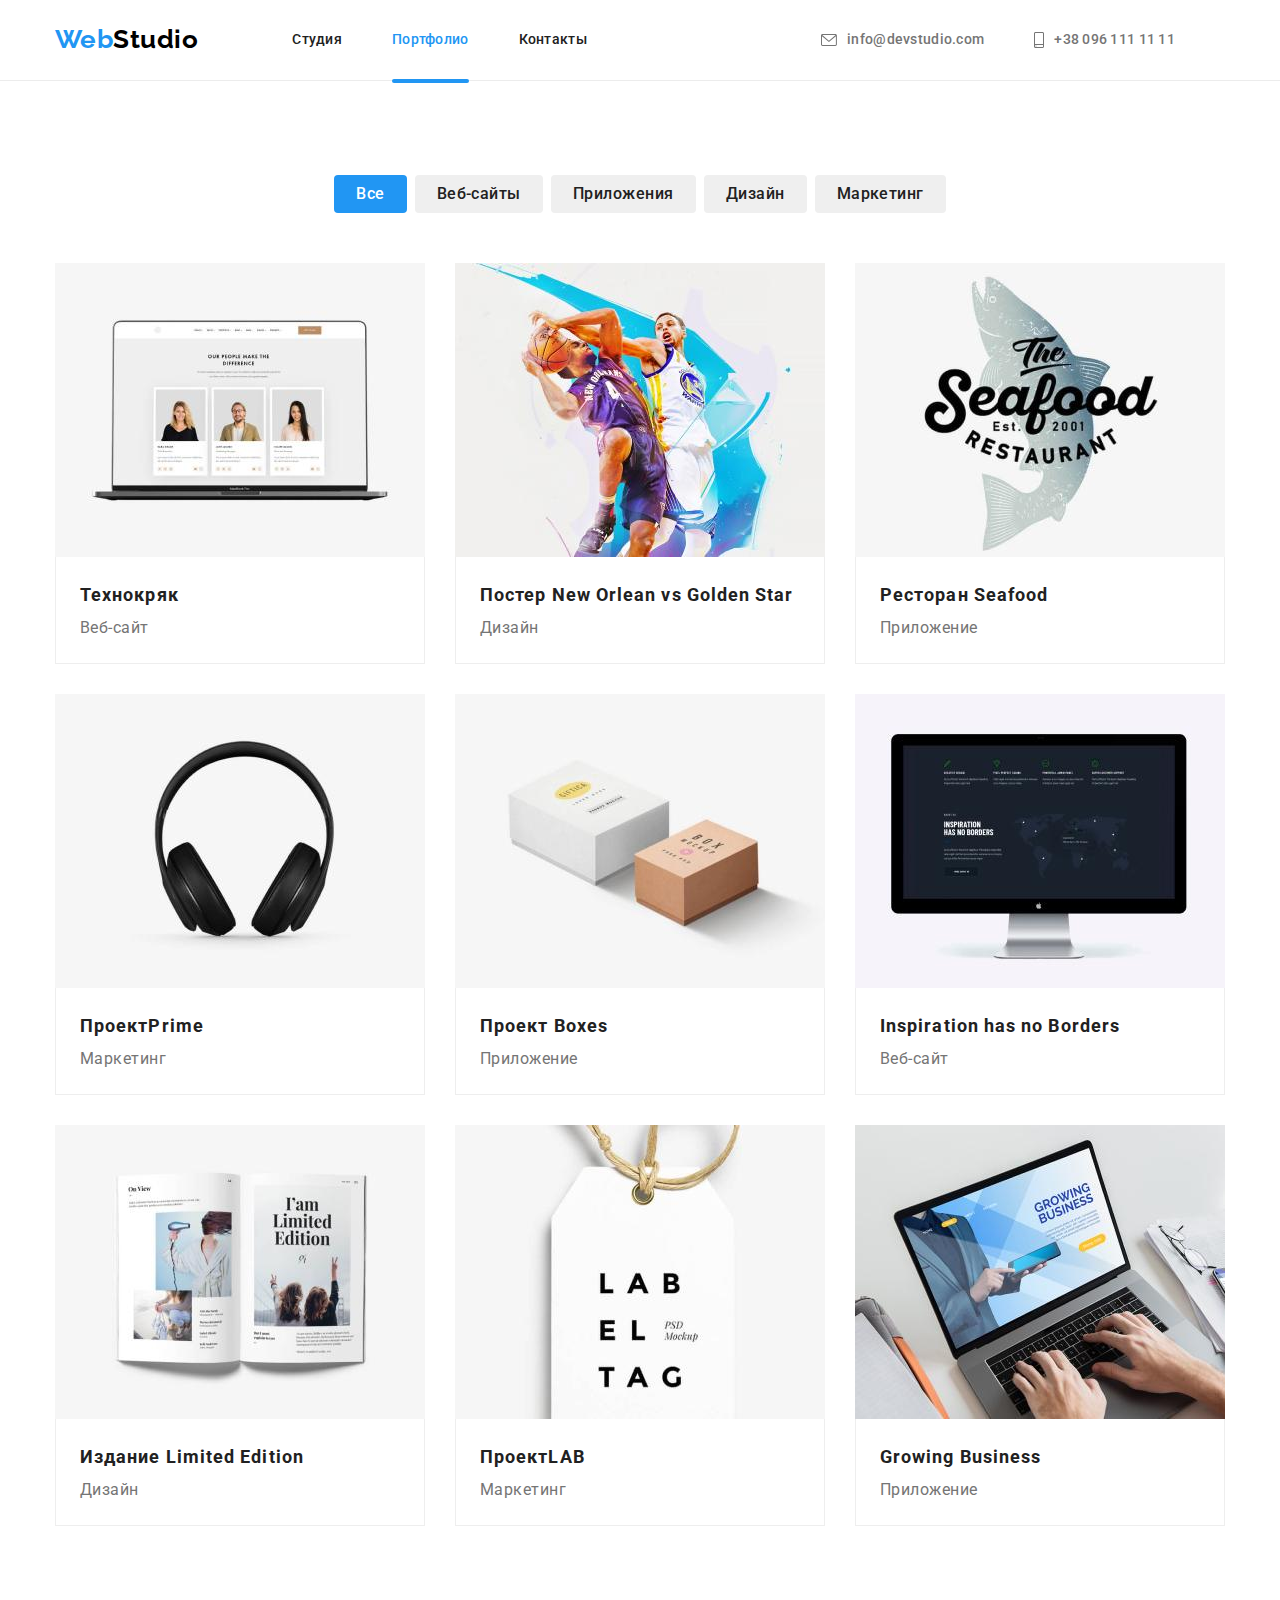
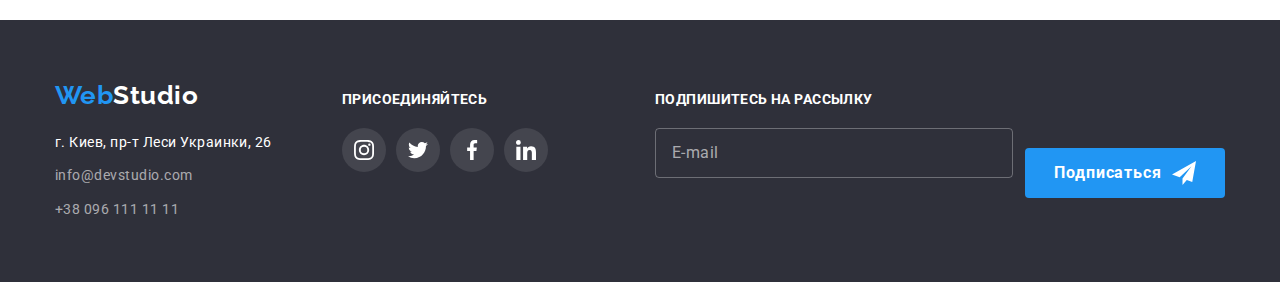
==== commit 709564c0: "Homework-8 after revision" ====
--- a/portfolio.html
+++ b/portfolio.html
@@ -27,7 +27,7 @@
           </ul>
         </nav>
         <ul class="header-contacts list">
-          <li class="header-contacts__item"><a class="header-contacts__link link" href="mailto:info@devstudio.com">
+          <li class="header-contacts__item"><a class="header-contacts__link header-contacts__mail link" href="mailto:info@devstudio.com">
               <svg class="header-contacts__icon" width="16" height="12">
                 <use href="./images/icons.svg#icon-envelope"></use>
               </svg>info@devstudio.com</a></li>
@@ -52,7 +52,7 @@
                 <li class="mob-menu__item "><a class="mob-menu__link link mob-menu-current__link" href="./index.html">Студия
                   </a>
                 </li>
-                <li class="mob-menu__item"><a class="mob-menu__link link" href="./portfolio.html">Портфолио</a></li>
+                <li class="mob-menu__item"><a class="mob-menu__link mob-menu-current__link link" href="./portfolio.html">Портфолио</a></li>
                 <li class="mob-menu__item"><a class="mob-menu__link link" href="">Контакты</a></li>
               </ul>
             </div>
--- a/css/main.min.css
+++ b/css/main.min.css
@@ -1,2 +1,2 @@
-p,h1,h2,h3,h4,h5,h6,ul{margin:0;padding:0}:root{--main-title-color: #ffffff;--second-title-color: #212121;--main-text-color: #757575;--second-text-color: #ffffff;--third-text-color: rgba(255, 255, 255, 0.6);--accent-color: #2196f3;--btn-color: #ffffff;--second-btn-color: #212121;--dark-background-color: #2f303a}body{font-family:Roboto, sans-serif;letter-spacing:0.03em;background-color:#ffffff}.list{list-style:none}.link{text-decoration:none}.visually-hidden{position:absolute;white-space:nowrap;width:1px;height:1px;overflow:hidden;border:0;padding:0;clip:rect(0 0 0 0);clip-path:inset(50%);margin:-1px}img{display:block;max-width:100%;height:auto}.container{width:100%;padding-left:15px;padding-right:15px;margin:0 auto;min-width:320px}@media screen and (min-width: 480px){.container{width:480px}}@media screen and (min-width: 768px){.container{width:768px}}@media screen and (min-width: 1200px){.container{width:1200px}}.header{border-bottom:1px solid #ececec}.main-nav{display:flex}.header-list{display:flex;align-items:baseline}@media screen and (max-width: 767px){.header-list{display:none}}@media screen and (max-width: 767px){.header-contacts{display:none}}@media screen and (min-width: 768px){.header-contacts{display:flex;flex-direction:column;justify-content:center;margin-left:auto}}@media screen and (min-width: 1200px){.header-contacts{display:flex;align-items:center;margin-left:auto;flex-direction:row}}.header-contacts__mail{display:flex;align-items:center}.header-contacts__icon{margin-right:10px;fill:currentColor;transition:fill 250ms cubic-bezier(0.4, 0, 0.2, 1)}.header-contacts__icon:focus,.header-contacts__icon:hover{color:var(--accent-color);fill:var(--accent-color)}@media screen and (min-width: 1200px){.header-contacts__item{display:flex;align-items:center}}.header-container{display:flex;align-items:center}.logo{font-family:Raleway;font-style:normal;font-weight:bold;font-size:26px;line-height:1.19;color:#000000;margin-right:88px;padding-top:24px;padding-bottom:24px}@media screen and (min-width: 1200px){.logo{margin-right:94px}}.logo__text{color:var(--accent-color)}.header-list__link{font-weight:500;font-size:14px;line-height:1.14;letter-spacing:0.02em;color:var(--second-title-color);padding:32px 0;display:block;transition:color 250ms cubic-bezier(0.4, 0, 0.2, 1);position:relative}.header-list__link:hover,.header-list__link:focus{color:var(--accent-color)}.current-line::after{content:"";width:100%;height:4px;background-color:var(--accent-color);border-radius:2px;position:absolute;left:0;bottom:-3px}.current{color:var(--accent-color)}.header-list__item{margin-right:50px}.header-list__item:last-child{margin-right:0}@media screen and (min-width: 1200px){.header-contacts__item{margin-right:50px}}.header-contacts__link{font-weight:500;font-size:14px;line-height:1.14;letter-spacing:0.02em;color:var(--main-text-color);display:flex;align-items:center;transition:color 250ms cubic-bezier(0.4, 0, 0.2, 1)}.header-contacts__link:focus,.header-contacts__link:hover{color:var(--accent-color)}.header-contacts__link:focus:not(:last-child),.header-contacts__link:hover:not(:last-child){margin-bottom:10px}@media screen and (min-width: 1200px){.header-contacts__link{display:flex;align-items:center}}.open-menu-btn{border:none;background-color:transparent;margin-left:auto;right:15px;top:10px;fill:currentColor;transition:fill 250ms cubic-bezier(0.4, 0, 0.2, 1)}.open-menu-btn:hover,.open-menu-btn:focus{fill:var(--accent-color)}@media screen and (min-width: 768px){.open-menu-btn{display:none}}.close-menu-btn{position:absolute;border:none;background-color:transparent;display:flex;margin-left:auto;right:15px;top:10px;fill:currentColor;transition:fill 250ms cubic-bezier(0.4, 0, 0.2, 1)}.close-menu-btn:hover,.close-menu-btn:focus{fill:var(--accent-color)}.mob-menu{position:fixed;background-color:#ffffff;width:100vw;height:100vh;top:0;left:0;z-index:5;padding-top:48px;padding-bottom:48px;padding-left:40px}.mob-menu .container{display:flex;flex-direction:column;justify-content:space-between;height:100%}@media screen and (min-width: 768px){display:none}.mob-menu__item:not(:last-child){margin-bottom:32px}.mob-menu__link{font-weight:500;font-size:40px;line-height:1.14;letter-spacing:0.02em;color:var(--second-title-color)}.mob-contacts__item:not(:last-child){margin-bottom:32px}.mob-contacts__tel{color:var(--accent-color);font-weight:500;font-size:34px;line-height:1.16;letter-spacing:0.02em}.mob-contacts__mail{color:var(--main-text-color);font-weight:500;font-size:24px;line-height:1.16;letter-spacing:0.02em}.mob-menu-current__link{color:var(--accent-color)}.mob-socials{display:flex}.mob-socials__item{display:flex;flex-wrap:wrap;margin-top:64px;margin-right:10px;padding-right:10px}.mob-socials__item:not(:last-child){border-right:1px solid rgba(33,33,33,0.2)}.mob-socials__link{color:var(--accent-color);font-weight:500;font-size:14px;line-height:1.16;letter-spacing:0.02em}.hero{background-color:var(--dark-background-color);background-image:linear-gradient(rgba(47,48,58,0.4), rgba(47,48,58,0.4)),url(/images/hero-bg-mob-1x.png);text-align:center;background-repeat:no-repeat;background-size:cover;background-position:center;margin:0 auto;min-width:320px;height:400px}@media (min-device-pixel-ratio: 2), (min-resolution: 192dpi), (min-resolution: 2dppx){.hero{background-image:linear-gradient(rgba(47,48,58,0.4), rgba(47,48,58,0.4)),url(../images/hero-bg-mob-2x.png)}}@media screen and (min-width: 768px){.hero{background-color:var(--dark-background-color);background-image:linear-gradient(rgba(47,48,58,0.4), rgba(47,48,58,0.4)),url(/images/hero-bg-tab-1x.png);text-align:center;background-repeat:no-repeat;background-size:cover;background-position:center;margin:0 auto}}@media screen and (min-width: 768px) and (min-device-pixel-ratio: 2), screen and (min-width: 768px) and (min-resolution: 192dpi), screen and (min-width: 768px) and (min-resolution: 2dppx){.hero{background-image:linear-gradient(rgba(47,48,58,0.4), rgba(47,48,58,0.4)),url(../images/hero-bg-tab-2x.png)}}@media screen and (min-width: 1200px){.hero{background-color:var(--dark-background-color);background-image:linear-gradient(rgba(47,48,58,0.4), rgba(47,48,58,0.4)),url(/images/hero-bg-desk-1x.png);text-align:center;background-repeat:no-repeat;background-size:cover;background-position:center;margin:0 auto}}@media screen and (min-width: 1200px) and (min-device-pixel-ratio: 2), screen and (min-width: 1200px) and (min-resolution: 192dpi), screen and (min-width: 1200px) and (min-resolution: 2dppx){.hero{background-image:linear-gradient(rgba(47,48,58,0.4), rgba(47,48,58,0.4)),url(../images/hero-bg-desk-2x.png)}}.hero__title{font-weight:900;font-size:26px;line-height:1.61;text-align:center;letter-spacing:0.06em;color:var(--main-title-color);text-transform:uppercase;padding-top:118px;max-width:360px;margin:0 auto}.hero__btn{font-family:inherit;font-weight:700;font-size:16px;line-height:1.87;letter-spacing:0.06em;color:var(--btn-color);cursor:pointer;border:none;border-radius:4px;background-color:var(--accent-color);margin-top:30px;margin-bottom:118px;padding:10px 32px;transition:color 250ms cubic-bezier(0.4, 0, 0.2, 1),background-color 250ms cubic-bezier(0.4, 0, 0.2, 1)}.hero__btn:hover,.hero__btn:focus{color:var(--btn-color);background-color:#188ce8}.features{padding-top:60px;padding-bottom:60px}.features-list{margin-bottom:-30px}@media screen and (min-width: 768px){.features-list{display:flex;flex-wrap:wrap;margin-left:-30px}}.features-list__item{margin-bottom:30px}@media screen and (min-width: 768px){.features-list__item{width:calc(100% / 2 - 30px);margin-left:30px}}@media screen and (min-width: 1200px){.features-list__item{width:calc(100% / 4 - 30px)}}.features-list__subtitle{font-weight:700;font-size:14px;line-height:1.14;text-transform:uppercase;color:var(--second-title-color);margin-top:30px;margin-bottom:10px;text-align:center}.features-list__text{font-weight:400;font-size:14px;line-height:1.71;color:var(--main-text-color);letter-spacing:0.03em}.features-list__icon{background-color:#f5f4fa;border-radius:4px;display:flex;justify-content:center;align-items:center;width:450px;height:120px}@media screen and (min-width: 768px){.features-list__icon{width:354px}}@media screen and (min-width: 1200px){.features-list__icon{width:270px}}.about-us{padding-bottom:94px}@media screen and (max-width: 1199px){.about-us{display:none}}.about-us__list{display:flex;margin-right:-30px}.about-us__item{flex-basis:calc(100% / 3 - 30px);margin-right:30px;position:relative}.about-us__title{font-weight:700;font-size:36px;line-height:1.16;text-align:center;color:var(--second-title-color);margin-bottom:50px}.about-us__subtitle{display:flex;justify-content:center;align-items:center;height:70px;width:100%;font-weight:700;font-size:14px;line-height:1.14;vertical-align:top;text-transform:uppercase;color:var(--second-text-color);background-color:rgba(47,48,58,0.8);position:absolute;bottom:0}.our-command{background-color:#f5f4fa;padding-top:60px;padding-bottom:60px}@media screen and (min-width: 1200px){.our-command{padding-top:94px;padding-bottom:94px}}.our-command__title{margin-bottom:30px;font-weight:bold;font-size:36px;line-height:1.16;text-align:center;color:var(--second-title-color)}@media screen and (min-width: 1200px){.our-command__title{margin-bottom:52px}}.our-command__list{margin-bottom:-30px}@media screen and (min-width: 768px){.our-command__list{display:flex;flex-wrap:wrap;margin-right:-30px;margin-bottom:-30px}}@media screen and (min-width: 1200px){.our-command__list{display:flex;margin-right:-30px;margin-bottom:-30px}}.our-command__item{background-color:#ffffff;border-radius:4px;box-shadow:0px 1px 3px rgba(0,0,0,0.12),0px 1px 1px rgba(0,0,0,0.14),0px 2px 1px rgba(0,0,0,0.2);max-width:450px;margin-bottom:30px}@media screen and (min-width: 768px){.our-command__item{flex-basis:calc(100% / 2 - 30px);margin-right:30px;max-width:354px}}@media screen and (min-width: 1200px){.our-command__item{flex-basis:calc(100% / 4 - 30px);margin-right:30px;max-width:270px}}.our-command-list__content{margin:0 auto}.our-command-list__subtitle{font-weight:500;font-size:16px;line-height:1.18;text-align:center;color:var(--second-title-color);margin-bottom:10px;margin-top:30px}.our-command-list__text{font-weight:normal;font-size:16px;line-height:1.18;text-align:center;color:var(--main-text-color);margin-bottom:16px}@media screen and (min-width: 480px){.our-command-social-list{display:flex;justify-content:center;margin:16px 122px 0 122px}}@media screen and (min-width: 768px){.our-command-social-list{display:flex;justify-content:center;margin:16px 74px 24px 74px}}@media screen and (min-width: 1200px){.our-command-social-list{display:flex;justify-content:center}}.socials__item{width:44px;height:44px;flex-basis:calc(100% / 4 - 10px);margin-left:10px}.socials__link{width:100%;height:100%;border-radius:50%;display:flex;justify-content:center;align-items:center;color:#afb1b8;transition:background-color 250ms cubic-bezier(0.4, 0, 0.2, 1),color 250ms cubic-bezier(0.4, 0, 0.2, 1)}.socials__link:hover,.socials__link:focus{background-color:var(--accent-color);border-color:none}.socials__link:focus .socials__icon,.socials__link:hover .socials__icon{background-color:var(--accent-color);color:var(--second-text-color)}.socials__icon{fill:currentColor}.socials__link:focus .socials__icon,.socials__link:hover .socials__icon{background-color:var(--accent-color);color:var(--second-text-color)}.clients{padding-top:60px;padding-bottom:60px}@media screen and (min-width: 1200px){.clients{padding-top:94px;padding-bottom:94px}}@media screen and (min-width: 480px){.clients__title{font-style:700;font-size:28px;letter-spacing:0.03em;line-height:1.17;text-align:center;margin-bottom:30px}}.clients-list{display:flex;flex-wrap:wrap;margin:-15px}.clients-list__item{height:92px;width:calc(100% / 2 - 30px);margin:15px;align-items:center;display:flex;justify-content:center}@media screen and (min-width: 768px){.clients-list__item{width:calc(100% / 3 - 30px)}}@media screen and (min-width: 1200px){.clients-list__item{width:calc(100% / 6 - 30px)}}.clients-list__link{align-items:center;display:flex;justify-content:center;color:#afb1b8;width:100%;height:100%;border:1px solid #afb1b8;border-radius:4px;display:flex;justify-content:center;align-items:center;transition:border-color 250ms cubic-bezier(0.4, 0, 0.2, 1),color 250ms cubic-bezier(0.4, 0, 0.2, 1)}.clients-list__link:hover,.clients-list__link:focus{border-color:var(--accent-color)}.clients-list__logo{fill:currentColor}.clients-list__logo clients-list__logo,.clients-list__link:focus .clients-list__logo,.clients-list__link:hover .clients-list__logo{color:var(--accent-color)}.footer-wrap{margin:0 auto}@media screen and (min-width: 1200px){.footer-wrap{display:flex;align-items:baseline}}.footer{padding-top:60px;padding-bottom:60px;margin:0 auto;text-align:center;background-color:var(--dark-background-color)}@media screen and (min-width: 768px) and (max-width: 1199px){.footer__tablet{display:flex;justify-content:center;align-items:space-between}}@media screen and (min-width: 1200px){.footer__tablet{display:flex;justify-content:center;align-items:baseline;margin-bottom:0;margin-right:auto;text-align:left;margin-bottom:0;margin-right:auto}}.footer-logo{font-family:Raleway;font-style:normal;font-weight:bold;font-size:26px;line-height:1.19;color:#ffffff;margin-bottom:20px;display:block}.footer-logo__text{color:var(--accent-color)}.footer-contacts-list__item{margin-bottom:10px}.footer-contacts-list__item:last-child{margin-bottom:0}.footer-contacts-list__link{font-style:normal;font-weight:400;font-size:14px;line-height:1.71;color:var(--third-text-color);transition:color 250ms cubic-bezier(0.4, 0, 0.2, 1)}.footer-contacts-list__link:focus,.footer-contacts-list__link:hover{color:var(--accent-color)}.footer-contacts-list__adress{font-style:normal;font-weight:400;font-size:14px;line-height:1.71;color:var(--second-text-color)}.footer-contacts{display:block;margin-bottom:60px}@media screen and (min-width: 768px) and (max-width: 1199px){.footer-contacts{width:50%}}@media screen and (min-width: 1200px){.footer-contacts{margin-right:70px}}.footer-join{margin:0 auto}@media screen and (min-width: 768px) and (max-width: 1199px){.footer-join{width:50%}}@media screen and (min-width: 1200px){.footer-join{margin-right:auto}}.footer-join__title{font-weight:700;font-size:14px;line-height:1.14;vertical-align:top;letter-spacing:0.03em;color:var(--second-text-color);font-style:normal;margin-bottom:20px}.footer-social{display:flex;justify-content:center;align-items:flex-start;margin-bottom:60px}.footer-social__item{width:44px;height:44px}.footer-social__item+.footer-social__item{margin-left:10px}.footer-social__link{width:100%;height:100%;border-radius:50%;display:flex;justify-content:center;align-items:center;background-color:rgba(255,255,255,0.1);transition:background-color 250ms cubic-bezier(0.4, 0, 0.2, 1)}.footer-social__link:focus,.footer-social__link:hover{background-color:var(--accent-color)}.footer-social__icon{fill:var(--second-text-color)}.footer-subscribe__title{font-weight:700;font-size:14px;line-height:1.14;vertical-align:top;letter-spacing:0.03em;color:var(--second-text-color);font-style:normal;margin-bottom:20px}@media screen and (min-width: 768px) and (max-width: 1199px){.footer-form{display:flex;flex-direction:column;align-items:center}}@media screen and (min-width: 1200px){.footer-form{display:flex}}.footer-subscribe{margin:0 auto}@media screen and (min-width: 1200px){.footer-subscribe{display:flex;align-items:baseline;flex-direction:column}}.footer-form__input{border:1px solid rgba(255,255,255,0.3);background-color:transparent;border-radius:4px;width:358px;height:50px;padding:15px 16px;color:var(--second-text-color);margin-bottom:20px}.footer-form__input::placeholder{color:rgba(255,255,255,0.6);font-size:16px;line-height:1.25;font-weight:400;letter-spacing:0.03em}.footer-form__btn{font-family:inherit;font-weight:700;font-size:16px;font-style:normal;line-height:1.87;letter-spacing:0.06em;color:var(--btn-color);cursor:pointer;border:none;border-radius:4px;background-color:var(--accent-color);width:200px;height:50px;margin-left:12px;justify-content:center;align-items:center}.footer-form__icon{margin-left:10px}.samples{padding-top:60px;padding-bottom:60px}@media screen and (min-width: 768px){.samples{padding-top:94px;padding-bottom:94px}}.samples-list{display:flex;flex-wrap:wrap;margin-right:-8px;margin-bottom:-15px}@media screen and (min-width: 1200px){.samples-list{display:flex;justify-content:center;margin-bottom:50px;justify-content:center}}.samples-list__item{display:inline-flex;margin-right:8px;margin-bottom:15px}@media screen and (min-width: 1200px){.samples-list__item{margin-right:8px}}.samples-list__btn{font-family:inherit;font-style:normal;font-weight:500;font-size:16px;line-height:1.62;text-align:center;letter-spacing:0.03em;color:var(--second-btn-color);cursor:pointer;border:none;border-radius:4px;padding:6px 22px;transition:color 250ms cubic-bezier(0.4, 0, 0.2, 1),background-color 250ms cubic-bezier(0.4, 0, 0.2, 1),box-shadow 250ms cubic-bezier(0.4, 0, 0.2, 1)}.samples-list__btn:focus,.samples-list__btn:hover{color:var(--btn-color);background-color:var(--accent-color);box-shadow:0px 3px 1px rgba(0,0,0,0.1),0px 1px 2px rgba(0,0,0,0.08),0px 2px 2px rgba(0,0,0,0.12)}.samples-list__btn-current{background-color:var(--accent-color);color:var(--btn-color)}.sample-cards{margin-bottom:-30px;margin-top:46px}@media screen and (min-width: 1200px){.sample-cards{display:flex;flex-wrap:wrap}}.sample-cards__link{display:block;transition:box-shadow 250ms cubic-bezier(0.4, 0, 0.2, 1);position:relative}.sample-cards__link:hover,.sample-cards__link:focus{box-shadow:0px 1px 1px rgba(0,0,0,0.12),0px 4px 4px rgba(0,0,0,0.06),1px 4px 6px rgba(0,0,0,0.16)}.sample-cards__item{margin-bottom:30px;transition:box-shadow 250ms cubic-bezier(0.4, 0, 0.2, 1)}.card-content{padding:20px 24px;border:1px solid #eeeeee;border-top:0}.card-content__title{font-weight:700;font-size:18px;line-height:2;letter-spacing:0.06em;color:var(--second-title-color)}.card-content__text{font-weight:normal;font-size:16px;line-height:1.87;color:var(--main-text-color)}.sample-cards__wrap{position:relative;overflow:hidden}.sample-cards__text{position:absolute;top:0;left:0;font-size:18px;line-height:1.33;letter-spacing:0.03em;color:var(--second-text-color);background-color:rgba(33,150,243,0.9);padding:63px 24px;height:100%;transform:translateY(100%);transition:transform 250ms cubic-bezier(0.4, 0, 0.2, 1),opacity 250ms cubic-bezier(0.4, 0, 0.2, 1);opacity:0}.sample-cards__link:hover .sample-cards__text,.sample-cards__link:focus .sample-cards__text{transform:translateY(0);opacity:1}.backdrop{width:100vw;height:100vh;background-color:rgba(0,0,0,0.1);position:fixed;top:0;left:0;transition:opacity 350ms, visibility 350ms}.backdrop.is-hidden .modal{transform:scale(1.5) rotate(180deg)}.modal{max-width:450px;width:100%;min-height:609px;background-color:var(--second-text-color);border-radius:4px;position:absolute;top:50%;left:50%;transform:scale(1) rotate(0) translate(-50%, -50%);transition:transform 350ms;padding:40px}.modal__close{position:absolute;top:8px;right:8px;width:30px;height:30px;background-color:transparent;border:1px solid rgba(0,0,0,0.1);border-radius:50%;display:flex;justify-content:center;align-items:center}.modal__icon{fill:currentColor;transition:fill 250ms cubic-bezier(0.4, 0, 0.2, 1)}.modal__icon:hover,.modal__icon:focus{fill:var(--accent-color)}.is-hidden{visibility:hidden;opacity:0;pointer-events:none}.modal__title{font-weight:700;font-size:20px;line-height:1.15;letter-spacing:0.03em;color:var(--second-title-color);text-align:center;margin-bottom:12px}.modal-form__field{margin-bottom:10px}.modal-form__wrap{position:relative}.modal-form__icon{position:absolute;top:50%;transform:translateY(-50%);left:0;margin-left:15px;transition:fill 250ms cubic-bezier(0.4, 0, 0.2, 1)}.modal-form__input:hover+.modal-form__icon,.modal-form__input:focus+.modal-form__icon{fill:var(--accent-color)}.modal-form__input{width:100%;height:40px;border:1px solid rgba(33,33,33,0.2);border-radius:4px;padding-left:42px;outline:none;background-color:transparent;transition:border-color 250ms cubic-bezier(0.4, 0, 0.2, 1)}.modal-form__input:focus,.modal-form__input:hover{border-color:var(--accent-color)}.modal-form__text{font-weight:400;font-size:12px;line-height:1.14;color:var(--main-text-color);margin-bottom:4px;display:block}.modal-form__comment{width:100%;height:120px;border:1px solid rgba(33,33,33,0.2);border-radius:4px;outline:none;padding:12px 16px;resize:none;background-color:transparent;margin-bottom:20px}.modal-form__comment::placeholder{color:rgba(117,117,117,0.5);font-size:12px;font-weight:400;line-height:1.16}.modal-form__comment:focus,.modal-form__comment:hover{border-color:var(--accent-color)}.modal__btn{font-family:inherit;font-weight:700;font-size:16px;line-height:1.87;letter-spacing:0.06em;color:var(--btn-color);cursor:pointer;border:none;border-radius:4px;background-color:var(--accent-color);padding:10px 55px;display:block;margin:0 auto;box-shadow:0px 4px 4px rgba(0,0,0,0.15);transition:color 250ms cubic-bezier(0.4, 0, 0.2, 1),background-color 250ms cubic-bezier(0.4, 0, 0.2, 1),box-shadow 250ms cubic-bezier(0.4, 0, 0.2, 1);margin-top:30px}.modal__btn:focus,.modal__btn:hover{color:var(--btn-color);background-color:#188ce8;box-shadow:0px 4px 4px rgba(0,0,0,0.15)}.modal-check__text{width:100%;font-weight:400;font-size:12px;line-height:1.16;color:var(--main-text-color);letter-spacing:0.03em;display:flex;justify-content:center;align-items:baseline;text-align:center}.modal-check__text span{width:16px;height:15px;border:2px solid #000000;margin-right:5px;border-radius:2px;letter-spacing:0.03em;display:flex;justify-content:center;align-items:center}@media screen and (min-width: 1200px){.modal-check__text{font-size:14px;line-height:1.46}}.modal-check{transition:border 250ms cubic-bezier(0.4, 0, 0.2, 1)}.modal-check:checked+.modal-check__text span{background-color:var(--accent-color);border:none}.modal-check:focus+.modal-check__text span{border:1px solid var(--accent-color)}.modal-check__icon{fill:transparent}.modal-check:checked+.modal-check__text .modal-check__icon{fill:#ffffff}.modal-check__link{color:var(--accent-color);text-decoration-skip-ink:none}
+p,h1,h2,h3,h4,h5,h6,ul{margin:0;padding:0}:root{--main-title-color: #ffffff;--second-title-color: #212121;--main-text-color: #757575;--second-text-color: #ffffff;--third-text-color: rgba(255, 255, 255, 0.6);--accent-color: #2196f3;--btn-color: #ffffff;--second-btn-color: #212121;--dark-background-color: #2f303a}body{font-family:Roboto, sans-serif;letter-spacing:0.03em;background-color:#ffffff}.list{list-style:none}.link{text-decoration:none}.visually-hidden{position:absolute;white-space:nowrap;width:1px;height:1px;overflow:hidden;border:0;padding:0;clip:rect(0 0 0 0);clip-path:inset(50%);margin:-1px}img{display:block;max-width:100%;height:auto}.container{width:100%;padding-left:15px;padding-right:15px;margin:0 auto;min-width:320px}@media screen and (min-width: 480px){.container{width:480px}}@media screen and (min-width: 768px){.container{width:768px}}@media screen and (min-width: 1200px){.container{width:1200px}}.header{border-bottom:1px solid #ececec}.main-nav{display:flex}.header-list{display:flex;align-items:baseline}@media screen and (max-width: 767px){.header-list{display:none}}@media screen and (max-width: 767px){.header-contacts{display:none}}@media screen and (min-width: 768px){.header-contacts{display:flex;flex-direction:column;justify-content:center;margin-left:auto}}@media screen and (min-width: 1200px){.header-contacts{display:flex;align-items:center;margin-left:auto;flex-direction:row}}@media screen and (min-width: 768px) and (max-width: 1199px){.header-contacts{flex-direction:column}}.header-contacts__mail{display:flex;align-items:center}@media screen and (min-width: 768px) and (max-width: 1199px){.header-contacts__mail{margin-bottom:10px}}.header-contacts__icon{margin-right:10px;fill:currentColor;transition:fill 250ms cubic-bezier(0.4, 0, 0.2, 1)}.header-contacts__icon:focus,.header-contacts__icon:hover{color:var(--accent-color);fill:var(--accent-color)}@media screen and (min-width: 1200px){.header-contacts__item{display:flex;align-items:center}}.header-container{display:flex;align-items:center}.logo{font-family:Raleway;font-style:normal;font-weight:bold;font-size:26px;line-height:1.19;color:#000000;margin-right:88px;padding-top:24px;padding-bottom:24px}@media screen and (min-width: 1200px){.logo{margin-right:94px}}.logo__text{color:var(--accent-color)}.header-list__link{font-weight:500;font-size:14px;line-height:1.14;letter-spacing:0.02em;color:var(--second-title-color);padding:32px 0;display:block;transition:color 250ms cubic-bezier(0.4, 0, 0.2, 1);position:relative}.header-list__link:hover,.header-list__link:focus{color:var(--accent-color)}.current-line::after{content:"";width:100%;height:4px;background-color:var(--accent-color);border-radius:2px;position:absolute;left:0;bottom:-3px}.current{color:var(--accent-color)}.header-list__item{margin-right:50px}.header-list__item:last-child{margin-right:0}@media screen and (min-width: 1200px){.header-contacts__item{margin-right:50px}}.header-contacts__link{font-weight:500;font-size:14px;line-height:1.14;letter-spacing:0.02em;color:var(--main-text-color);display:flex;align-items:center;transition:color 250ms cubic-bezier(0.4, 0, 0.2, 1)}.header-contacts__link:focus,.header-contacts__link:hover{color:var(--accent-color)}@media screen and (min-width: 1200px){.header-contacts__link{display:flex;align-items:center;padding:32px 0}}.open-menu-btn{border:none;background-color:transparent;margin-left:auto;right:15px;top:10px;fill:currentColor;transition:fill 250ms cubic-bezier(0.4, 0, 0.2, 1)}.open-menu-btn:hover,.open-menu-btn:focus{fill:var(--accent-color)}@media screen and (min-width: 768px){.open-menu-btn{display:none}}.close-menu-btn{position:absolute;border:none;background-color:transparent;display:flex;margin-left:auto;right:15px;top:10px;fill:currentColor;transition:fill 250ms cubic-bezier(0.4, 0, 0.2, 1)}.close-menu-btn:hover,.close-menu-btn:focus{fill:var(--accent-color)}.mob-menu{position:fixed;background-color:#ffffff;width:100vw;height:100vh;top:0;left:0;z-index:5;padding:40px;transition:opacity 350ms, visibility 350ms;transition:transform 350ms cubic-bezier(0.4, 0, 0.2, 1)}.mob-menu .container{display:flex;flex-direction:column;justify-content:space-between;height:100%}@media screen and (min-width: 768px){.mob-menu{display:none}}.mob-menu__item:not(:last-child){margin-bottom:32px}.mob-menu__link{font-weight:500;font-size:40px;line-height:1.14;letter-spacing:0.02em;color:var(--second-title-color);transition:color 250ms cubic-bezier(0.4, 0, 0.2, 1)}.mob-menu__link:hover,.mob-menu__link:focus{color:var(--accent-color)}.mob-contacts__list{margin-bottom:64px}.mob-contacts__item:not(:last-child){margin-bottom:32px}.mob-contacts__tel{color:var(--accent-color);font-weight:500;font-size:34px;line-height:1.16;letter-spacing:0.02em;transition:color 250ms cubic-bezier(0.4, 0, 0.2, 1)}.mob-contacts__tel:hover,.mob-contacts__tel:focus{color:var(--main-text-color)}.mob-contacts__mail{color:var(--main-text-color);font-weight:500;font-size:24px;line-height:1.16;letter-spacing:0.02em;transition:color 250ms cubic-bezier(0.4, 0, 0.2, 1)}.mob-contacts__mail:hover,.mob-contacts__mail:focus{color:var(--accent-color)}.mob-menu-current__link{color:var(--accent-color)}.mob-socials{display:flex;flex-wrap:wrap}.mob-socials__item{display:flex;flex-wrap:wrap;margin-right:10px}.mob-socials__item:not(:last-child){border-right:1px solid rgba(33,33,33,0.2)}.mob-socials__link{color:var(--accent-color);font-weight:500;font-size:14px;line-height:1.16;letter-spacing:0.02em;padding-right:10px;transition:color 250ms cubic-bezier(0.4, 0, 0.2, 1)}.mob-socials__link:hover,.mob-socials__link:focus{color:var(--main-text-color)}.hero{background-color:var(--dark-background-color);background-image:linear-gradient(rgba(47,48,58,0.4), rgba(47,48,58,0.4)),url(../images/hero-bg-mob-1x.png);max-width:1600px;text-align:center;padding:118px 0;background-repeat:no-repeat;background-size:cover;background-position:center;margin:0 auto;min-width:320px;height:400px}@media (min-device-pixel-ratio: 2), (min-resolution: 192dpi), (min-resolution: 2dppx){.hero{background-image:linear-gradient(rgba(47,48,58,0.4), rgba(47,48,58,0.4)),url(../images/hero-bg-mob-2x.png)}}@media screen and (min-width: 768px){.hero{background-color:var(--dark-background-color);background-image:linear-gradient(rgba(47,48,58,0.4), rgba(47,48,58,0.4)),url(../images/hero-bg-tab-1x.png);text-align:center;background-repeat:no-repeat;background-size:cover;background-position:center;margin:0 auto}}@media screen and (min-width: 768px) and (min-device-pixel-ratio: 2), screen and (min-width: 768px) and (min-resolution: 192dpi), screen and (min-width: 768px) and (min-resolution: 2dppx){.hero{background-image:linear-gradient(rgba(47,48,58,0.4), rgba(47,48,58,0.4)),url(../images/hero-bg-tab-2x.png)}}@media screen and (min-width: 1200px){.hero{background-color:var(--dark-background-color);background-image:linear-gradient(rgba(47,48,58,0.4), rgba(47,48,58,0.4)),url(../images/hero-bg-desk-1x.png);text-align:center;background-repeat:no-repeat;background-size:cover;background-position:center;margin:0 auto;height:600px;padding:200px 0;display:flex;justify-content:center}}@media screen and (min-width: 1200px) and (min-device-pixel-ratio: 2), screen and (min-width: 1200px) and (min-resolution: 192dpi), screen and (min-width: 1200px) and (min-resolution: 2dppx){.hero{background-image:linear-gradient(rgba(47,48,58,0.4), rgba(47,48,58,0.4)),url(../images/hero-bg-desk-2x.png)}}.hero__title{font-weight:900;font-size:26px;line-height:1.61;text-align:center;letter-spacing:0.06em;color:var(--main-title-color);text-transform:uppercase;max-width:360px;margin:0 auto}@media screen and (min-width: 1200px){.hero__title{font-weight:900;font-size:44px;line-height:1.36;text-align:center;letter-spacing:0.06em;text-transform:uppercase;color:var(--main-title-color);margin:0 auto;max-width:696px}}.hero__btn{font-family:inherit;font-weight:700;font-size:16px;line-height:1.87;letter-spacing:0.06em;color:var(--btn-color);cursor:pointer;border:none;border-radius:4px;background-color:var(--accent-color);margin-top:30px;padding:10px 32px;transition:color 250ms cubic-bezier(0.4, 0, 0.2, 1),background-color 250ms cubic-bezier(0.4, 0, 0.2, 1)}.hero__btn:hover,.hero__btn:focus{color:var(--btn-color);background-color:#188ce8}.features{padding-top:60px;padding-bottom:60px}@media screen and (min-width: 1200px){.features{padding-top:94px;padding-bottom:94px}}.features-list{margin-bottom:-30px}@media screen and (min-width: 768px){.features-list{display:flex;flex-wrap:wrap;margin-left:-30px}}.features-list__item{margin:15px}@media screen and (min-width: 768px){.features-list__item{width:calc(100% / 2 - 30px)}}@media screen and (min-width: 1200px){.features-list__item{width:calc(100% / 4 - 30px)}}.features-list__subtitle{font-weight:700;font-size:14px;line-height:1.14;text-transform:uppercase;color:var(--second-title-color)}.features-list__text{font-weight:400;font-size:14px;line-height:1.71;color:var(--main-text-color);letter-spacing:0.03em;padding-top:10px}.features-list__icon{background-color:#f5f4fa;border-radius:4px;display:flex;justify-content:center;align-items:center;width:100%;height:120px;margin-bottom:30px}@media screen and (min-width: 768px){.features-list__icon{width:354px}}@media screen and (min-width: 1200px){.features-list__icon{width:270px}}.about-us{padding-bottom:94px}@media screen and (max-width: 1199px){.about-us{display:none}}.about-us__list{display:flex;margin-right:-30px}.about-us__item{flex-basis:calc(100% / 3 - 30px);margin-right:30px;position:relative}.about-us__title{font-weight:700;font-size:36px;line-height:1.16;text-align:center;color:var(--second-title-color);margin-bottom:50px}.about-us__subtitle{display:flex;justify-content:center;align-items:center;height:70px;width:100%;font-weight:700;font-size:14px;line-height:1.14;vertical-align:top;text-transform:uppercase;color:var(--second-text-color);background-color:rgba(47,48,58,0.8);position:absolute;bottom:0}.our-command{background-color:#f5f4fa;padding-top:60px;padding-bottom:60px}@media screen and (min-width: 1200px){.our-command{padding-top:94px;padding-bottom:94px}}.our-command__title{margin-bottom:30px;font-weight:bold;font-size:36px;line-height:1.16;text-align:center;color:var(--second-title-color)}@media screen and (min-width: 1200px){.our-command__title{margin-bottom:52px}}.our-command__list{margin-bottom:-30px}@media screen and (min-width: 768px){.our-command__list{display:flex;flex-wrap:wrap;margin-right:-30px}}@media screen and (min-width: 1200px){.our-command__list{display:flex;margin-right:-30px}}.our-command__item{background-color:#ffffff;border-radius:4px;box-shadow:0px 1px 3px rgba(0,0,0,0.12),0px 1px 1px rgba(0,0,0,0.14),0px 2px 1px rgba(0,0,0,0.2);max-width:450px;margin-bottom:30px}@media screen and (min-width: 768px){.our-command__item{flex-basis:calc(100% / 2 - 30px);margin-right:30px;max-width:354px}}@media screen and (min-width: 1200px){.our-command__item{flex-basis:calc(100% / 4 - 30px);margin-right:30px;max-width:270px}}.our-command-list__content{padding:30px 32px}.our-command-list__subtitle{font-weight:500;font-size:16px;line-height:1.18;text-align:center;color:var(--second-title-color);margin-bottom:10px;margin-top:30px}.our-command-list__text{font-weight:normal;font-size:16px;line-height:1.18;text-align:center;color:var(--main-text-color);margin-bottom:16px}.our-command-social-list{display:flex;justify-content:center}.socials__item{width:44px;height:44px}.socials__link{width:44px;height:44px;border-radius:50%;display:flex;justify-content:center;align-items:center;color:#afb1b8;transition:background-color 250ms cubic-bezier(0.4, 0, 0.2, 1),color 250ms cubic-bezier(0.4, 0, 0.2, 1)}.socials__link:hover,.socials__link:focus{background-color:var(--accent-color);border-color:none}.socials__link:focus .socials__icon,.socials__link:hover .socials__icon{background-color:var(--accent-color);color:var(--second-text-color)}.socials__icon{fill:currentColor}.socials__link:focus .socials__icon,.socials__link:hover .socials__icon{background-color:var(--accent-color);color:var(--second-text-color)}.clients{padding-top:60px;padding-bottom:60px}@media screen and (min-width: 1200px){.clients{padding-top:94px;padding-bottom:94px}}@media screen and (min-width: 480px){.clients__title{font-style:700;font-size:28px;letter-spacing:0.03em;line-height:1.17;text-align:center;margin-bottom:30px}}@media screen and (min-width: 1200px){.clients__title{font-size:36px}}.clients-list{display:flex;flex-wrap:wrap;margin:-15px}.clients-list__item{height:92px;width:calc(100% / 2 - 30px);margin:15px;align-items:center;display:flex;justify-content:center}@media screen and (min-width: 768px){.clients-list__item{width:calc(100% / 3 - 30px)}}@media screen and (min-width: 1200px){.clients-list__item{width:calc(100% / 6 - 30px)}}.clients-list__link{align-items:center;display:flex;justify-content:center;color:#afb1b8;width:100%;height:100%;border:1px solid #afb1b8;border-radius:4px;display:flex;justify-content:center;align-items:center;transition:border-color 250ms cubic-bezier(0.4, 0, 0.2, 1),color 250ms cubic-bezier(0.4, 0, 0.2, 1)}.clients-list__link:hover,.clients-list__link:focus{border-color:var(--accent-color)}.clients-list__logo{fill:currentColor}.clients-list__logo clients-list__logo,.clients-list__link:focus .clients-list__logo,.clients-list__link:hover .clients-list__logo{color:var(--accent-color)}.footer-wrap{margin:0 auto}@media screen and (min-width: 1200px){.footer-wrap{display:flex;align-items:baseline}}.footer{padding-top:60px;padding-bottom:60px;margin:0 auto;text-align:center;background-color:var(--dark-background-color)}@media screen and (min-width: 768px) and (max-width: 1199px){.footer__tablet{display:flex;justify-content:center;align-items:baseline;margin-bottom:60px}}@media screen and (min-width: 1200px){.footer__tablet{display:flex;justify-content:center;align-items:baseline;margin-bottom:0;margin-right:auto;text-align:left;margin-bottom:0;margin-right:auto}}.footer-logo{font-family:Raleway;font-style:normal;font-weight:bold;font-size:26px;line-height:1.19;color:#ffffff;margin-bottom:20px;display:block}.footer-logo__text{color:var(--accent-color)}.footer-contacts-list__item{margin-bottom:10px}.footer-contacts-list__item:last-child{margin-bottom:0}.footer-contacts-list__link{font-style:normal;font-weight:400;font-size:14px;line-height:1.71;color:var(--third-text-color);transition:color 250ms cubic-bezier(0.4, 0, 0.2, 1)}.footer-contacts-list__link:focus,.footer-contacts-list__link:hover{color:var(--accent-color)}.footer-contacts-list__adress{font-style:normal;font-weight:400;font-size:14px;line-height:1.71;color:var(--second-text-color)}.footer-contacts{display:block}@media screen and (max-width: 767px){.footer-contacts{margin-bottom:60px}}@media screen and (min-width: 768px) and (max-width: 1199px){.footer-contacts{width:50%}}@media screen and (min-width: 1200px){.footer-contacts{margin-right:auto}}@media screen and (max-width: 767px){.footer-join{margin-bottom:60px}}@media screen and (min-width: 768px) and (max-width: 1199px){.footer-join{width:50%}}@media screen and (min-width: 1200px){.footer-join{margin-right:auto;margin-left:70px}}.footer-join__title{font-weight:700;font-size:14px;line-height:1.14;vertical-align:top;letter-spacing:0.03em;color:var(--second-text-color);font-style:normal;margin-bottom:20px}.footer-social{display:flex;justify-content:center;align-items:flex-start}.footer-social__item{width:44px;height:44px}.footer-social__item+.footer-social__item{margin-left:10px}.footer-social__link{width:100%;height:100%;border-radius:50%;display:flex;justify-content:center;align-items:center;background-color:rgba(255,255,255,0.1);transition:background-color 250ms cubic-bezier(0.4, 0, 0.2, 1)}.footer-social__link:focus,.footer-social__link:hover{background-color:var(--accent-color)}.footer-social__icon{fill:var(--second-text-color)}.footer-subscribe__title{font-weight:700;font-size:14px;line-height:1.14;vertical-align:top;letter-spacing:0.03em;color:var(--second-text-color);font-style:normal;margin-bottom:20px;text-transform:uppercase}@media screen and (min-width: 768px) and (max-width: 1199px){.footer-form{display:flex;flex-direction:column;align-items:center}}@media screen and (min-width: 1200px){.footer-form{display:flex}}@media screen and (min-width: 1200px){.footer-subscribe{display:flex;align-items:baseline;flex-direction:column}}.footer-form__input{border:1px solid rgba(255,255,255,0.3);background-color:transparent;border-radius:4px;width:100%;height:50px;padding:15px 16px;color:var(--second-text-color);margin-bottom:20px}.footer-form__input::placeholder{color:rgba(255,255,255,0.6);font-size:16px;line-height:1.25;font-weight:400;letter-spacing:0.03em}@media screen and (min-width: 768px){.footer-form__input{width:450px}}@media screen and (min-width: 1200px){.footer-form__input{width:358px}}.footer-form__btn{font-family:inherit;font-weight:700;font-size:16px;font-style:normal;line-height:1.87;letter-spacing:0.06em;color:var(--btn-color);cursor:pointer;border:none;border-radius:4px;background-color:var(--accent-color);width:200px;height:50px;display:flex;margin-left:12px;justify-content:center;align-items:center;margin-top:20px}@media screen and (max-width: 767px){.footer-form__btn{margin:0 auto}}.footer-form__icon{margin-left:10px}.samples{padding-top:60px;padding-bottom:60px}@media screen and (min-width: 768px){.samples{padding-top:94px;padding-bottom:94px}}.samples-list{display:flex;flex-wrap:wrap;margin-right:-8px;margin-bottom:-15px}@media screen and (min-width: 700px){.samples-list{display:flex;justify-content:center}}@media screen and (min-width: 1200px){.samples-list{display:flex;justify-content:center;margin-bottom:50px}}.samples-list__item{display:inline-flex;margin-right:8px;margin-bottom:15px}@media screen and (min-width: 768px){.samples-list__item{margin-bottom:0}.samples-list__item:not(:last-child){margin-right:8px}}@media screen and (min-width: 1200px){.samples-list__item{margin-right:8px}}.samples-list__btn{font-family:inherit;font-style:normal;font-weight:500;font-size:16px;line-height:1.62;text-align:center;letter-spacing:0.03em;color:var(--second-btn-color);cursor:pointer;border:none;border-radius:4px;padding:6px 22px;transition:color 250ms cubic-bezier(0.4, 0, 0.2, 1),background-color 250ms cubic-bezier(0.4, 0, 0.2, 1),box-shadow 250ms cubic-bezier(0.4, 0, 0.2, 1)}.samples-list__btn:focus,.samples-list__btn:hover{color:var(--btn-color);background-color:var(--accent-color);box-shadow:0px 3px 1px rgba(0,0,0,0.1),0px 1px 2px rgba(0,0,0,0.08),0px 2px 2px rgba(0,0,0,0.12)}.samples-list__btn-current{background-color:var(--accent-color);color:var(--btn-color)}.sample-cards{margin-bottom:-30px;margin-top:46px}@media screen and (min-width: 768px){.sample-cards{display:flex;flex-wrap:wrap;margin-bottom:-30px;margin-right:-30px}}@media screen and (min-width: 1200px){.sample-cards{display:flex;flex-wrap:wrap;margin-right:-30px;margin-bottom:-30px}}.sample-cards__link{display:block;transition:box-shadow 250ms cubic-bezier(0.4, 0, 0.2, 1);position:relative}.sample-cards__link:hover,.sample-cards__link:focus{box-shadow:0px 1px 1px rgba(0,0,0,0.12),0px 4px 4px rgba(0,0,0,0.06),1px 4px 6px rgba(0,0,0,0.16)}@media screen and (min-width: 768px){.sample-cards__link{display:flex;flex-direction:column;height:100%}}.sample-cards__item{margin-bottom:30px;transition:box-shadow 250ms cubic-bezier(0.4, 0, 0.2, 1)}@media screen and (min-width: 768px){.sample-cards__item{flex-basis:calc(100% / 2 - 30px);margin-right:30px}}@media screen and (min-width: 1200px){.sample-cards__item{flex-basis:calc(100% / 3 - 30px);margin-right:30px}}.card-content{padding:20px 24px;border:1px solid #eeeeee;border-top:0}.card-content__title{font-weight:700;font-size:18px;line-height:2;letter-spacing:0.06em;color:var(--second-title-color)}.card-content__text{font-weight:normal;font-size:16px;line-height:1.87;color:var(--main-text-color)}.sample-cards__wrap{position:relative;overflow:hidden;flex-grow:1}.sample-cards__text{position:absolute;top:0;left:0;font-size:18px;line-height:1.33;letter-spacing:0.03em;color:var(--second-text-color);background-color:rgba(33,150,243,0.9);padding:63px 24px;height:100%;transform:translateY(100%);transition:transform 250ms cubic-bezier(0.4, 0, 0.2, 1),opacity 250ms cubic-bezier(0.4, 0, 0.2, 1);opacity:0}.sample-cards__link:hover .sample-cards__text,.sample-cards__link:focus .sample-cards__text{transform:translateY(0);opacity:1}.backdrop{width:100vw;height:100vh;background-color:rgba(0,0,0,0.1);position:fixed;top:0;left:0;transition:opacity 350ms, visibility 350ms}.backdrop.is-hidden .modal{transform:scale(1.5) rotate(180deg)}.modal{width:100%;background-color:var(--second-text-color);border-radius:4px;position:absolute;top:50%;left:50%;transform:scale(1) rotate(0) translate(-50%, -50%);transition:transform 350ms;padding:40px}@media screen and (min-width: 320px) and (max-width: 479px){.modal{width:98%}}@media screen and (max-width: 1199px){.modal{max-width:450px;min-height:609px}}@media screen and (min-width: 1200px){.modal{width:528px;height:581px}}.modal__close{position:absolute;top:8px;right:8px;width:30px;height:30px;background-color:transparent;border:1px solid rgba(0,0,0,0.1);border-radius:50%;display:flex;justify-content:center;align-items:center}.modal__icon{fill:currentColor;transition:fill 250ms cubic-bezier(0.4, 0, 0.2, 1)}.modal__icon:hover,.modal__icon:focus{fill:var(--accent-color)}.is-hidden{visibility:hidden;opacity:0;pointer-events:none}.modal__title{font-weight:700;font-size:20px;line-height:1.15;letter-spacing:0.03em;color:var(--second-title-color);text-align:center;margin-bottom:12px}.modal-form__field{margin-bottom:10px}.modal-form__wrap{position:relative}.modal-form__icon{position:absolute;top:50%;transform:translateY(-50%);left:0;margin-left:15px;transition:fill 250ms cubic-bezier(0.4, 0, 0.2, 1)}.modal-form__input:hover+.modal-form__icon,.modal-form__input:focus+.modal-form__icon{fill:var(--accent-color)}.modal-form__input{width:100%;height:40px;border:1px solid rgba(33,33,33,0.2);border-radius:4px;padding-left:42px;outline:none;background-color:transparent;transition:border-color 250ms cubic-bezier(0.4, 0, 0.2, 1)}.modal-form__input:focus,.modal-form__input:hover{border-color:var(--accent-color)}.modal-form__text{font-weight:400;font-size:12px;line-height:1.14;color:var(--main-text-color);margin-bottom:4px;display:block}.modal-form__comment{width:100%;height:120px;border:1px solid rgba(33,33,33,0.2);border-radius:4px;outline:none;padding:12px 16px;resize:none;background-color:transparent;margin-bottom:20px}.modal-form__comment::placeholder{color:rgba(117,117,117,0.5);font-size:12px;font-weight:400;line-height:1.16}.modal-form__comment:focus,.modal-form__comment:hover{border-color:var(--accent-color)}.modal__btn{font-family:inherit;font-weight:700;font-size:16px;line-height:1.87;letter-spacing:0.06em;color:var(--btn-color);cursor:pointer;border:none;border-radius:4px;background-color:var(--accent-color);padding:10px 55px;display:block;margin:0 auto;box-shadow:0px 4px 4px rgba(0,0,0,0.15);transition:color 250ms cubic-bezier(0.4, 0, 0.2, 1),background-color 250ms cubic-bezier(0.4, 0, 0.2, 1),box-shadow 250ms cubic-bezier(0.4, 0, 0.2, 1);margin-top:30px}.modal__btn:focus,.modal__btn:hover{color:var(--btn-color);background-color:#188ce8;box-shadow:0px 4px 4px rgba(0,0,0,0.15)}.modal-check__text{width:100%;font-weight:400;font-size:12px;line-height:1.16;color:var(--main-text-color);letter-spacing:0.03em;display:flex;justify-content:center;align-items:baseline;text-align:center}.modal-check__text span{width:16px;height:15px;border:2px solid #000000;margin-right:5px;border-radius:2px;letter-spacing:0.03em;display:flex;justify-content:center;align-items:center}@media screen and (min-width: 1200px){.modal-check__text{font-size:14px;line-height:1.46}}.modal-check{transition:border 250ms cubic-bezier(0.4, 0, 0.2, 1)}.modal-check:checked+.modal-check__text span{background-color:var(--accent-color);border:none}.modal-check:focus+.modal-check__text span{border:1px solid var(--accent-color)}.modal-check__icon{fill:transparent}.modal-check:checked+.modal-check__text .modal-check__icon{fill:#ffffff}.modal-check__link{color:var(--accent-color);text-decoration-skip-ink:none}
 /*# sourceMappingURL=main.min.css.map */